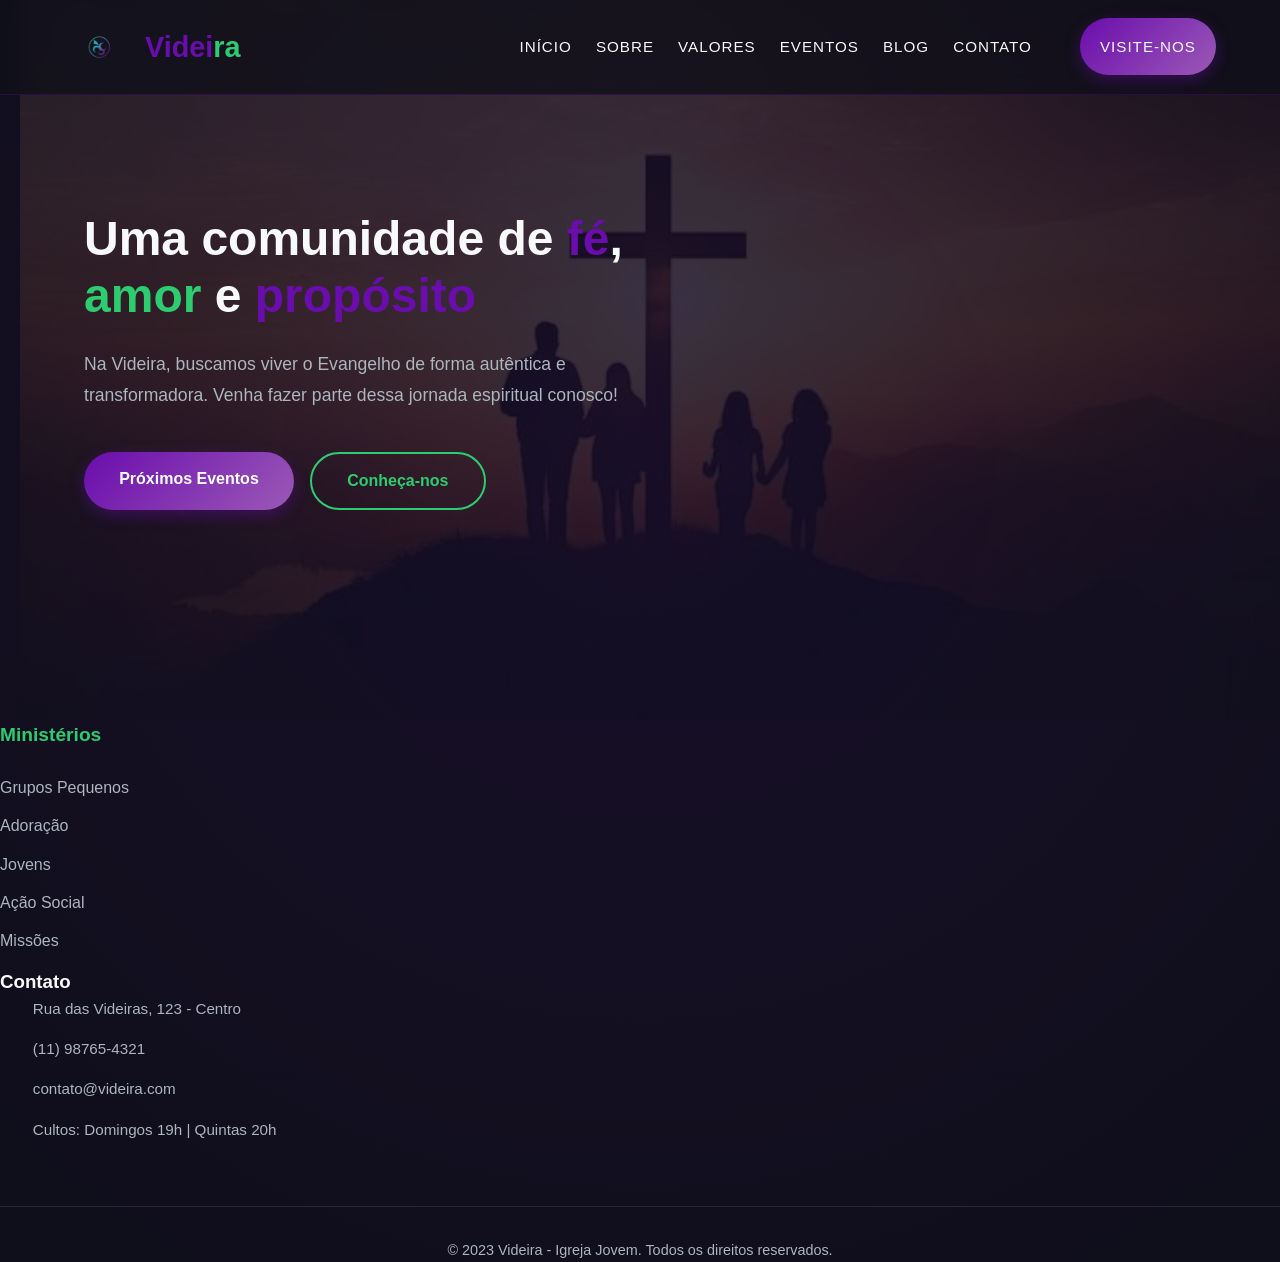
==== agenda.html @ 5c54a15b "Add files via upload" ====
<!DOCTYPE html>
<html lang="pt-BR">
<head>
    <meta charset="UTF-8">
    <meta name="viewport" content="width=device-width, initial-scale=1.0">
    <title>Videira - Uma Igreja com Propósito</title>
    <link rel="stylesheet" href="assets/fontawesome-free-6.7.2-web/css/all.min.css">
    <link rel="stylesheet" href="css/style.css">
</head>
<body>
    <!-- Efeito de luz espiritual -->
    <div class="spiritual-light"></div>
    
    <!-- Header -->
    <header id="header">
        <nav class="navbar">
            <a href="#" class="logo">
                <img src="img/logo-videira.png" alt="Videira">
                <span>Videi<span class="green">ra</span></span>
            </a>
            
            <ul class="nav-links">
                <li><a href="#home">Início</a></li>
                <li><a href="#about">Sobre</a></li>
                <li><a href="#values">Valores</a></li>
                <li><a href="#events">Eventos</a></li>
                <li><a href="#blog">Blog</a></li>
                <li><a href="#contact">Contato</a></li>
                <li><a href="visite.html" class="nav-cta">Visite-nos</a></li>
            </ul>
            
            <div class="mobile-menu">
                <i class="fas fa-bars"></i>
            </div>
        </nav>
    </header>
    
    <!-- Hero Section -->
    <section class="hero" id="home">
        <div class="hero-content">
            <h1>Uma comunidade de <span>fé</span>, <span class="green">amor</span> e <span>propósito</span></h1>
            <p>Na Videira, buscamos viver o Evangelho de forma autêntica e transformadora. Venha fazer parte dessa jornada espiritual conosco!</p>
            
            <div class="cta-buttons">
                <a href="#events" class="cta-button primary-button">Próximos Eventos</a>
                <a href="#about" class="cta-button secondary-button">Conheça-nos</a>
            </div>
            
            
        </div>
    </section>
    

<div data-tockify-component="calendar" data-tockify-calendar="joaopauloalvesdasilva"></div>
<script data-cfasync="false" data-tockify-script="embed" src="https://public.tockify.com/browser/embed.js"></script>


        <div class="footer-links">
                <h3>Ministérios</h3>
                <ul>
                    <li><a href="#">Grupos Pequenos</a></li>
                    <li><a href="#">Adoração</a></li>
                    <li><a href="#">Jovens</a></li>
                    <li><a href="#">Ação Social</a></li>
                    <li><a href="#">Missões</a></li>
                </ul>
            </div>
            
            <div class="footer-contact">
                <h3>Contato</h3>
                <p><i class="fas fa-map-marker-alt"></i> Rua das Videiras, 123 - Centro</p>
                <p><i class="fas fa-phone"></i> (11) 98765-4321</p>
                <p><i class="fas fa-envelope"></i> contato@videira.com</p>
                <p><i class="fas fa-clock"></i> Cultos: Domingos 19h | Quintas 20h</p>
            </div>
        </div>
        
        <div class="copyright">
            &copy; 2023 Videira - Igreja Jovem. Todos os direitos reservados.
        </div>
    </footer>
    
    <!-- Botão de voltar ao topo -->
    <a href="#" class="back-to-top" id="backToTop">
        <i class="fas fa-arrow-up"></i>
    </a>
    
    <!-- Scripts -->
    <script src="https://cdn.jsdelivr.net/npm/swiper@9/swiper-bundle.min.js"></script>
    <script src="js/script.js"></script>
</body>
</html>
---- css/style.css ----
@import url("visit.css");
@import url("welcome.css");

:root {
    --videira-purple: #6A0DAD;
    --videira-green: #2ECC71;
    --dark-purple: #4A0D7A;
    --light-purple: #9B59B6;
    --light-green: #58D68D;
    --dark-bg: #0F0F1A;
    --darker-bg: #080810;
    --text-light: #F8F9FA;
    --text-gray: #ADB5BD;
}

* {
    margin: 0;
    padding: 0;
    box-sizing: border-box;
    font-family: 'Montserrat', sans-serif;
}

body {
    background-color: var(--dark-bg);
    color: var(--text-light);
    overflow-x: hidden;
    line-height: 1.6;
}

/* Efeito de luz espiritual */
.spiritual-light {
    position: fixed;
    width: 200vw;
    height: 200vh;
    background: radial-gradient(circle, rgba(106,13,173,0.1) 0%, rgba(42,13,73,0) 70%);
    top: -50vh;
    left: -50vw;
    pointer-events: none;
    z-index: -1;
    animation: pulseLight 15s infinite alternate;
}

@keyframes pulseLight {
    0% { opacity: 0.3; transform: scale(0.95); }
    100% { opacity: 0.7; transform: scale(1.05); }
}

/* Header minimalista */
header {
    background: rgba(15, 15, 26, 0.8);
    backdrop-filter: blur(10px);
    padding: 1.5rem 5%;
    position: fixed;
    width: 100%;
    z-index: 1000;
    border-bottom: 1px solid rgba(106, 13, 173, 0.3);
    transition: all 0.3s ease;
}

header.scrolled {
    padding: 1rem 5%;
    background: rgba(10, 10, 20, 0.95);
    box-shadow: 0 5px 20px rgba(0,0,0,0.2);
}

.navbar {
    display: flex;
    justify-content: space-between;
    align-items: center;
    max-width: 1200px;
    margin: 0 auto;
}

.logo {
    display: flex;
    align-items: center;
    font-size: 1.8rem;
    font-weight: 700;
    color: white;
    text-decoration: none;
}

.logo img {
    height: 40px;
    margin-right: 10px;
}

.logo span {
    color: var(--videira-purple);
}

.logo .green {
    color: var(--videira-green);
}

.nav-links {
    display: flex;
    align-items: center;
    list-style: none;
}

.nav-links li {
    margin-left: 1.5rem;
}

.nav-links a {
    color: var(--text-light);
    text-decoration: none;
    font-weight: 500;
    font-size: 0.95rem;
    text-transform: uppercase;
    letter-spacing: 1px;
    position: relative;
    padding: 0.5rem 0;
    transition: all 0.3s ease;
}

.nav-links a::after {
    content: '';
    position: absolute;
    bottom: 0;
    left: 0;
    width: 0;
    height: 2px;
    background: linear-gradient(90deg, var(--videira-purple), var(--videira-green));
    transition: width 0.3s ease;
}

.nav-links a:hover::after {
    width: 100%;
}

.nav-links a:hover {
    color: var(--videira-green);
}

.nav-cta {
    margin-left: 1.5rem;
    padding: 20px !important;
    border-radius: 50px;
    background: linear-gradient(135deg, var(--videira-purple), var(--light-purple));
    color: white;
    font-weight: 600;
    transition: all 0.3s ease;
    text-decoration: none;
    box-shadow: 0 5px 15px rgba(106, 13, 173, 0.4);
}

.nav-cta:hover {
    transform: translateY(-3px);
    box-shadow: 0 8px 25px rgba(106, 13, 173, 0.6);
    background: linear-gradient(135deg, var(--dark-purple), var(--videira-purple));
}

.mobile-menu {
    display: none;
    font-size: 1.5rem;
    cursor: pointer;
    color: white;
}


@media (max-width: 1130px) {
    .nav-links {
        position: fixed;
        top: 80px;
        left: -100%;
        width: 100%;
        height: calc(100vh - 80px);
        background: var(--darker-bg);
        flex-direction: column;
        align-items: center;
        justify-content: center;
        transition: all 0.5s ease;
        z-index: 999;
    }
    
    .nav-links.active {
        left: 0;
    }
    
    .nav-links li {
        margin: 1rem 0;
    }
    
    .nav-cta {
        margin: 1.5rem 0 0;
    }
    
    .mobile-menu {
        display: block;
    }}
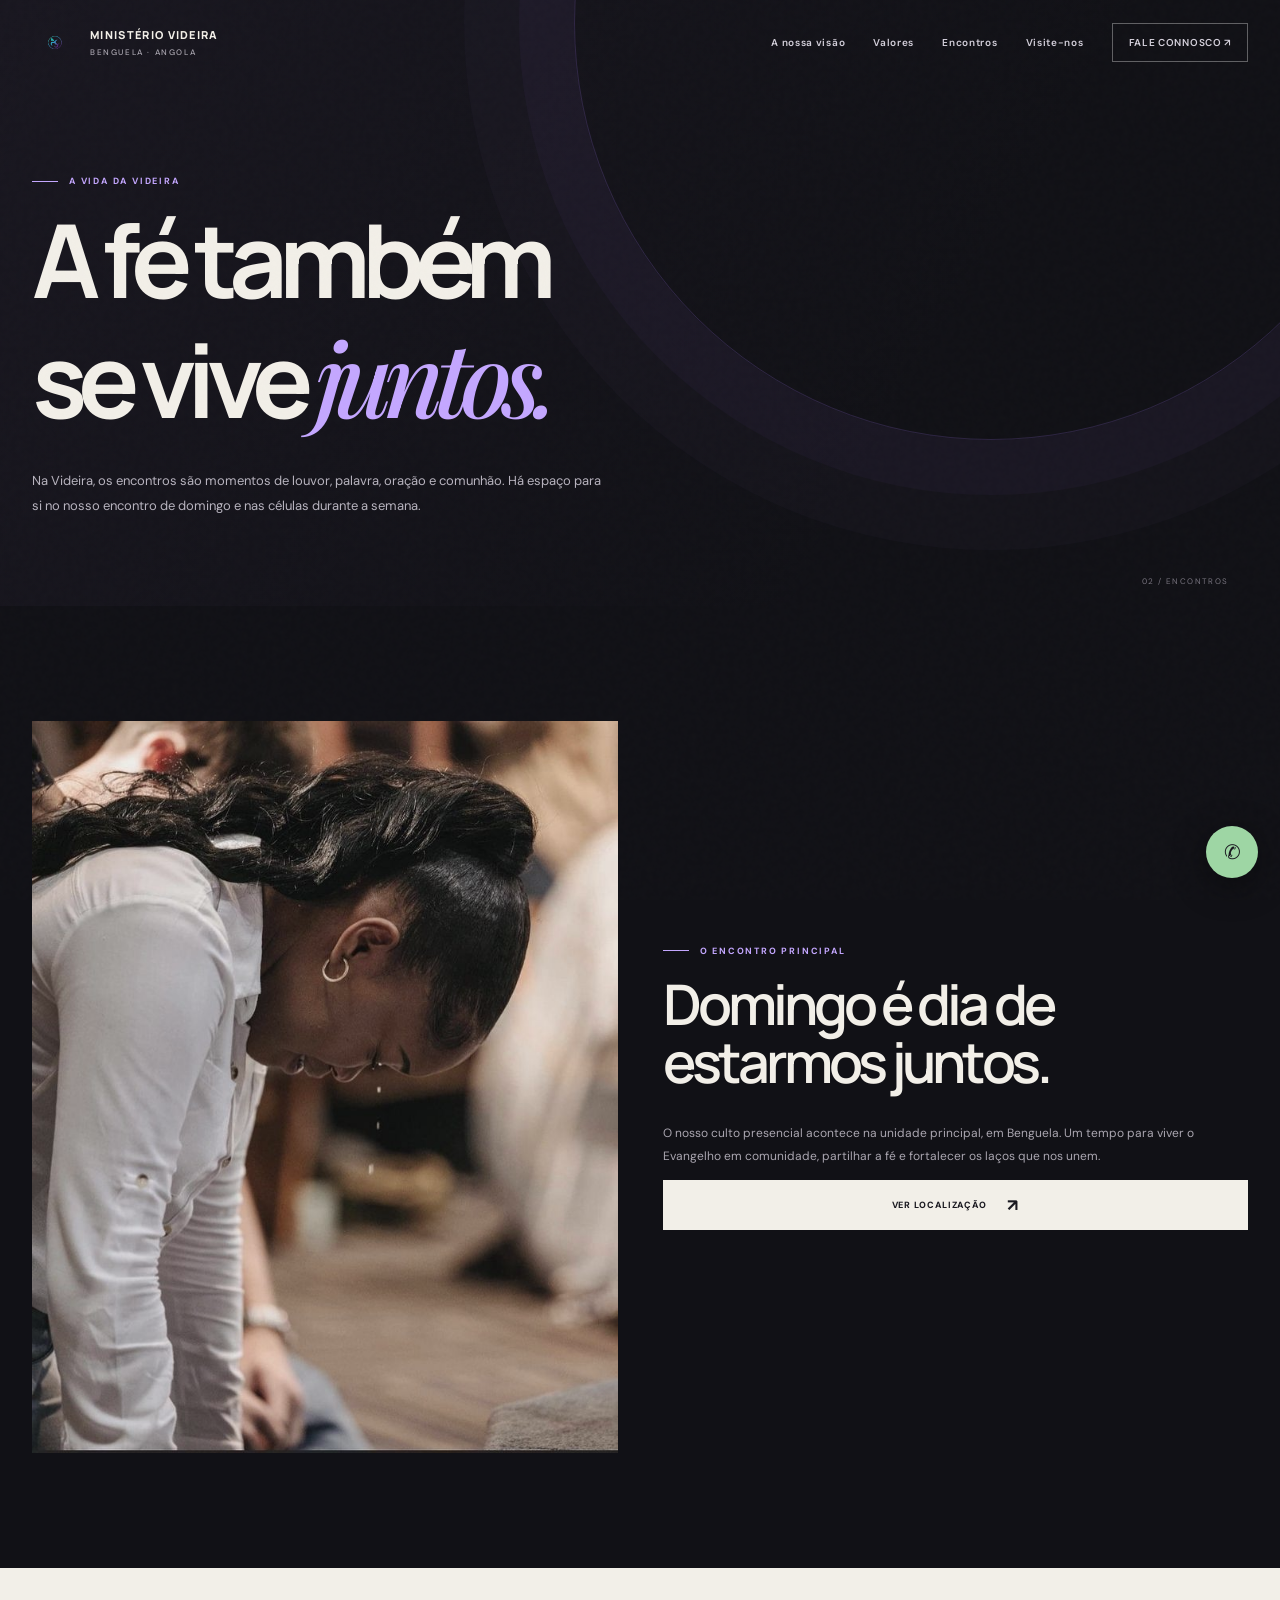
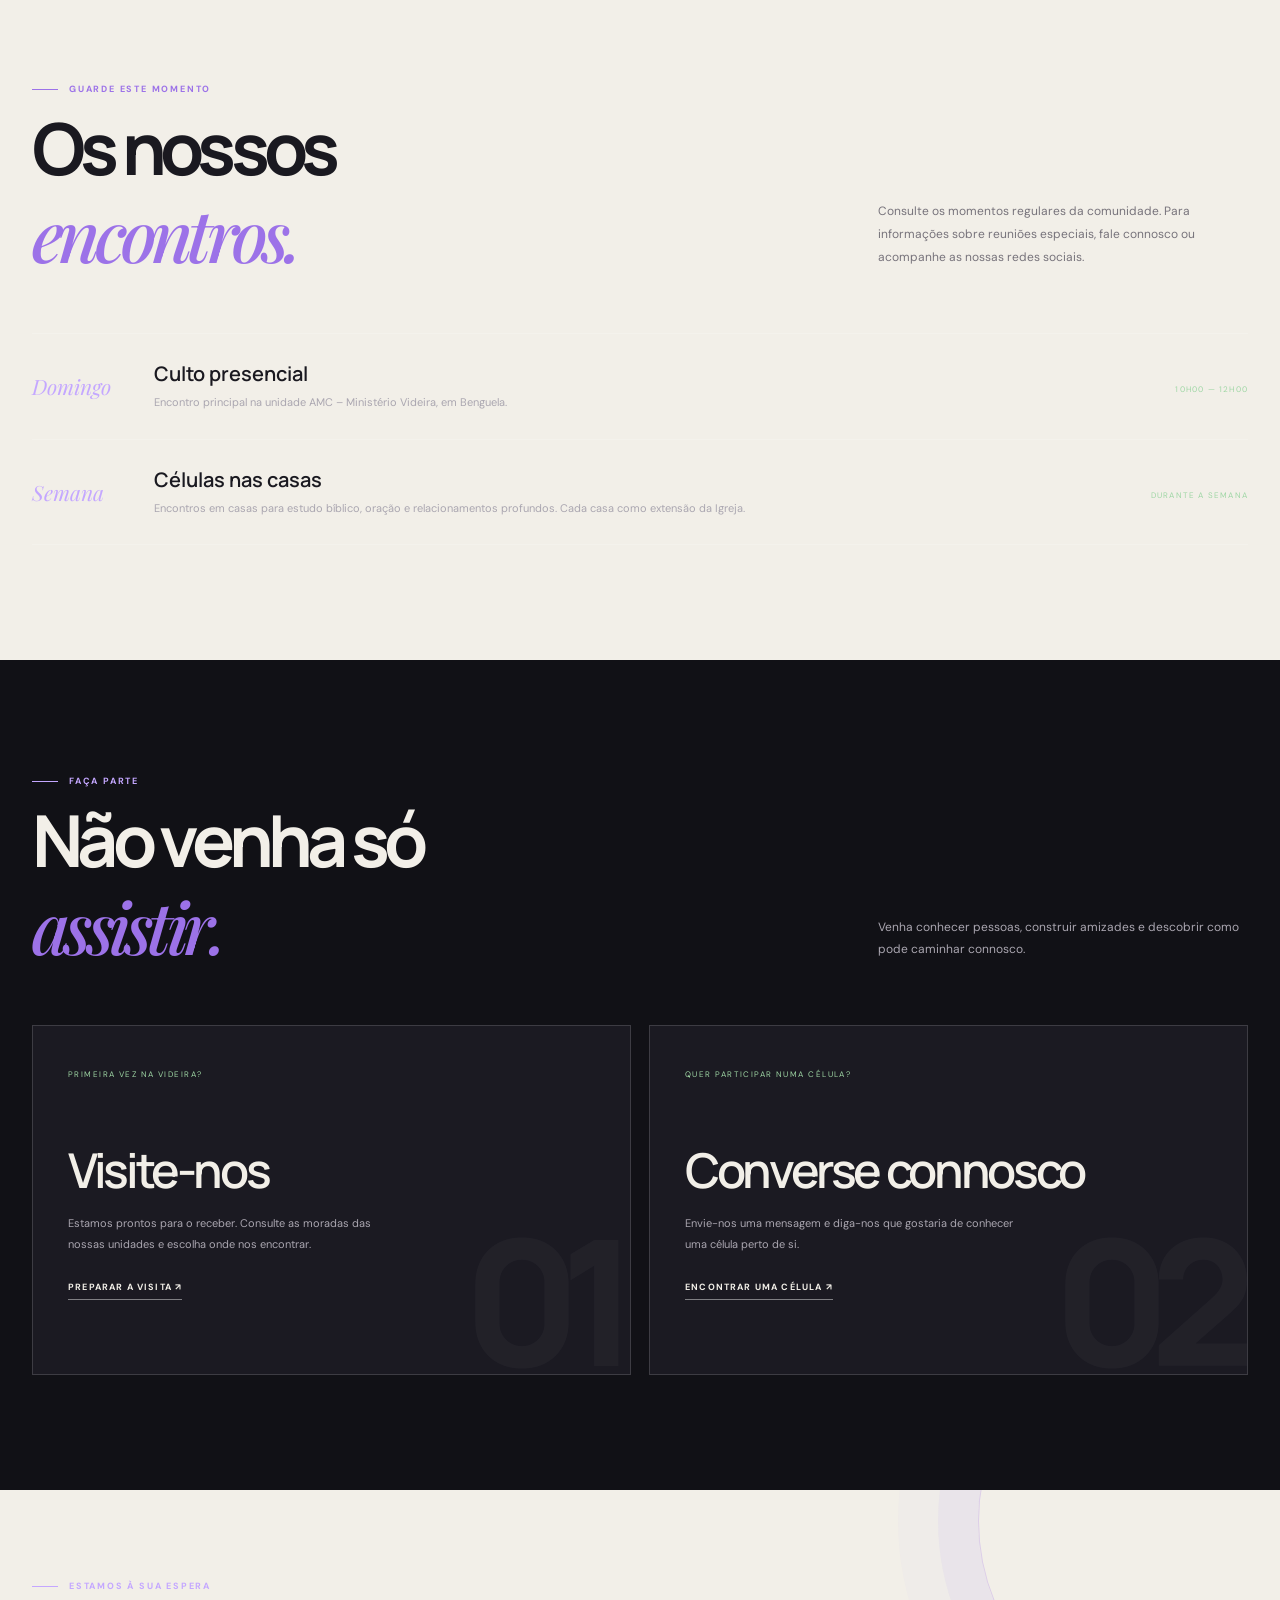
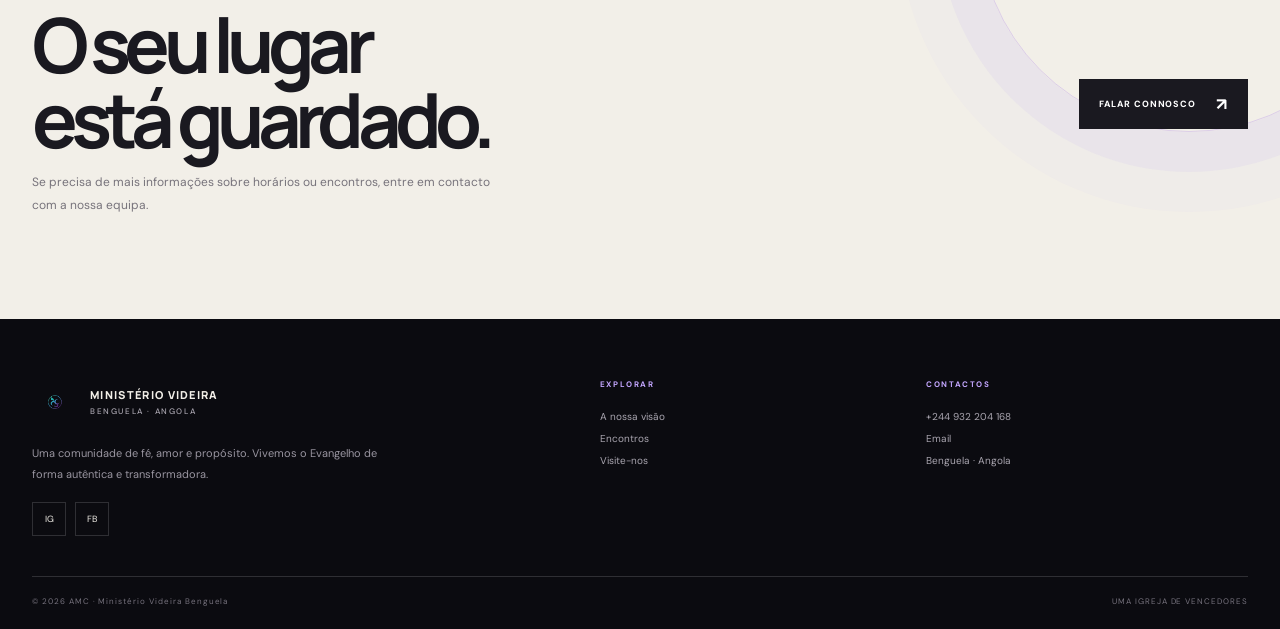
==== commit 0044e8fc: "Redesign homepage and internal pages for AMC Videira Benguela" ====
--- a/agenda.html
+++ b/agenda.html
@@ -1,92 +1,9 @@
-<!DOCTYPE html>
-<html lang="pt-BR">
-<head>
-    <meta charset="UTF-8">
-    <meta name="viewport" content="width=device-width, initial-scale=1.0">
-    <title>Videira - Uma Igreja com Propósito</title>
-    <link rel="stylesheet" href="assets/fontawesome-free-6.7.2-web/css/all.min.css">
-    <link rel="stylesheet" href="css/style.css">
-</head>
-<body>
-    <!-- Efeito de luz espiritual -->
-    <div class="spiritual-light"></div>
-    
-    <!-- Header -->
-    <header id="header">
-        <nav class="navbar">
-            <a href="#" class="logo">
-                <img src="img/logo-videira.png" alt="Videira">
-                <span>Videi<span class="green">ra</span></span>
-            </a>
-            
-            <ul class="nav-links">
-                <li><a href="#home">Início</a></li>
-                <li><a href="#about">Sobre</a></li>
-                <li><a href="#values">Valores</a></li>
-                <li><a href="#events">Eventos</a></li>
-                <li><a href="#blog">Blog</a></li>
-                <li><a href="#contact">Contato</a></li>
-                <li><a href="visite.html" class="nav-cta">Visite-nos</a></li>
-            </ul>
-            
-            <div class="mobile-menu">
-                <i class="fas fa-bars"></i>
-            </div>
-        </nav>
-    </header>
-    
-    <!-- Hero Section -->
-    <section class="hero" id="home">
-        <div class="hero-content">
-            <h1>Uma comunidade de <span>fé</span>, <span class="green">amor</span> e <span>propósito</span></h1>
-            <p>Na Videira, buscamos viver o Evangelho de forma autêntica e transformadora. Venha fazer parte dessa jornada espiritual conosco!</p>
-            
-            <div class="cta-buttons">
-                <a href="#events" class="cta-button primary-button">Próximos Eventos</a>
-                <a href="#about" class="cta-button secondary-button">Conheça-nos</a>
-            </div>
-            
-            
-        </div>
-    </section>
-    
-
-<div data-tockify-component="calendar" data-tockify-calendar="joaopauloalvesdasilva"></div>
-<script data-cfasync="false" data-tockify-script="embed" src="https://public.tockify.com/browser/embed.js"></script>
-
-
-        <div class="footer-links">
-                <h3>Ministérios</h3>
-                <ul>
-                    <li><a href="#">Grupos Pequenos</a></li>
-                    <li><a href="#">Adoração</a></li>
-                    <li><a href="#">Jovens</a></li>
-                    <li><a href="#">Ação Social</a></li>
-                    <li><a href="#">Missões</a></li>
-                </ul>
-            </div>
-            
-            <div class="footer-contact">
-                <h3>Contato</h3>
-                <p><i class="fas fa-map-marker-alt"></i> Rua das Videiras, 123 - Centro</p>
-                <p><i class="fas fa-phone"></i> (11) 98765-4321</p>
-                <p><i class="fas fa-envelope"></i> contato@videira.com</p>
-                <p><i class="fas fa-clock"></i> Cultos: Domingos 19h | Quintas 20h</p>
-            </div>
-        </div>
-        
-        <div class="copyright">
-            &copy; 2023 Videira - Igreja Jovem. Todos os direitos reservados.
-        </div>
-    </footer>
-    
-    <!-- Botão de voltar ao topo -->
-    <a href="#" class="back-to-top" id="backToTop">
-        <i class="fas fa-arrow-up"></i>
-    </a>
-    
-    <!-- Scripts -->
-    <script src="https://cdn.jsdelivr.net/npm/swiper@9/swiper-bundle.min.js"></script>
-    <script src="js/script.js"></script>
-</body>
-</html>+<!doctype html>
+<html lang="pt-AO"><head><meta charset="utf-8"><meta name="viewport" content="width=device-width,initial-scale=1"><meta name="theme-color" content="#111116"><meta name="description" content="Conheça os encontros da AMC – Ministério Videira Benguela. Cultos e células durante a semana."><title>Encontros — AMC Ministério Videira Benguela</title><link rel="stylesheet" href="css/style.css"></head>
+<body><div class="preloader"><div><img src="img/logo-videira.png" alt=""><div class="loader-line"></div></div></div><div class="noise"></div><div class="cursor-glow"></div><header class="site-header"><div class="shell nav-wrap"><a class="brand" href="index.html"><img src="img/logo-videira.png" alt="Videira"><span class="brand-word">MINISTÉRIO VIDEIRA<small>BENGUELA · ANGOLA</small></span></a><nav class="nav-links"><a href="index.html#visao">A nossa visão</a><a href="index.html#valores">Valores</a><a href="agenda.html" aria-current="page">Encontros</a><a href="visite.html">Visite-nos</a><a class="nav-visit" href="visite.html#contacto">FALE CONNOSCO ↗</a></nav><button class="menu-toggle" aria-label="Abrir menu" aria-expanded="false">☰</button></div></header>
+<main><section class="page-hero"><div class="shell"><div class="eyebrow reveal">A vida da Videira</div><h1 class="reveal">A fé também<br>se vive <em>juntos.</em></h1><p class="reveal">Na Videira, os encontros são momentos de louvor, palavra, oração e comunhão. Há espaço para si no nosso encontro de domingo e nas células durante a semana.</p><span class="page-number">02 / ENCONTROS</span></div></section>
+<section class="section"><div class="shell agenda-feature"><div class="agenda-image reveal"><img src="img/content (3).jpg" alt="Comunidade reunida num encontro"></div><div class="agenda-copy reveal delay-1"><div class="eyebrow">O encontro principal</div><h2>Domingo é dia de estarmos juntos.</h2><p>O nosso culto presencial acontece na unidade principal, em Benguela. Um tempo para viver o Evangelho em comunidade, partilhar a fé e fortalecer os laços que nos unem.</p><a class="button" href="visite.html">VER LOCALIZAÇÃO <span>↗</span></a></div></div></section>
+<section class="section light"><div class="shell"><div class="section-head reveal"><div><div class="eyebrow">Guarde este momento</div><h2 class="section-title">Os nossos<br><em>encontros.</em></h2></div><p class="section-intro">Consulte os momentos regulares da comunidade. Para informações sobre reuniões especiais, fale connosco ou acompanhe as nossas redes sociais.</p></div><div class="agenda-list"><article class="agenda-item reveal"><div class="agenda-day">Domingo</div><div><h3>Culto presencial</h3><p>Encontro principal na unidade AMC – Ministério Videira, em Benguela.</p></div><div class="agenda-action"><small>10h00 — 12h00</small></div></article><article class="agenda-item reveal"><div class="agenda-day">Semana</div><div><h3>Células nas casas</h3><p>Encontros em casas para estudo bíblico, oração e relacionamentos profundos. Cada casa como extensão da Igreja.</p></div><div class="agenda-action"><small>Durante a semana</small></div></article></div></div></section>
+<section class="section"><div class="shell"><div class="section-head reveal"><div><div class="eyebrow">Faça parte</div><h2 class="section-title">Não venha só<br><em>assistir.</em></h2></div><p class="section-intro">Venha conhecer pessoas, construir amizades e descobrir como pode caminhar connosco.</p></div><div class="schedule-grid"><article class="schedule-card reveal" data-number="01"><small>Primeira vez na Videira?</small><h3>Visite-nos</h3><p>Estamos prontos para o receber. Consulte as moradas das nossas unidades e escolha onde nos encontrar.</p><a href="visite.html">PREPARAR A VISITA ↗</a></article><article class="schedule-card reveal delay-1" data-number="02"><small>Quer participar numa célula?</small><h3>Converse connosco</h3><p>Envie-nos uma mensagem e diga-nos que gostaria de conhecer uma célula perto de si.</p><a href="https://wa.me/244932204168?text=Ol%C3%A1%21%20Gostaria%20de%20encontrar%20uma%20c%C3%A9lula%20da%20Videira." target="_blank" rel="noopener">ENCONTRAR UMA CÉLULA ↗</a></article></div></div></section>
+<section class="cta-panel"><div class="shell cta-inner reveal"><div><div class="eyebrow">Estamos à sua espera</div><h2>O seu lugar<br>está guardado.</h2><p>Se precisa de mais informações sobre horários ou encontros, entre em contacto com a nossa equipa.</p></div><a class="button" href="https://wa.me/244932204168?text=Ol%C3%A1%21%20Gostaria%20de%20saber%20mais%20sobre%20os%20encontros%20da%20Videira." target="_blank" rel="noopener">FALAR CONNOSCO <span>↗</span></a></div></section></main>
+<footer class="site-footer"><div class="shell"><div class="footer-top"><div class="footer-about"><a class="brand" href="index.html"><img src="img/logo-videira.png" alt="Videira"><span class="brand-word">MINISTÉRIO VIDEIRA<small>BENGUELA · ANGOLA</small></span></a><p>Uma comunidade de fé, amor e propósito. Vivemos o Evangelho de forma autêntica e transformadora.</p><div class="social-row"><a href="https://www.instagram.com/videirabenguela/" target="_blank" rel="noopener">IG</a><a href="https://www.facebook.com/videirabenguelaoficial/" target="_blank" rel="noopener">FB</a></div></div><div class="footer-col"><h4>Explorar</h4><a href="index.html#visao">A nossa visão</a><a href="agenda.html">Encontros</a><a href="visite.html">Visite-nos</a></div><div class="footer-col"><h4>Contactos</h4><a href="tel:+244932204168">+244 932 204 168</a><a href="mailto:prsergiosilvavideira@gmail.com">Email</a><p>Benguela · Angola</p></div></div><div class="footer-bottom"><span>© <span data-year></span> AMC · Ministério Videira Benguela</span><span>UMA IGREJA DE VENCEDORES</span></div></div></footer><a class="whatsapp-float" href="https://wa.me/244932204168" target="_blank" rel="noopener" aria-label="WhatsApp">✆</a><script src="js/script.js"></script></body></html>
--- a/css/style.css
+++ b/css/style.css
@@ -1,192 +1,26 @@
-@import url("visit.css");
-@import url("welcome.css");
-
-:root {
-    --videira-purple: #6A0DAD;
-    --videira-green: #2ECC71;
-    --dark-purple: #4A0D7A;
-    --light-purple: #9B59B6;
-    --light-green: #58D68D;
-    --dark-bg: #0F0F1A;
-    --darker-bg: #080810;
-    --text-light: #F8F9FA;
-    --text-gray: #ADB5BD;
-}
-
-* {
-    margin: 0;
-    padding: 0;
-    box-sizing: border-box;
-    font-family: 'Montserrat', sans-serif;
-}
-
-body {
-    background-color: var(--dark-bg);
-    color: var(--text-light);
-    overflow-x: hidden;
-    line-height: 1.6;
-}
-
-/* Efeito de luz espiritual */
-.spiritual-light {
-    position: fixed;
-    width: 200vw;
-    height: 200vh;
-    background: radial-gradient(circle, rgba(106,13,173,0.1) 0%, rgba(42,13,73,0) 70%);
-    top: -50vh;
-    left: -50vw;
-    pointer-events: none;
-    z-index: -1;
-    animation: pulseLight 15s infinite alternate;
-}
-
-@keyframes pulseLight {
-    0% { opacity: 0.3; transform: scale(0.95); }
-    100% { opacity: 0.7; transform: scale(1.05); }
-}
-
-/* Header minimalista */
-header {
-    background: rgba(15, 15, 26, 0.8);
-    backdrop-filter: blur(10px);
-    padding: 1.5rem 5%;
-    position: fixed;
-    width: 100%;
-    z-index: 1000;
-    border-bottom: 1px solid rgba(106, 13, 173, 0.3);
-    transition: all 0.3s ease;
-}
-
-header.scrolled {
-    padding: 1rem 5%;
-    background: rgba(10, 10, 20, 0.95);
-    box-shadow: 0 5px 20px rgba(0,0,0,0.2);
-}
-
-.navbar {
-    display: flex;
-    justify-content: space-between;
-    align-items: center;
-    max-width: 1200px;
-    margin: 0 auto;
-}
-
-.logo {
-    display: flex;
-    align-items: center;
-    font-size: 1.8rem;
-    font-weight: 700;
-    color: white;
-    text-decoration: none;
-}
-
-.logo img {
-    height: 40px;
-    margin-right: 10px;
-}
-
-.logo span {
-    color: var(--videira-purple);
-}
-
-.logo .green {
-    color: var(--videira-green);
-}
-
-.nav-links {
-    display: flex;
-    align-items: center;
-    list-style: none;
-}
-
-.nav-links li {
-    margin-left: 1.5rem;
-}
-
-.nav-links a {
-    color: var(--text-light);
-    text-decoration: none;
-    font-weight: 500;
-    font-size: 0.95rem;
-    text-transform: uppercase;
-    letter-spacing: 1px;
-    position: relative;
-    padding: 0.5rem 0;
-    transition: all 0.3s ease;
-}
-
-.nav-links a::after {
-    content: '';
-    position: absolute;
-    bottom: 0;
-    left: 0;
-    width: 0;
-    height: 2px;
-    background: linear-gradient(90deg, var(--videira-purple), var(--videira-green));
-    transition: width 0.3s ease;
-}
-
-.nav-links a:hover::after {
-    width: 100%;
-}
-
-.nav-links a:hover {
-    color: var(--videira-green);
-}
-
-.nav-cta {
-    margin-left: 1.5rem;
-    padding: 20px !important;
-    border-radius: 50px;
-    background: linear-gradient(135deg, var(--videira-purple), var(--light-purple));
-    color: white;
-    font-weight: 600;
-    transition: all 0.3s ease;
-    text-decoration: none;
-    box-shadow: 0 5px 15px rgba(106, 13, 173, 0.4);
-}
-
-.nav-cta:hover {
-    transform: translateY(-3px);
-    box-shadow: 0 8px 25px rgba(106, 13, 173, 0.6);
-    background: linear-gradient(135deg, var(--dark-purple), var(--videira-purple));
-}
-
-.mobile-menu {
-    display: none;
-    font-size: 1.5rem;
-    cursor: pointer;
-    color: white;
-}
-
-
-@media (max-width: 1130px) {
-    .nav-links {
-        position: fixed;
-        top: 80px;
-        left: -100%;
-        width: 100%;
-        height: calc(100vh - 80px);
-        background: var(--darker-bg);
-        flex-direction: column;
-        align-items: center;
-        justify-content: center;
-        transition: all 0.5s ease;
-        z-index: 999;
-    }
-    
-    .nav-links.active {
-        left: 0;
-    }
-    
-    .nav-links li {
-        margin: 1rem 0;
-    }
-    
-    .nav-cta {
-        margin: 1.5rem 0 0;
-    }
-    
-    .mobile-menu {
-        display: block;
-    }}+@import url('https://fonts.googleapis.com/css2?family=DM+Sans:wght@400;500;600;700&family=Manrope:wght@400;500;600;700;800&family=Playfair+Display:ital,wght@0,500;0,600;1,500&display=swap');
+:root{--bg:#111116;--panel:#1b1a22;--paper:#f2efe8;--muted:#aaa6b0;--purple:#9c72e8;--lav:#c4a7ff;--green:#9ed6a4;--line:#ffffff26;--ink:#1a1920;--sans:'DM Sans',sans-serif;--display:Manrope,sans-serif;--serif:'Playfair Display',serif}
+*{box-sizing:border-box}html{scroll-behavior:smooth;scroll-padding-top:90px}body{margin:0;background:var(--bg);color:var(--paper);font-family:var(--sans);overflow-x:hidden;-webkit-font-smoothing:antialiased}body.locked{overflow:hidden}a{color:inherit;text-decoration:none}button,input,textarea,select{font:inherit}img{display:block;max-width:100%}::selection{background:var(--purple);color:white}.shell{width:min(1280px,calc(100% - 64px));margin:auto}.eyebrow{display:flex;align-items:center;gap:11px;color:var(--lav);font-size:9px;font-weight:700;letter-spacing:.2em;text-transform:uppercase}.eyebrow:before{content:"";width:26px;height:1px;background:currentColor}
+.preloader{position:fixed;inset:0;z-index:1000;background:var(--bg);display:grid;place-items:center;transition:opacity .65s,visibility .65s}.preloader.done{opacity:0;visibility:hidden}.preloader img{width:76px;height:76px;object-fit:contain;margin:auto auto 20px;animation:breathe 1.2s infinite alternate}.loader-line{width:140px;height:1px;background:#ffffff22;margin:auto;overflow:hidden}.loader-line:after{content:"";display:block;width:40%;height:100%;background:var(--lav);animation:load 1s infinite}@keyframes breathe{to{transform:scale(1.08);filter:drop-shadow(0 0 15px #9c72e866)}}@keyframes load{from{transform:translateX(-100%)}to{transform:translateX(350%)}}
+.noise{position:fixed;inset:0;z-index:2;pointer-events:none;opacity:.035;background-image:url("data:image/svg+xml,%3Csvg viewBox='0 0 180 180' xmlns='http://www.w3.org/2000/svg'%3E%3Cfilter id='n'%3E%3CfeTurbulence type='fractalNoise' baseFrequency='.8' numOctaves='3' stitchTiles='stitch'/%3E%3C/filter%3E%3Crect width='100%25' height='100%25' filter='url(%23n)' opacity='.5'/%3E%3C/svg%3E")}.cursor-glow{position:fixed;width:340px;height:340px;border-radius:50%;background:radial-gradient(circle,#9c72e812,transparent 68%);pointer-events:none;z-index:0;transform:translate(-50%,-50%)}
+.site-header{position:fixed;z-index:50;inset:0 0 auto;height:86px;border-bottom:1px solid transparent;transition:.4s}.site-header.scrolled{height:70px;background:#111116e8;backdrop-filter:blur(18px);border-color:var(--line)}.nav-wrap{height:100%;display:flex;align-items:center;justify-content:space-between}.brand{display:flex;align-items:center;gap:12px}.brand img{width:46px;height:46px;object-fit:contain}.brand-word{font:800 11px/1.2 var(--display);letter-spacing:.12em}.brand-word small{display:block;margin-top:5px;color:#aaa6b0;font:500 8px var(--sans);letter-spacing:.2em}.nav-links{display:flex;align-items:center;gap:28px}.nav-links a{font-size:10px;font-weight:600;letter-spacing:.07em;color:#d4d0db;position:relative;padding:10px 0}.nav-links a:not(.nav-visit):after{content:"";position:absolute;bottom:2px;left:0;width:0;height:1px;background:var(--lav);transition:.3s}.nav-links a:hover:after{width:100%}.nav-links a:hover{color:white}.nav-links .nav-visit{border:1px solid #ffffff55;padding:12px 16px}.nav-links .nav-visit:hover{background:var(--paper);color:var(--ink)}.menu-toggle{display:none;width:42px;height:42px;background:none;border:1px solid var(--line);color:white;font-size:20px}
+.hero{position:relative;min-height:760px;padding:150px 0 85px;display:flex;align-items:center;overflow:hidden}.hero:before{content:"";position:absolute;width:70vw;height:70vw;right:-25vw;top:-10%;border-radius:50%;background:radial-gradient(circle,#7851ba20,transparent 68%)}.hero-grid{position:relative;z-index:3;display:grid;grid-template-columns:1fr .95fr;gap:45px;align-items:center}.hero-kicker{display:flex;align-items:center;gap:12px;color:var(--green);font-size:9px;font-weight:700;letter-spacing:.2em;text-transform:uppercase;opacity:0;animation:rise .7s .2s forwards}.hero-kicker:before{content:"";width:28px;height:1px;background:var(--green)}.hero h1{font:800 clamp(58px,7.8vw,108px)/.94 var(--display);letter-spacing:-.09em;margin:26px 0}.hero h1 .line{display:block;overflow:hidden;padding-bottom:.07em}.hero h1 .line span{display:block;transform:translateY(115%);animation:titleup .9s cubic-bezier(.2,.8,.2,1) forwards}.hero h1 .line:nth-child(2) span{animation-delay:.12s}.hero h1 .line:nth-child(3) span{animation-delay:.24s}.hero h1 em{font:italic 500 1em var(--serif);color:var(--lav);letter-spacing:-.06em}.hero-description{max-width:480px;color:#b9b5c0;font-size:13px;line-height:1.95;opacity:0;animation:rise .8s .7s forwards}.hero-actions{display:flex;gap:17px;align-items:center;flex-wrap:wrap;margin-top:30px;opacity:0;animation:rise .8s .85s forwards}.button{display:inline-flex;align-items:center;justify-content:center;gap:20px;min-height:50px;padding:0 20px;background:var(--paper);color:var(--ink);font-size:9px;font-weight:800;letter-spacing:.1em;transition:.3s}.button span{font-size:17px;transition:.3s}.button:hover{transform:translateY(-4px);background:var(--lav)}.button:hover span{transform:translate(3px,-3px)}.button.outline{background:transparent;border:1px solid #ffffff55;color:white}.button.outline:hover{background:white;color:var(--ink)}.hero-note{display:flex;align-items:center;gap:12px;margin-top:42px;color:#88848f;font-size:8px;letter-spacing:.16em;text-transform:uppercase;opacity:0;animation:rise .8s 1s forwards}.hero-note i{width:5px;height:5px;border-radius:50%;background:var(--green);box-shadow:0 0 12px var(--green)}.hero-art{height:555px;position:relative}.hero-photo{position:absolute;inset:0 5% 5% 7%;overflow:hidden;background:#24212d;animation:photo .9s .2s both}.hero-photo img{width:100%;height:100%;object-fit:cover;filter:saturate(.7) contrast(1.08);transform:scale(1.12);animation:zoom 2s .2s forwards}.hero-photo:after{content:"";position:absolute;inset:0;background:linear-gradient(140deg,#15131a22,transparent 45%,#15131a88)}.orbit{position:absolute;z-index:-1;right:-2%;top:-5%;width:200px;height:200px;border:1px solid #b99ae555;border-radius:50%;animation:spin 24s linear infinite}.orbit:before{content:"";position:absolute;left:24px;top:25px;width:8px;height:8px;background:var(--green);border-radius:50%;box-shadow:0 0 18px var(--green)}.stamp{position:absolute;left:-4%;bottom:0;width:145px;height:145px;border-radius:50%;background:var(--purple);display:grid;place-content:center;text-align:center;font:italic 17px/1.2 var(--serif);transform:rotate(-12deg);box-shadow:0 20px 60px #0005}.stamp small{font:700 7px var(--sans);letter-spacing:.2em;text-transform:uppercase;margin-top:8px}.hero-index{position:absolute;right:0;bottom:0;color:#aaa5b1;font-size:8px;letter-spacing:.15em}.hero-index strong{font-size:20px;color:white;font-weight:500}@keyframes rise{to{opacity:1;transform:translateY(0)}from{opacity:0;transform:translateY(18px)}}@keyframes titleup{to{transform:translateY(0)}}@keyframes photo{from{clip-path:inset(0 0 100%)}to{clip-path:inset(0)}}@keyframes zoom{to{transform:scale(1)}}@keyframes spin{to{transform:rotate(360deg)}}
+.marquee{position:relative;z-index:3;background:var(--purple);color:white;padding:15px 0;overflow:hidden;transform:rotate(-1deg) scale(1.02)}.marquee-track{display:flex;width:max-content;animation:marquee 28s linear infinite}.marquee-item{display:flex;gap:24px;align-items:center;padding:0 24px;font:italic 17px var(--serif);white-space:nowrap}.marquee-item b{color:var(--green);font:normal 12px var(--sans)}@keyframes marquee{to{transform:translateX(-50%)}}
+.section{position:relative;z-index:3;padding:115px 0}.light{background:var(--paper);color:var(--ink)}.section-head{display:flex;justify-content:space-between;align-items:end;gap:35px;margin-bottom:52px}.eyebrow{display:flex;align-items:center;gap:11px;color:var(--lav);font-size:9px;font-weight:700;letter-spacing:.2em;text-transform:uppercase}.light .eyebrow{color:var(--purple)}.section-title{font:700 clamp(42px,5.6vw,74px)/1 var(--display);letter-spacing:-.08em;margin:18px 0 0}.section-title em{font:italic 500 1em var(--serif);color:var(--purple)}.section-intro{max-width:370px;color:#aaa6b0;font-size:12px;line-height:1.9}.light .section-intro{color:#77737b}.reveal{opacity:0;transform:translateY(32px);transition:opacity .85s,transform .85s}.reveal.in-view{opacity:1;transform:none}.delay-1{transition-delay:.12s}.delay-2{transition-delay:.24s}
+.vision-grid{display:grid;grid-template-columns:1.03fr .97fr;gap:75px;align-items:center}.vision-photo{height:520px;position:relative}.vision-photo img{width:87%;height:100%;object-fit:cover;filter:saturate(.7)}.vision-photo:after{content:"";position:absolute;right:0;top:12%;width:42%;height:72%;border:1px solid #9c72e899;z-index:-1}.vision-caption{position:absolute;right:0;bottom:25px;background:var(--green);color:var(--ink);padding:16px 20px;font:italic 16px var(--serif)}.vision-copy h3{font:500 clamp(34px,4.2vw,56px)/1.12 var(--serif);margin:20px 0}.vision-copy p{color:#aaa6b0;font-size:12px;line-height:2}.vision-copy .quote{border-left:2px solid var(--purple);padding:5px 0 5px 18px;margin:25px 0;color:#ded9e5;font:italic 18px/1.5 var(--serif)}
+.pillars{display:grid;grid-template-columns:repeat(3,1fr);border-block:1px solid #1a192026}.pillar{padding:28px 25px 30px 0;border-right:1px solid #1a192026;min-height:220px}.pillar+.pillar{padding-left:25px}.pillar:last-child{border:0}.pillar-number{font:italic 15px var(--serif);color:var(--purple)}.pillar h3{font:600 21px var(--display);letter-spacing:-.05em;margin:32px 0 9px}.pillar p{font-size:11px;line-height:1.9;color:#77737b;max-width:280px}
+.scripture{background:var(--purple);padding:70px 0;text-align:center;position:relative;overflow:hidden}.scripture:after{content:"VIDEIRA";position:absolute;right:-2%;bottom:-40%;font:800 220px var(--display);color:#ffffff0b}.scripture blockquote{position:relative;z-index:1;max-width:900px;margin:20px auto;font:italic clamp(24px,4vw,44px)/1.35 var(--serif)}.scripture small{position:relative;z-index:1;font-size:8px;letter-spacing:.2em}
+.schedule-grid{display:grid;grid-template-columns:1fr 1fr;gap:18px}.schedule-card{position:relative;min-height:350px;padding:35px;background:var(--panel);border:1px solid var(--line);overflow:hidden;transition:.4s}.schedule-card:hover{transform:translateY(-7px);border-color:var(--lav)}.schedule-card:after{content:attr(data-number);position:absolute;right:12px;bottom:-45px;font:800 175px var(--display);letter-spacing:-.12em;color:#ffffff08}.schedule-card small{color:var(--green);font-size:8px;letter-spacing:.18em;text-transform:uppercase}.schedule-card h3{font:600 clamp(33px,4vw,48px) var(--display);letter-spacing:-.07em;margin:55px 0 5px}.schedule-card .time{font:italic 22px var(--serif);color:var(--lav)}.schedule-card p{max-width:340px;color:#aaa6b0;font-size:11px;line-height:1.9}.schedule-card a{display:inline-block;margin-top:15px;border-bottom:1px solid #ffffff70;padding-bottom:6px;font-size:9px;font-weight:700;letter-spacing:.13em}
+.story{display:grid;grid-template-columns:.7fr 1.3fr;gap:60px;align-items:center}.story-copy h2{font:600 clamp(40px,5vw,62px)/1.02 var(--display);letter-spacing:-.08em;margin:18px 0}.story-copy p{font-size:12px;line-height:1.9;color:#aaa6b0}.story-photo{height:470px;position:relative}.story-photo img{width:100%;height:100%;object-fit:cover;filter:saturate(.7)}.story-photo span{position:absolute;left:20px;bottom:20px;background:var(--paper);color:var(--ink);padding:12px 15px;font:italic 15px var(--serif)}
+.cta-panel{background:var(--paper);color:var(--ink);padding:90px 0;position:relative;overflow:hidden}.cta-panel:after{content:"";position:absolute;width:420px;height:420px;border:1px solid #9c72e844;border-radius:50%;right:-120px;top:-180px;box-shadow:0 0 0 40px #9c72e811,0 0 0 80px #9c72e808}.cta-inner{position:relative;z-index:1;display:flex;justify-content:space-between;align-items:center;gap:35px}.cta-inner h2{font:700 clamp(42px,6vw,76px)/.98 var(--display);letter-spacing:-.09em;margin:15px 0;max-width:720px}.cta-inner p{max-width:460px;color:#77737b;font-size:12px;line-height:1.9}.cta-inner .button{background:var(--ink);color:white;white-space:nowrap}.cta-inner .button:hover{background:var(--purple)}
+.site-footer{position:relative;z-index:3;background:#0b0b10;padding:60px 0 23px}.footer-top{display:grid;grid-template-columns:1.3fr .7fr .8fr;gap:45px;padding-bottom:40px;border-bottom:1px solid var(--line)}.footer-about p{max-width:350px;color:#9995a0;font-size:11px;line-height:1.9;margin-top:18px}.footer-col h4{font-size:8px;letter-spacing:.2em;text-transform:uppercase;color:var(--lav);margin:0 0 17px}.footer-col a,.footer-col p{display:block;color:#aaa6b0;font-size:10px;line-height:2.2;margin:0}.footer-col a:hover{color:white}.footer-bottom{display:flex;justify-content:space-between;gap:18px;padding-top:19px;color:#77737e;font-size:8px;letter-spacing:.12em}.social-row{display:flex;gap:9px;margin-top:18px}.social-row a{width:34px;height:34px;border:1px solid var(--line);display:grid;place-items:center;font-size:9px;transition:.3s}.social-row a:hover{background:var(--purple);transform:translateY(-3px)}
+.page-hero{padding:175px 0 75px;position:relative;overflow:hidden;background:linear-gradient(120deg,#191720,#111116 70%)}.page-hero:after{content:"";position:absolute;right:-10%;top:-65%;width:65vw;height:65vw;border:1px solid #9c72e833;border-radius:50%;box-shadow:0 0 0 55px #9c72e80a,0 0 0 110px #9c72e806}.page-hero h1{position:relative;z-index:1;font:700 clamp(54px,8vw,102px)/.94 var(--display);letter-spacing:-.09em;margin:25px 0;max-width:900px}.page-hero h1 em{font:italic 500 1em var(--serif);color:var(--lav)}.page-hero p{position:relative;z-index:1;color:#b8b4bf;font-size:13px;line-height:1.9;max-width:570px}.page-number{position:absolute;right:4%;bottom:20px;color:#77737e;font-size:8px;letter-spacing:.18em}
+.visit-intro{display:grid;grid-template-columns:1fr 1fr;gap:65px;align-items:center}.visit-intro h2{font:500 clamp(35px,4vw,54px)/1.1 var(--serif);margin:20px 0}.visit-intro p{font-size:12px;line-height:2;color:#77737b}.visit-note{border-left:2px solid var(--purple);padding-left:20px;margin-top:25px;font:italic 17px/1.5 var(--serif);color:#514c57}
+.location-list{border-top:1px solid #1a192026}.location-row{display:grid;grid-template-columns:60px 1.2fr 1fr 42px;gap:20px;align-items:center;padding:26px 0;border-bottom:1px solid #1a192026}.location-index{font:italic 21px var(--serif);color:var(--purple)}.location-row h3{font:600 20px var(--display);margin:0 0 8px;letter-spacing:-.04em}.location-row p,.location-contact{font-size:11px;line-height:1.9;color:#77737b;margin:0}.map-link{width:40px;height:40px;border:1px solid #1a192044;border-radius:50%;display:grid;place-items:center;transition:.3s}.map-link:hover{background:var(--ink);color:white}
+.visit-steps{display:grid;grid-template-columns:repeat(3,1fr);gap:15px}.visit-step{padding:27px;background:var(--paper);color:var(--ink);min-height:205px}.visit-step span{font:italic 15px var(--serif);color:var(--purple)}.visit-step h3{font:600 19px var(--display);margin:28px 0 9px}.visit-step p{font-size:10px;line-height:1.9;color:#77737b}
+.contact-layout{display:grid;grid-template-columns:.85fr 1.15fr;gap:55px}.contact-copy h2{font:600 clamp(38px,4vw,54px)/1.05 var(--display);letter-spacing:-.07em;margin:18px 0}.contact-copy p{font-size:12px;color:#aaa6b0;line-height:1.9}.contact-form{background:var(--panel);padding:32px;border:1px solid var(--line)}.field{margin-bottom:18px}.field label{display:block;font-size:8px;letter-spacing:.16em;text-transform:uppercase;color:#c6c1cc;margin-bottom:8px}.field input,.field textarea,.field select{width:100%;border:1px solid #ffffff27;background:#111116;color:white;padding:13px 14px;outline:none;font-size:11px;transition:.3s}.field input:focus,.field textarea:focus,.field select:focus{border-color:var(--lav)}.field textarea{min-height:110px;resize:vertical}.contact-form .button{width:100%;border:0;cursor:pointer}.form-hint{font-size:9px;color:#9995a0;line-height:1.7;margin-top:12px}
+.agenda-feature{display:grid;grid-template-columns:1fr 1fr;gap:45px;align-items:stretch}.agenda-image{min-height:420px;position:relative}.agenda-image img{width:100%;height:100%;object-fit:cover;filter:saturate(.7)}.agenda-copy{padding:35px 0;display:flex;flex-direction:column;justify-content:center}.agenda-copy h2{font:600 clamp(37px,4.5vw,56px)/1.05 var(--display);letter-spacing:-.07em;margin:18px 0}.agenda-copy p{font-size:12px;line-height:1.9;color:#aaa6b0}.agenda-list{border-top:1px solid var(--line)}.agenda-item{display:grid;grid-template-columns:100px 1fr auto;gap:22px;align-items:center;padding:26px 0;border-bottom:1px solid var(--line)}.agenda-day{font:italic 21px var(--serif);color:var(--lav)}.agenda-item h3{font:600 20px var(--display);margin:0 0 6px}.agenda-item p{margin:0;color:#aaa6b0;font-size:11px;line-height:1.8}.agenda-item small{font-size:8px;letter-spacing:.15em;text-transform:uppercase;color:var(--green)}
+.whatsapp-float{position:fixed;z-index:40;right:22px;bottom:22px;width:52px;height:52px;border-radius:50%;display:grid;place-items:center;background:var(--green);color:var(--ink);font-size:20px;box-shadow:0 8px 35px #0006;transition:.3s}.whatsapp-float:hover{transform:scale(1.1) rotate(-8deg)}
+@media(max-width:900px){.shell{width:calc(100% - 44px)}.nav-links{gap:16px}.hero{min-height:auto;padding:135px 0 75px}.hero-grid{gap:25px}.hero h1{font-size:clamp(52px,8vw,78px)}.hero-art{height:455px}.vision-grid{gap:40px}.footer-top{gap:25px}}
+@media(max-width:700px){.shell{width:calc(100% - 36px)}.site-header{height:70px}.brand img{width:40px;height:40px}.menu-toggle{display:block}.nav-links{position:absolute;top:70px;left:0;right:0;display:flex;flex-direction:column;align-items:stretch;gap:0;padding:12px 20px 24px;background:#111116f7;backdrop-filter:blur(20px);border-bottom:1px solid var(--line);opacity:0;visibility:hidden;transform:translateY(-12px);transition:.3s}.nav-links.open{opacity:1;visibility:visible;transform:none}.nav-links a{display:block;padding:14px 3px;font-size:11px}.nav-links .nav-visit{margin-top:8px;text-align:center}.hero{padding:120px 0 65px}.hero-grid,.vision-grid,.story,.visit-intro,.agenda-feature,.contact-layout{grid-template-columns:1fr;gap:28px}.hero h1{font-size:clamp(54px,14vw,82px);margin:22px 0}.hero-art{height:400px;margin:0 5px 15px 10px}.hero-photo{inset:0 4% 4% 6%}.stamp{width:112px;height:112px;font-size:13px}.orbit{width:135px;height:135px}.hero-note{margin-top:28px}.section{padding:78px 0}.section-head{display:block;margin-bottom:34px}.section-intro{margin-top:18px}.vision-photo{height:365px}.vision-copy h3{font-size:36px}.pillars{grid-template-columns:1fr}.pillar,.pillar+.pillar{padding:23px 0;border-right:0;border-bottom:1px solid #1a192026;min-height:0}.pillar h3{margin:16px 0 7px}.pillar:last-child{border-bottom:0}.scripture{padding:58px 0}.schedule-grid{grid-template-columns:1fr}.schedule-card{min-height:290px;padding:27px}.schedule-card h3{margin-top:42px}.story-photo{height:330px;grid-row:1}.story-copy h2{font-size:43px}.cta-panel{padding:70px 0}.cta-inner{display:block}.cta-inner h2{font-size:48px}.cta-inner .button{margin-top:20px}.footer-top{grid-template-columns:1fr 1fr;gap:24px}.footer-about{grid-column:1/-1}.footer-bottom{flex-direction:column}.page-hero{padding:135px 0 62px}.page-hero h1{font-size:clamp(52px,13vw,78px)}.location-row{grid-template-columns:30px 1fr 38px;gap:12px}.location-contact{grid-column:2;grid-row:2}.map-link{grid-column:3;grid-row:1/3}.visit-steps{grid-template-columns:1fr}.visit-step{min-height:0}.agenda-image{min-height:290px}.agenda-copy{padding:0}.agenda-item{grid-template-columns:65px 1fr;gap:12px}.agenda-action{grid-column:2}.contact-form{padding:22px}.whatsapp-float{width:48px;height:48px;right:14px;bottom:14px}}
+@media(prefers-reduced-motion:reduce){html{scroll-behavior:auto}*,*:before,*:after{animation-duration:.01ms!important;animation-iteration-count:1!important;transition-duration:.01ms!important}.reveal{opacity:1;transform:none}}
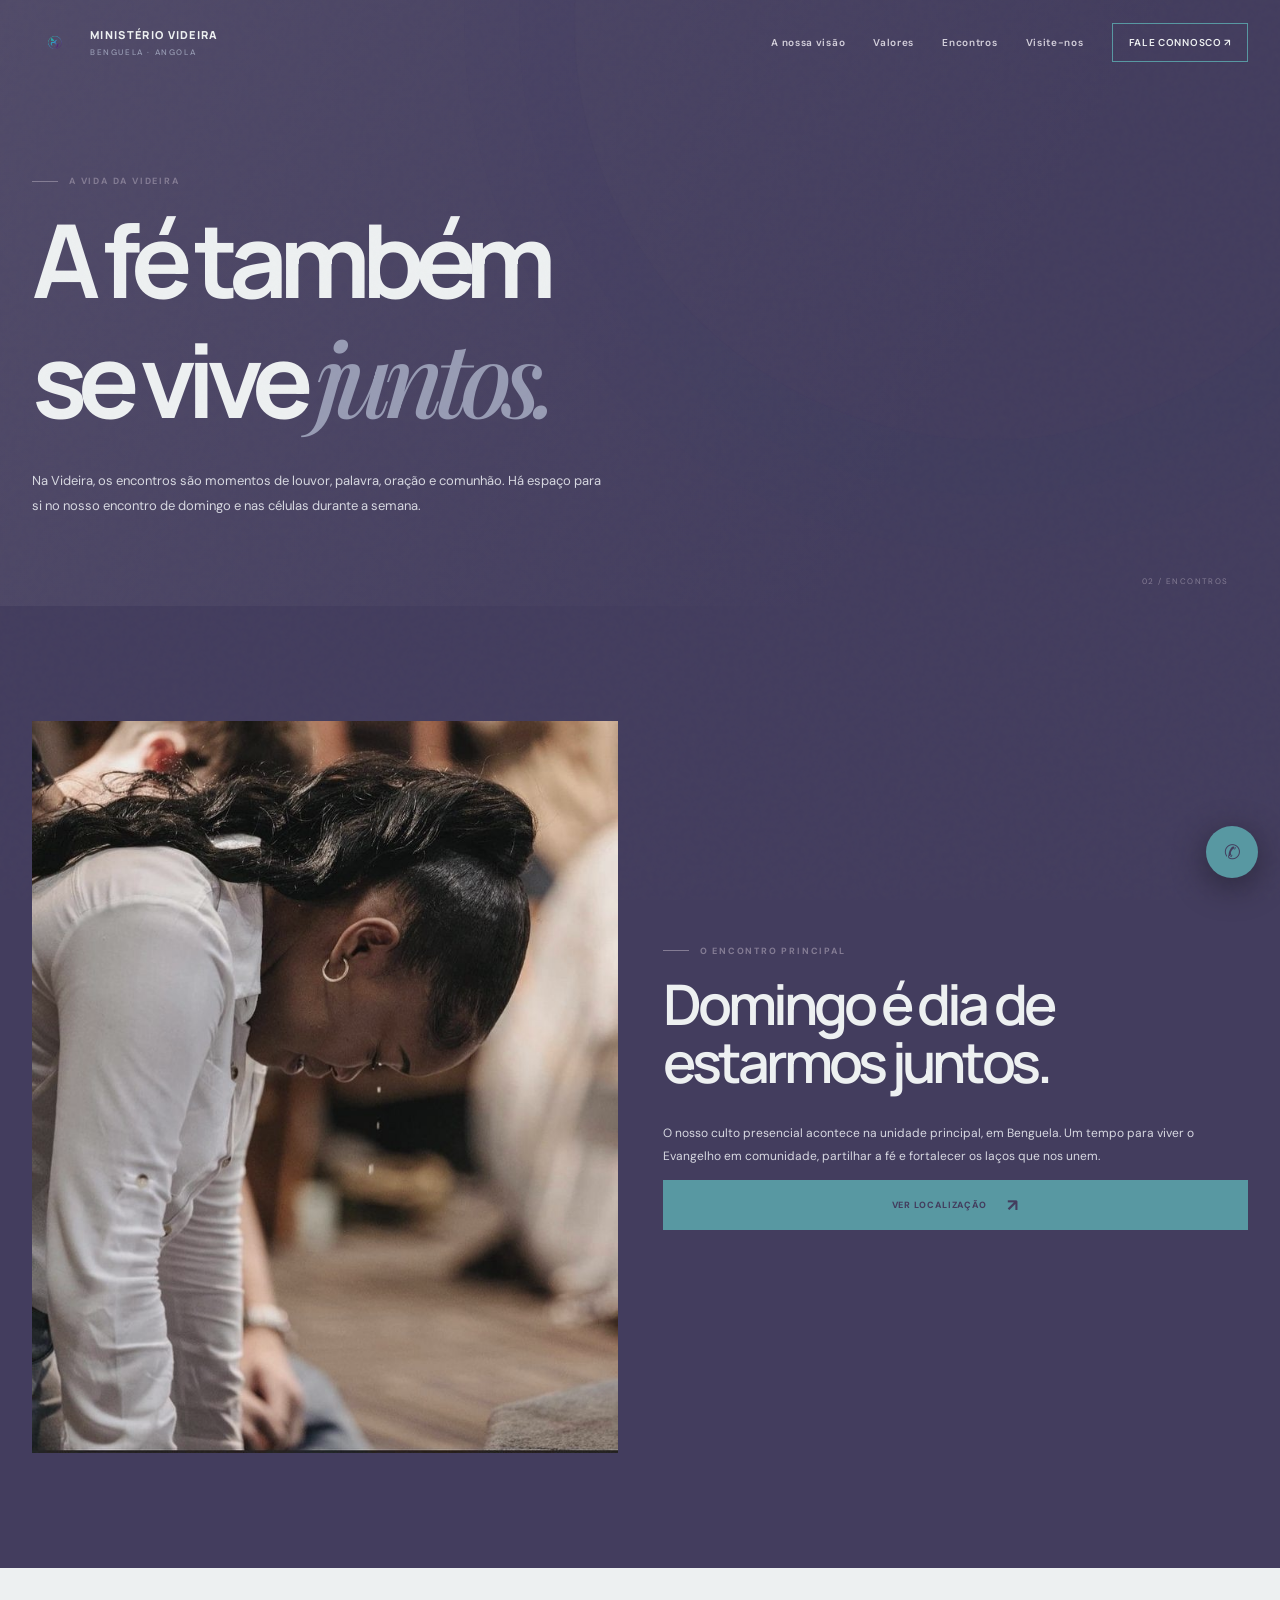
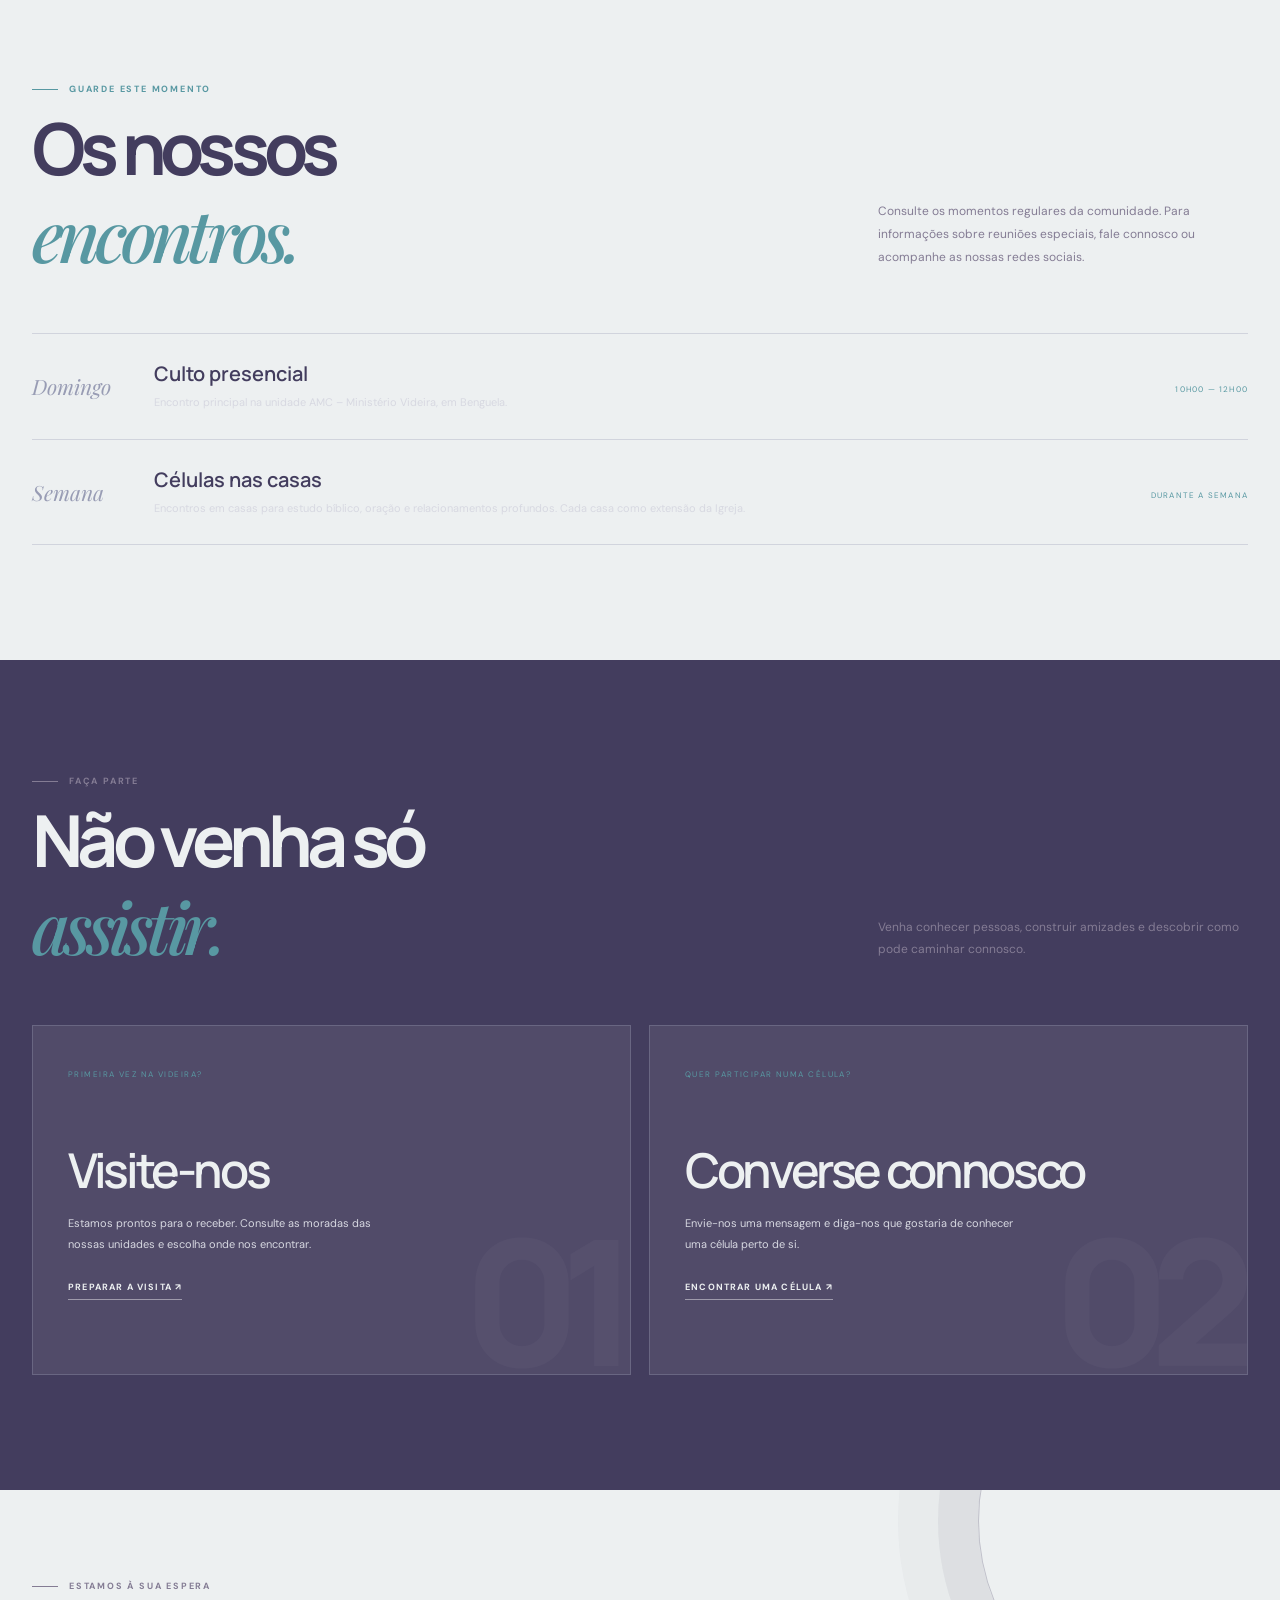
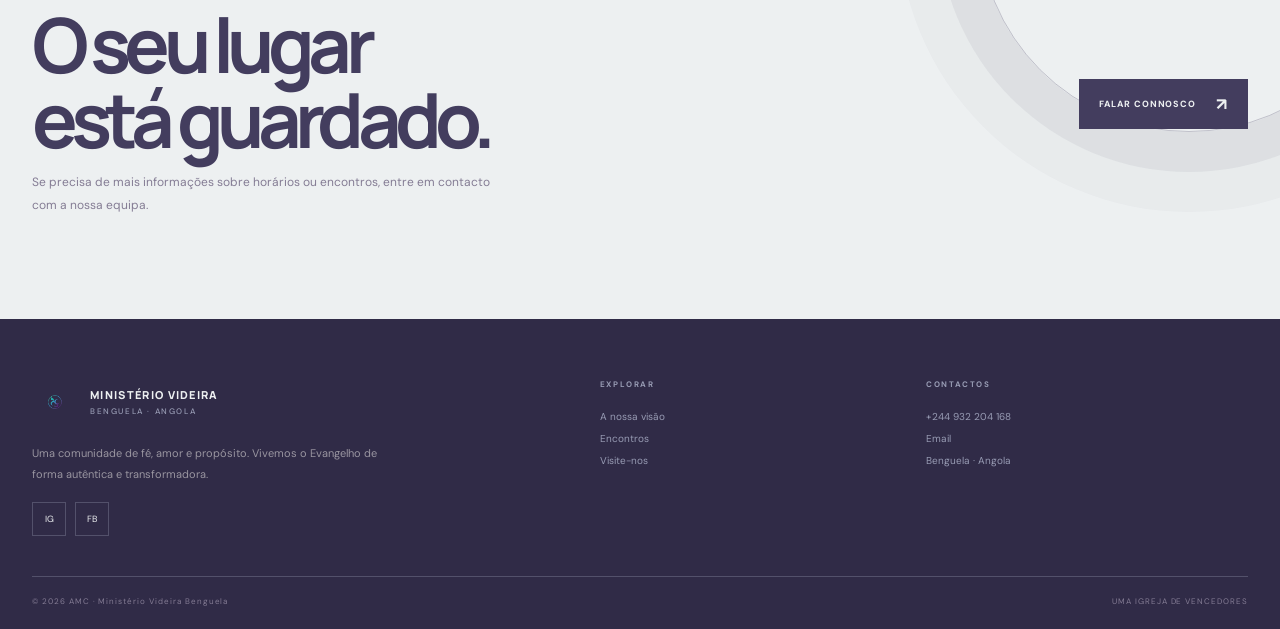
==== commit b595bd71: "Align browser theme color with AMC identity" ====
--- a/agenda.html
+++ b/agenda.html
@@ -1,5 +1,5 @@
 <!doctype html>
-<html lang="pt-AO"><head><meta charset="utf-8"><meta name="viewport" content="width=device-width,initial-scale=1"><meta name="theme-color" content="#111116"><meta name="description" content="Conheça os encontros da AMC – Ministério Videira Benguela. Cultos e células durante a semana."><title>Encontros — AMC Ministério Videira Benguela</title><link rel="stylesheet" href="css/style.css"></head>
+<html lang="pt-AO"><head><meta charset="utf-8"><meta name="viewport" content="width=device-width,initial-scale=1"><meta name="theme-color" content="#433d5e"><meta name="description" content="Conheça os encontros da AMC – Ministério Videira Benguela. Cultos e células durante a semana."><title>Encontros — AMC Ministério Videira Benguela</title><link rel="stylesheet" href="css/style.css"></head>
 <body><div class="preloader"><div><img src="img/logo-videira.png" alt=""><div class="loader-line"></div></div></div><div class="noise"></div><div class="cursor-glow"></div><header class="site-header"><div class="shell nav-wrap"><a class="brand" href="index.html"><img src="img/logo-videira.png" alt="Videira"><span class="brand-word">MINISTÉRIO VIDEIRA<small>BENGUELA · ANGOLA</small></span></a><nav class="nav-links"><a href="index.html#visao">A nossa visão</a><a href="index.html#valores">Valores</a><a href="agenda.html" aria-current="page">Encontros</a><a href="visite.html">Visite-nos</a><a class="nav-visit" href="visite.html#contacto">FALE CONNOSCO ↗</a></nav><button class="menu-toggle" aria-label="Abrir menu" aria-expanded="false">☰</button></div></header>
 <main><section class="page-hero"><div class="shell"><div class="eyebrow reveal">A vida da Videira</div><h1 class="reveal">A fé também<br>se vive <em>juntos.</em></h1><p class="reveal">Na Videira, os encontros são momentos de louvor, palavra, oração e comunhão. Há espaço para si no nosso encontro de domingo e nas células durante a semana.</p><span class="page-number">02 / ENCONTROS</span></div></section>
 <section class="section"><div class="shell agenda-feature"><div class="agenda-image reveal"><img src="img/content (3).jpg" alt="Comunidade reunida num encontro"></div><div class="agenda-copy reveal delay-1"><div class="eyebrow">O encontro principal</div><h2>Domingo é dia de estarmos juntos.</h2><p>O nosso culto presencial acontece na unidade principal, em Benguela. Um tempo para viver o Evangelho em comunidade, partilhar a fé e fortalecer os laços que nos unem.</p><a class="button" href="visite.html">VER LOCALIZAÇÃO <span>↗</span></a></div></div></section>
--- a/css/style.css
+++ b/css/style.css
@@ -1,26 +1,78 @@
 @import url('https://fonts.googleapis.com/css2?family=DM+Sans:wght@400;500;600;700&family=Manrope:wght@400;500;600;700;800&family=Playfair+Display:ital,wght@0,500;0,600;1,500&display=swap');
-:root{--bg:#111116;--panel:#1b1a22;--paper:#f2efe8;--muted:#aaa6b0;--purple:#9c72e8;--lav:#c4a7ff;--green:#9ed6a4;--line:#ffffff26;--ink:#1a1920;--sans:'DM Sans',sans-serif;--display:Manrope,sans-serif;--serif:'Playfair Display',serif}
+:root{--bg:#433d5e;--panel:#514b69;--paper:#edf0f1;--muted:#989cb4;--purple:#433d5e;--lav:#847c94;--green:#5898a2;--line:#989cb455;--ink:#433d5e;--sans:'DM Sans',sans-serif;--display:Manrope,sans-serif;--serif:'Playfair Display',serif}
 *{box-sizing:border-box}html{scroll-behavior:smooth;scroll-padding-top:90px}body{margin:0;background:var(--bg);color:var(--paper);font-family:var(--sans);overflow-x:hidden;-webkit-font-smoothing:antialiased}body.locked{overflow:hidden}a{color:inherit;text-decoration:none}button,input,textarea,select{font:inherit}img{display:block;max-width:100%}::selection{background:var(--purple);color:white}.shell{width:min(1280px,calc(100% - 64px));margin:auto}.eyebrow{display:flex;align-items:center;gap:11px;color:var(--lav);font-size:9px;font-weight:700;letter-spacing:.2em;text-transform:uppercase}.eyebrow:before{content:"";width:26px;height:1px;background:currentColor}
-.preloader{position:fixed;inset:0;z-index:1000;background:var(--bg);display:grid;place-items:center;transition:opacity .65s,visibility .65s}.preloader.done{opacity:0;visibility:hidden}.preloader img{width:76px;height:76px;object-fit:contain;margin:auto auto 20px;animation:breathe 1.2s infinite alternate}.loader-line{width:140px;height:1px;background:#ffffff22;margin:auto;overflow:hidden}.loader-line:after{content:"";display:block;width:40%;height:100%;background:var(--lav);animation:load 1s infinite}@keyframes breathe{to{transform:scale(1.08);filter:drop-shadow(0 0 15px #9c72e866)}}@keyframes load{from{transform:translateX(-100%)}to{transform:translateX(350%)}}
-.noise{position:fixed;inset:0;z-index:2;pointer-events:none;opacity:.035;background-image:url("data:image/svg+xml,%3Csvg viewBox='0 0 180 180' xmlns='http://www.w3.org/2000/svg'%3E%3Cfilter id='n'%3E%3CfeTurbulence type='fractalNoise' baseFrequency='.8' numOctaves='3' stitchTiles='stitch'/%3E%3C/filter%3E%3Crect width='100%25' height='100%25' filter='url(%23n)' opacity='.5'/%3E%3C/svg%3E")}.cursor-glow{position:fixed;width:340px;height:340px;border-radius:50%;background:radial-gradient(circle,#9c72e812,transparent 68%);pointer-events:none;z-index:0;transform:translate(-50%,-50%)}
-.site-header{position:fixed;z-index:50;inset:0 0 auto;height:86px;border-bottom:1px solid transparent;transition:.4s}.site-header.scrolled{height:70px;background:#111116e8;backdrop-filter:blur(18px);border-color:var(--line)}.nav-wrap{height:100%;display:flex;align-items:center;justify-content:space-between}.brand{display:flex;align-items:center;gap:12px}.brand img{width:46px;height:46px;object-fit:contain}.brand-word{font:800 11px/1.2 var(--display);letter-spacing:.12em}.brand-word small{display:block;margin-top:5px;color:#aaa6b0;font:500 8px var(--sans);letter-spacing:.2em}.nav-links{display:flex;align-items:center;gap:28px}.nav-links a{font-size:10px;font-weight:600;letter-spacing:.07em;color:#d4d0db;position:relative;padding:10px 0}.nav-links a:not(.nav-visit):after{content:"";position:absolute;bottom:2px;left:0;width:0;height:1px;background:var(--lav);transition:.3s}.nav-links a:hover:after{width:100%}.nav-links a:hover{color:white}.nav-links .nav-visit{border:1px solid #ffffff55;padding:12px 16px}.nav-links .nav-visit:hover{background:var(--paper);color:var(--ink)}.menu-toggle{display:none;width:42px;height:42px;background:none;border:1px solid var(--line);color:white;font-size:20px}
-.hero{position:relative;min-height:760px;padding:150px 0 85px;display:flex;align-items:center;overflow:hidden}.hero:before{content:"";position:absolute;width:70vw;height:70vw;right:-25vw;top:-10%;border-radius:50%;background:radial-gradient(circle,#7851ba20,transparent 68%)}.hero-grid{position:relative;z-index:3;display:grid;grid-template-columns:1fr .95fr;gap:45px;align-items:center}.hero-kicker{display:flex;align-items:center;gap:12px;color:var(--green);font-size:9px;font-weight:700;letter-spacing:.2em;text-transform:uppercase;opacity:0;animation:rise .7s .2s forwards}.hero-kicker:before{content:"";width:28px;height:1px;background:var(--green)}.hero h1{font:800 clamp(58px,7.8vw,108px)/.94 var(--display);letter-spacing:-.09em;margin:26px 0}.hero h1 .line{display:block;overflow:hidden;padding-bottom:.07em}.hero h1 .line span{display:block;transform:translateY(115%);animation:titleup .9s cubic-bezier(.2,.8,.2,1) forwards}.hero h1 .line:nth-child(2) span{animation-delay:.12s}.hero h1 .line:nth-child(3) span{animation-delay:.24s}.hero h1 em{font:italic 500 1em var(--serif);color:var(--lav);letter-spacing:-.06em}.hero-description{max-width:480px;color:#b9b5c0;font-size:13px;line-height:1.95;opacity:0;animation:rise .8s .7s forwards}.hero-actions{display:flex;gap:17px;align-items:center;flex-wrap:wrap;margin-top:30px;opacity:0;animation:rise .8s .85s forwards}.button{display:inline-flex;align-items:center;justify-content:center;gap:20px;min-height:50px;padding:0 20px;background:var(--paper);color:var(--ink);font-size:9px;font-weight:800;letter-spacing:.1em;transition:.3s}.button span{font-size:17px;transition:.3s}.button:hover{transform:translateY(-4px);background:var(--lav)}.button:hover span{transform:translate(3px,-3px)}.button.outline{background:transparent;border:1px solid #ffffff55;color:white}.button.outline:hover{background:white;color:var(--ink)}.hero-note{display:flex;align-items:center;gap:12px;margin-top:42px;color:#88848f;font-size:8px;letter-spacing:.16em;text-transform:uppercase;opacity:0;animation:rise .8s 1s forwards}.hero-note i{width:5px;height:5px;border-radius:50%;background:var(--green);box-shadow:0 0 12px var(--green)}.hero-art{height:555px;position:relative}.hero-photo{position:absolute;inset:0 5% 5% 7%;overflow:hidden;background:#24212d;animation:photo .9s .2s both}.hero-photo img{width:100%;height:100%;object-fit:cover;filter:saturate(.7) contrast(1.08);transform:scale(1.12);animation:zoom 2s .2s forwards}.hero-photo:after{content:"";position:absolute;inset:0;background:linear-gradient(140deg,#15131a22,transparent 45%,#15131a88)}.orbit{position:absolute;z-index:-1;right:-2%;top:-5%;width:200px;height:200px;border:1px solid #b99ae555;border-radius:50%;animation:spin 24s linear infinite}.orbit:before{content:"";position:absolute;left:24px;top:25px;width:8px;height:8px;background:var(--green);border-radius:50%;box-shadow:0 0 18px var(--green)}.stamp{position:absolute;left:-4%;bottom:0;width:145px;height:145px;border-radius:50%;background:var(--purple);display:grid;place-content:center;text-align:center;font:italic 17px/1.2 var(--serif);transform:rotate(-12deg);box-shadow:0 20px 60px #0005}.stamp small{font:700 7px var(--sans);letter-spacing:.2em;text-transform:uppercase;margin-top:8px}.hero-index{position:absolute;right:0;bottom:0;color:#aaa5b1;font-size:8px;letter-spacing:.15em}.hero-index strong{font-size:20px;color:white;font-weight:500}@keyframes rise{to{opacity:1;transform:translateY(0)}from{opacity:0;transform:translateY(18px)}}@keyframes titleup{to{transform:translateY(0)}}@keyframes photo{from{clip-path:inset(0 0 100%)}to{clip-path:inset(0)}}@keyframes zoom{to{transform:scale(1)}}@keyframes spin{to{transform:rotate(360deg)}}
+.preloader{position:fixed;inset:0;z-index:1000;background:var(--bg);display:grid;place-items:center;transition:opacity .65s,visibility .65s}.preloader.done{opacity:0;visibility:hidden}.preloader img{width:76px;height:76px;object-fit:contain;margin:auto auto 20px;animation:breathe 1.2s infinite alternate}.loader-line{width:140px;height:1px;background:#ffffff22;margin:auto;overflow:hidden}.loader-line:after{content:"";display:block;width:40%;height:100%;background:var(--lav);animation:load 1s infinite}@keyframes breathe{to{transform:scale(1.08);filter:drop-shadow(0 0 15px #433d5e66)}}@keyframes load{from{transform:translateX(-100%)}to{transform:translateX(350%)}}
+.noise{position:fixed;inset:0;z-index:2;pointer-events:none;opacity:.035;background-image:url("data:image/svg+xml,%3Csvg viewBox='0 0 180 180' xmlns='http://www.w3.org/2000/svg'%3E%3Cfilter id='n'%3E%3CfeTurbulence type='fractalNoise' baseFrequency='.8' numOctaves='3' stitchTiles='stitch'/%3E%3C/filter%3E%3Crect width='100%25' height='100%25' filter='url(%23n)' opacity='.5'/%3E%3C/svg%3E")}.cursor-glow{position:fixed;width:340px;height:340px;border-radius:50%;background:radial-gradient(circle,#433d5e12,transparent 68%);pointer-events:none;z-index:0;transform:translate(-50%,-50%)}
+.site-header{position:fixed;z-index:50;inset:0 0 auto;height:86px;border-bottom:1px solid transparent;transition:.4s}.site-header.scrolled{height:70px;background:#433d5ee8;backdrop-filter:blur(18px);border-color:var(--line)}.nav-wrap{height:100%;display:flex;align-items:center;justify-content:space-between}.brand{display:flex;align-items:center;gap:12px}.brand img{width:46px;height:46px;object-fit:contain}.brand-word{font:800 11px/1.2 var(--display);letter-spacing:.12em}.brand-word small{display:block;margin-top:5px;color:#989cb4;font:500 8px var(--sans);letter-spacing:.2em}.nav-links{display:flex;align-items:center;gap:28px}.nav-links a{font-size:10px;font-weight:600;letter-spacing:.07em;color:#d4d0db;position:relative;padding:10px 0}.nav-links a:not(.nav-visit):after{content:"";position:absolute;bottom:2px;left:0;width:0;height:1px;background:var(--lav);transition:.3s}.nav-links a:hover:after{width:100%}.nav-links a:hover{color:white}.nav-links .nav-visit{border:1px solid #ffffff55;padding:12px 16px}.nav-links .nav-visit:hover{background:var(--paper);color:var(--ink)}.menu-toggle{display:none;width:42px;height:42px;background:none;border:1px solid var(--line);color:white;font-size:20px}
+.hero{position:relative;min-height:760px;padding:150px 0 85px;display:flex;align-items:center;overflow:hidden}.hero:before{content:"";position:absolute;width:70vw;height:70vw;right:-25vw;top:-10%;border-radius:50%;background:radial-gradient(circle,#847c9420,transparent 68%)}.hero-grid{position:relative;z-index:3;display:grid;grid-template-columns:1fr .95fr;gap:45px;align-items:center}.hero-kicker{display:flex;align-items:center;gap:12px;color:var(--green);font-size:9px;font-weight:700;letter-spacing:.2em;text-transform:uppercase;opacity:0;animation:rise .7s .2s forwards}.hero-kicker:before{content:"";width:28px;height:1px;background:var(--green)}.hero h1{font:800 clamp(58px,7.8vw,108px)/.94 var(--display);letter-spacing:-.09em;margin:26px 0}.hero h1 .line{display:block;overflow:hidden;padding-bottom:.07em}.hero h1 .line span{display:block;transform:translateY(115%);animation:titleup .9s cubic-bezier(.2,.8,.2,1) forwards}.hero h1 .line:nth-child(2) span{animation-delay:.12s}.hero h1 .line:nth-child(3) span{animation-delay:.24s}.hero h1 em{font:italic 500 1em var(--serif);color:var(--lav);letter-spacing:-.06em}.hero-description{max-width:480px;color:#b9b5c0;font-size:13px;line-height:1.95;opacity:0;animation:rise .8s .7s forwards}.hero-actions{display:flex;gap:17px;align-items:center;flex-wrap:wrap;margin-top:30px;opacity:0;animation:rise .8s .85s forwards}.button{display:inline-flex;align-items:center;justify-content:center;gap:20px;min-height:50px;padding:0 20px;background:var(--paper);color:var(--ink);font-size:9px;font-weight:800;letter-spacing:.1em;transition:.3s}.button span{font-size:17px;transition:.3s}.button:hover{transform:translateY(-4px);background:var(--lav)}.button:hover span{transform:translate(3px,-3px)}.button.outline{background:transparent;border:1px solid #ffffff55;color:white}.button.outline:hover{background:white;color:var(--ink)}.hero-note{display:flex;align-items:center;gap:12px;margin-top:42px;color:#989cb4;font-size:8px;letter-spacing:.16em;text-transform:uppercase;opacity:0;animation:rise .8s 1s forwards}.hero-note i{width:5px;height:5px;border-radius:50%;background:var(--green);box-shadow:0 0 12px var(--green)}.hero-art{height:555px;position:relative}.hero-photo{position:absolute;inset:0 5% 5% 7%;overflow:hidden;background:#514b69;animation:photo .9s .2s both}.hero-photo img{width:100%;height:100%;object-fit:cover;filter:saturate(.7) contrast(1.08);transform:scale(1.12);animation:zoom 2s .2s forwards}.hero-photo:after{content:"";position:absolute;inset:0;background:linear-gradient(140deg,#433d5e22,transparent 45%,#433d5e88)}.orbit{position:absolute;z-index:-1;right:-2%;top:-5%;width:200px;height:200px;border:1px solid #847c9455;border-radius:50%;animation:spin 24s linear infinite}.orbit:before{content:"";position:absolute;left:24px;top:25px;width:8px;height:8px;background:var(--green);border-radius:50%;box-shadow:0 0 18px var(--green)}.stamp{position:absolute;left:-4%;bottom:0;width:145px;height:145px;border-radius:50%;background:var(--purple);display:grid;place-content:center;text-align:center;font:italic 17px/1.2 var(--serif);transform:rotate(-12deg);box-shadow:0 20px 60px #0005}.stamp small{font:700 7px var(--sans);letter-spacing:.2em;text-transform:uppercase;margin-top:8px}.hero-index{position:absolute;right:0;bottom:0;color:#989cb4;font-size:8px;letter-spacing:.15em}.hero-index strong{font-size:20px;color:white;font-weight:500}@keyframes rise{to{opacity:1;transform:translateY(0)}from{opacity:0;transform:translateY(18px)}}@keyframes titleup{to{transform:translateY(0)}}@keyframes photo{from{clip-path:inset(0 0 100%)}to{clip-path:inset(0)}}@keyframes zoom{to{transform:scale(1)}}@keyframes spin{to{transform:rotate(360deg)}}
 .marquee{position:relative;z-index:3;background:var(--purple);color:white;padding:15px 0;overflow:hidden;transform:rotate(-1deg) scale(1.02)}.marquee-track{display:flex;width:max-content;animation:marquee 28s linear infinite}.marquee-item{display:flex;gap:24px;align-items:center;padding:0 24px;font:italic 17px var(--serif);white-space:nowrap}.marquee-item b{color:var(--green);font:normal 12px var(--sans)}@keyframes marquee{to{transform:translateX(-50%)}}
-.section{position:relative;z-index:3;padding:115px 0}.light{background:var(--paper);color:var(--ink)}.section-head{display:flex;justify-content:space-between;align-items:end;gap:35px;margin-bottom:52px}.eyebrow{display:flex;align-items:center;gap:11px;color:var(--lav);font-size:9px;font-weight:700;letter-spacing:.2em;text-transform:uppercase}.light .eyebrow{color:var(--purple)}.section-title{font:700 clamp(42px,5.6vw,74px)/1 var(--display);letter-spacing:-.08em;margin:18px 0 0}.section-title em{font:italic 500 1em var(--serif);color:var(--purple)}.section-intro{max-width:370px;color:#aaa6b0;font-size:12px;line-height:1.9}.light .section-intro{color:#77737b}.reveal{opacity:0;transform:translateY(32px);transition:opacity .85s,transform .85s}.reveal.in-view{opacity:1;transform:none}.delay-1{transition-delay:.12s}.delay-2{transition-delay:.24s}
-.vision-grid{display:grid;grid-template-columns:1.03fr .97fr;gap:75px;align-items:center}.vision-photo{height:520px;position:relative}.vision-photo img{width:87%;height:100%;object-fit:cover;filter:saturate(.7)}.vision-photo:after{content:"";position:absolute;right:0;top:12%;width:42%;height:72%;border:1px solid #9c72e899;z-index:-1}.vision-caption{position:absolute;right:0;bottom:25px;background:var(--green);color:var(--ink);padding:16px 20px;font:italic 16px var(--serif)}.vision-copy h3{font:500 clamp(34px,4.2vw,56px)/1.12 var(--serif);margin:20px 0}.vision-copy p{color:#aaa6b0;font-size:12px;line-height:2}.vision-copy .quote{border-left:2px solid var(--purple);padding:5px 0 5px 18px;margin:25px 0;color:#ded9e5;font:italic 18px/1.5 var(--serif)}
-.pillars{display:grid;grid-template-columns:repeat(3,1fr);border-block:1px solid #1a192026}.pillar{padding:28px 25px 30px 0;border-right:1px solid #1a192026;min-height:220px}.pillar+.pillar{padding-left:25px}.pillar:last-child{border:0}.pillar-number{font:italic 15px var(--serif);color:var(--purple)}.pillar h3{font:600 21px var(--display);letter-spacing:-.05em;margin:32px 0 9px}.pillar p{font-size:11px;line-height:1.9;color:#77737b;max-width:280px}
+.section{position:relative;z-index:3;padding:115px 0}.light{background:var(--paper);color:var(--ink)}.section-head{display:flex;justify-content:space-between;align-items:end;gap:35px;margin-bottom:52px}.eyebrow{display:flex;align-items:center;gap:11px;color:var(--lav);font-size:9px;font-weight:700;letter-spacing:.2em;text-transform:uppercase}.light .eyebrow{color:var(--purple)}.section-title{font:700 clamp(42px,5.6vw,74px)/1 var(--display);letter-spacing:-.08em;margin:18px 0 0}.section-title em{font:italic 500 1em var(--serif);color:var(--purple)}.section-intro{max-width:370px;color:#989cb4;font-size:12px;line-height:1.9}.light .section-intro{color:#847c94}.reveal{opacity:0;transform:translateY(32px);transition:opacity .85s,transform .85s}.reveal.in-view{opacity:1;transform:none}.delay-1{transition-delay:.12s}.delay-2{transition-delay:.24s}
+.vision-grid{display:grid;grid-template-columns:1.03fr .97fr;gap:75px;align-items:center}.vision-photo{height:520px;position:relative}.vision-photo img{width:87%;height:100%;object-fit:cover;filter:saturate(.7)}.vision-photo:after{content:"";position:absolute;right:0;top:12%;width:42%;height:72%;border:1px solid #433d5e99;z-index:-1}.vision-caption{position:absolute;right:0;bottom:25px;background:var(--green);color:var(--ink);padding:16px 20px;font:italic 16px var(--serif)}.vision-copy h3{font:500 clamp(34px,4.2vw,56px)/1.12 var(--serif);margin:20px 0}.vision-copy p{color:#989cb4;font-size:12px;line-height:2}.vision-copy .quote{border-left:2px solid var(--purple);padding:5px 0 5px 18px;margin:25px 0;color:#edf0f1;font:italic 18px/1.5 var(--serif)}
+.pillars{display:grid;grid-template-columns:repeat(3,1fr);border-block:1px solid #1a192026}.pillar{padding:28px 25px 30px 0;border-right:1px solid #1a192026;min-height:220px}.pillar+.pillar{padding-left:25px}.pillar:last-child{border:0}.pillar-number{font:italic 15px var(--serif);color:var(--purple)}.pillar h3{font:600 21px var(--display);letter-spacing:-.05em;margin:32px 0 9px}.pillar p{font-size:11px;line-height:1.9;color:#847c94;max-width:280px}
 .scripture{background:var(--purple);padding:70px 0;text-align:center;position:relative;overflow:hidden}.scripture:after{content:"VIDEIRA";position:absolute;right:-2%;bottom:-40%;font:800 220px var(--display);color:#ffffff0b}.scripture blockquote{position:relative;z-index:1;max-width:900px;margin:20px auto;font:italic clamp(24px,4vw,44px)/1.35 var(--serif)}.scripture small{position:relative;z-index:1;font-size:8px;letter-spacing:.2em}
-.schedule-grid{display:grid;grid-template-columns:1fr 1fr;gap:18px}.schedule-card{position:relative;min-height:350px;padding:35px;background:var(--panel);border:1px solid var(--line);overflow:hidden;transition:.4s}.schedule-card:hover{transform:translateY(-7px);border-color:var(--lav)}.schedule-card:after{content:attr(data-number);position:absolute;right:12px;bottom:-45px;font:800 175px var(--display);letter-spacing:-.12em;color:#ffffff08}.schedule-card small{color:var(--green);font-size:8px;letter-spacing:.18em;text-transform:uppercase}.schedule-card h3{font:600 clamp(33px,4vw,48px) var(--display);letter-spacing:-.07em;margin:55px 0 5px}.schedule-card .time{font:italic 22px var(--serif);color:var(--lav)}.schedule-card p{max-width:340px;color:#aaa6b0;font-size:11px;line-height:1.9}.schedule-card a{display:inline-block;margin-top:15px;border-bottom:1px solid #ffffff70;padding-bottom:6px;font-size:9px;font-weight:700;letter-spacing:.13em}
-.story{display:grid;grid-template-columns:.7fr 1.3fr;gap:60px;align-items:center}.story-copy h2{font:600 clamp(40px,5vw,62px)/1.02 var(--display);letter-spacing:-.08em;margin:18px 0}.story-copy p{font-size:12px;line-height:1.9;color:#aaa6b0}.story-photo{height:470px;position:relative}.story-photo img{width:100%;height:100%;object-fit:cover;filter:saturate(.7)}.story-photo span{position:absolute;left:20px;bottom:20px;background:var(--paper);color:var(--ink);padding:12px 15px;font:italic 15px var(--serif)}
-.cta-panel{background:var(--paper);color:var(--ink);padding:90px 0;position:relative;overflow:hidden}.cta-panel:after{content:"";position:absolute;width:420px;height:420px;border:1px solid #9c72e844;border-radius:50%;right:-120px;top:-180px;box-shadow:0 0 0 40px #9c72e811,0 0 0 80px #9c72e808}.cta-inner{position:relative;z-index:1;display:flex;justify-content:space-between;align-items:center;gap:35px}.cta-inner h2{font:700 clamp(42px,6vw,76px)/.98 var(--display);letter-spacing:-.09em;margin:15px 0;max-width:720px}.cta-inner p{max-width:460px;color:#77737b;font-size:12px;line-height:1.9}.cta-inner .button{background:var(--ink);color:white;white-space:nowrap}.cta-inner .button:hover{background:var(--purple)}
-.site-footer{position:relative;z-index:3;background:#0b0b10;padding:60px 0 23px}.footer-top{display:grid;grid-template-columns:1.3fr .7fr .8fr;gap:45px;padding-bottom:40px;border-bottom:1px solid var(--line)}.footer-about p{max-width:350px;color:#9995a0;font-size:11px;line-height:1.9;margin-top:18px}.footer-col h4{font-size:8px;letter-spacing:.2em;text-transform:uppercase;color:var(--lav);margin:0 0 17px}.footer-col a,.footer-col p{display:block;color:#aaa6b0;font-size:10px;line-height:2.2;margin:0}.footer-col a:hover{color:white}.footer-bottom{display:flex;justify-content:space-between;gap:18px;padding-top:19px;color:#77737e;font-size:8px;letter-spacing:.12em}.social-row{display:flex;gap:9px;margin-top:18px}.social-row a{width:34px;height:34px;border:1px solid var(--line);display:grid;place-items:center;font-size:9px;transition:.3s}.social-row a:hover{background:var(--purple);transform:translateY(-3px)}
-.page-hero{padding:175px 0 75px;position:relative;overflow:hidden;background:linear-gradient(120deg,#191720,#111116 70%)}.page-hero:after{content:"";position:absolute;right:-10%;top:-65%;width:65vw;height:65vw;border:1px solid #9c72e833;border-radius:50%;box-shadow:0 0 0 55px #9c72e80a,0 0 0 110px #9c72e806}.page-hero h1{position:relative;z-index:1;font:700 clamp(54px,8vw,102px)/.94 var(--display);letter-spacing:-.09em;margin:25px 0;max-width:900px}.page-hero h1 em{font:italic 500 1em var(--serif);color:var(--lav)}.page-hero p{position:relative;z-index:1;color:#b8b4bf;font-size:13px;line-height:1.9;max-width:570px}.page-number{position:absolute;right:4%;bottom:20px;color:#77737e;font-size:8px;letter-spacing:.18em}
-.visit-intro{display:grid;grid-template-columns:1fr 1fr;gap:65px;align-items:center}.visit-intro h2{font:500 clamp(35px,4vw,54px)/1.1 var(--serif);margin:20px 0}.visit-intro p{font-size:12px;line-height:2;color:#77737b}.visit-note{border-left:2px solid var(--purple);padding-left:20px;margin-top:25px;font:italic 17px/1.5 var(--serif);color:#514c57}
-.location-list{border-top:1px solid #1a192026}.location-row{display:grid;grid-template-columns:60px 1.2fr 1fr 42px;gap:20px;align-items:center;padding:26px 0;border-bottom:1px solid #1a192026}.location-index{font:italic 21px var(--serif);color:var(--purple)}.location-row h3{font:600 20px var(--display);margin:0 0 8px;letter-spacing:-.04em}.location-row p,.location-contact{font-size:11px;line-height:1.9;color:#77737b;margin:0}.map-link{width:40px;height:40px;border:1px solid #1a192044;border-radius:50%;display:grid;place-items:center;transition:.3s}.map-link:hover{background:var(--ink);color:white}
-.visit-steps{display:grid;grid-template-columns:repeat(3,1fr);gap:15px}.visit-step{padding:27px;background:var(--paper);color:var(--ink);min-height:205px}.visit-step span{font:italic 15px var(--serif);color:var(--purple)}.visit-step h3{font:600 19px var(--display);margin:28px 0 9px}.visit-step p{font-size:10px;line-height:1.9;color:#77737b}
-.contact-layout{display:grid;grid-template-columns:.85fr 1.15fr;gap:55px}.contact-copy h2{font:600 clamp(38px,4vw,54px)/1.05 var(--display);letter-spacing:-.07em;margin:18px 0}.contact-copy p{font-size:12px;color:#aaa6b0;line-height:1.9}.contact-form{background:var(--panel);padding:32px;border:1px solid var(--line)}.field{margin-bottom:18px}.field label{display:block;font-size:8px;letter-spacing:.16em;text-transform:uppercase;color:#c6c1cc;margin-bottom:8px}.field input,.field textarea,.field select{width:100%;border:1px solid #ffffff27;background:#111116;color:white;padding:13px 14px;outline:none;font-size:11px;transition:.3s}.field input:focus,.field textarea:focus,.field select:focus{border-color:var(--lav)}.field textarea{min-height:110px;resize:vertical}.contact-form .button{width:100%;border:0;cursor:pointer}.form-hint{font-size:9px;color:#9995a0;line-height:1.7;margin-top:12px}
-.agenda-feature{display:grid;grid-template-columns:1fr 1fr;gap:45px;align-items:stretch}.agenda-image{min-height:420px;position:relative}.agenda-image img{width:100%;height:100%;object-fit:cover;filter:saturate(.7)}.agenda-copy{padding:35px 0;display:flex;flex-direction:column;justify-content:center}.agenda-copy h2{font:600 clamp(37px,4.5vw,56px)/1.05 var(--display);letter-spacing:-.07em;margin:18px 0}.agenda-copy p{font-size:12px;line-height:1.9;color:#aaa6b0}.agenda-list{border-top:1px solid var(--line)}.agenda-item{display:grid;grid-template-columns:100px 1fr auto;gap:22px;align-items:center;padding:26px 0;border-bottom:1px solid var(--line)}.agenda-day{font:italic 21px var(--serif);color:var(--lav)}.agenda-item h3{font:600 20px var(--display);margin:0 0 6px}.agenda-item p{margin:0;color:#aaa6b0;font-size:11px;line-height:1.8}.agenda-item small{font-size:8px;letter-spacing:.15em;text-transform:uppercase;color:var(--green)}
+.schedule-grid{display:grid;grid-template-columns:1fr 1fr;gap:18px}.schedule-card{position:relative;min-height:350px;padding:35px;background:var(--panel);border:1px solid var(--line);overflow:hidden;transition:.4s}.schedule-card:hover{transform:translateY(-7px);border-color:var(--lav)}.schedule-card:after{content:attr(data-number);position:absolute;right:12px;bottom:-45px;font:800 175px var(--display);letter-spacing:-.12em;color:#ffffff08}.schedule-card small{color:var(--green);font-size:8px;letter-spacing:.18em;text-transform:uppercase}.schedule-card h3{font:600 clamp(33px,4vw,48px) var(--display);letter-spacing:-.07em;margin:55px 0 5px}.schedule-card .time{font:italic 22px var(--serif);color:var(--lav)}.schedule-card p{max-width:340px;color:#989cb4;font-size:11px;line-height:1.9}.schedule-card a{display:inline-block;margin-top:15px;border-bottom:1px solid #ffffff70;padding-bottom:6px;font-size:9px;font-weight:700;letter-spacing:.13em}
+.story{display:grid;grid-template-columns:.7fr 1.3fr;gap:60px;align-items:center}.story-copy h2{font:600 clamp(40px,5vw,62px)/1.02 var(--display);letter-spacing:-.08em;margin:18px 0}.story-copy p{font-size:12px;line-height:1.9;color:#989cb4}.story-photo{height:470px;position:relative}.story-photo img{width:100%;height:100%;object-fit:cover;filter:saturate(.7)}.story-photo span{position:absolute;left:20px;bottom:20px;background:var(--paper);color:var(--ink);padding:12px 15px;font:italic 15px var(--serif)}
+.cta-panel{background:var(--paper);color:var(--ink);padding:90px 0;position:relative;overflow:hidden}.cta-panel:after{content:"";position:absolute;width:420px;height:420px;border:1px solid #433d5e44;border-radius:50%;right:-120px;top:-180px;box-shadow:0 0 0 40px #433d5e11,0 0 0 80px #433d5e08}.cta-inner{position:relative;z-index:1;display:flex;justify-content:space-between;align-items:center;gap:35px}.cta-inner h2{font:700 clamp(42px,6vw,76px)/.98 var(--display);letter-spacing:-.09em;margin:15px 0;max-width:720px}.cta-inner p{max-width:460px;color:#847c94;font-size:12px;line-height:1.9}.cta-inner .button{background:var(--ink);color:white;white-space:nowrap}.cta-inner .button:hover{background:var(--purple)}
+.site-footer{position:relative;z-index:3;background:#302b47;padding:60px 0 23px}.footer-top{display:grid;grid-template-columns:1.3fr .7fr .8fr;gap:45px;padding-bottom:40px;border-bottom:1px solid var(--line)}.footer-about p{max-width:350px;color:#9995a0;font-size:11px;line-height:1.9;margin-top:18px}.footer-col h4{font-size:8px;letter-spacing:.2em;text-transform:uppercase;color:var(--lav);margin:0 0 17px}.footer-col a,.footer-col p{display:block;color:#989cb4;font-size:10px;line-height:2.2;margin:0}.footer-col a:hover{color:white}.footer-bottom{display:flex;justify-content:space-between;gap:18px;padding-top:19px;color:#847c94;font-size:8px;letter-spacing:.12em}.social-row{display:flex;gap:9px;margin-top:18px}.social-row a{width:34px;height:34px;border:1px solid var(--line);display:grid;place-items:center;font-size:9px;transition:.3s}.social-row a:hover{background:var(--purple);transform:translateY(-3px)}
+.page-hero{padding:175px 0 75px;position:relative;overflow:hidden;background:linear-gradient(120deg,#191720,#433d5e 70%)}.page-hero:after{content:"";position:absolute;right:-10%;top:-65%;width:65vw;height:65vw;border:1px solid #433d5e33;border-radius:50%;box-shadow:0 0 0 55px #433d5e0a,0 0 0 110px #433d5e06}.page-hero h1{position:relative;z-index:1;font:700 clamp(54px,8vw,102px)/.94 var(--display);letter-spacing:-.09em;margin:25px 0;max-width:900px}.page-hero h1 em{font:italic 500 1em var(--serif);color:var(--lav)}.page-hero p{position:relative;z-index:1;color:#b8b4bf;font-size:13px;line-height:1.9;max-width:570px}.page-number{position:absolute;right:4%;bottom:20px;color:#847c94;font-size:8px;letter-spacing:.18em}
+.visit-intro{display:grid;grid-template-columns:1fr 1fr;gap:65px;align-items:center}.visit-intro h2{font:500 clamp(35px,4vw,54px)/1.1 var(--serif);margin:20px 0}.visit-intro p{font-size:12px;line-height:2;color:#847c94}.visit-note{border-left:2px solid var(--purple);padding-left:20px;margin-top:25px;font:italic 17px/1.5 var(--serif);color:#514c57}
+.location-list{border-top:1px solid #1a192026}.location-row{display:grid;grid-template-columns:60px 1.2fr 1fr 42px;gap:20px;align-items:center;padding:26px 0;border-bottom:1px solid #1a192026}.location-index{font:italic 21px var(--serif);color:var(--purple)}.location-row h3{font:600 20px var(--display);margin:0 0 8px;letter-spacing:-.04em}.location-row p,.location-contact{font-size:11px;line-height:1.9;color:#847c94;margin:0}.map-link{width:40px;height:40px;border:1px solid #1a192044;border-radius:50%;display:grid;place-items:center;transition:.3s}.map-link:hover{background:var(--ink);color:white}
+.visit-steps{display:grid;grid-template-columns:repeat(3,1fr);gap:15px}.visit-step{padding:27px;background:var(--paper);color:var(--ink);min-height:205px}.visit-step span{font:italic 15px var(--serif);color:var(--purple)}.visit-step h3{font:600 19px var(--display);margin:28px 0 9px}.visit-step p{font-size:10px;line-height:1.9;color:#847c94}
+.contact-layout{display:grid;grid-template-columns:.85fr 1.15fr;gap:55px}.contact-copy h2{font:600 clamp(38px,4vw,54px)/1.05 var(--display);letter-spacing:-.07em;margin:18px 0}.contact-copy p{font-size:12px;color:#989cb4;line-height:1.9}.contact-form{background:var(--panel);padding:32px;border:1px solid var(--line)}.field{margin-bottom:18px}.field label{display:block;font-size:8px;letter-spacing:.16em;text-transform:uppercase;color:#c6c1cc;margin-bottom:8px}.field input,.field textarea,.field select{width:100%;border:1px solid #ffffff27;background:#433d5e;color:white;padding:13px 14px;outline:none;font-size:11px;transition:.3s}.field input:focus,.field textarea:focus,.field select:focus{border-color:var(--lav)}.field textarea{min-height:110px;resize:vertical}.contact-form .button{width:100%;border:0;cursor:pointer}.form-hint{font-size:9px;color:#9995a0;line-height:1.7;margin-top:12px}
+.agenda-feature{display:grid;grid-template-columns:1fr 1fr;gap:45px;align-items:stretch}.agenda-image{min-height:420px;position:relative}.agenda-image img{width:100%;height:100%;object-fit:cover;filter:saturate(.7)}.agenda-copy{padding:35px 0;display:flex;flex-direction:column;justify-content:center}.agenda-copy h2{font:600 clamp(37px,4.5vw,56px)/1.05 var(--display);letter-spacing:-.07em;margin:18px 0}.agenda-copy p{font-size:12px;line-height:1.9;color:#989cb4}.agenda-list{border-top:1px solid var(--line)}.agenda-item{display:grid;grid-template-columns:100px 1fr auto;gap:22px;align-items:center;padding:26px 0;border-bottom:1px solid var(--line)}.agenda-day{font:italic 21px var(--serif);color:var(--lav)}.agenda-item h3{font:600 20px var(--display);margin:0 0 6px}.agenda-item p{margin:0;color:#989cb4;font-size:11px;line-height:1.8}.agenda-item small{font-size:8px;letter-spacing:.15em;text-transform:uppercase;color:var(--green)}
 .whatsapp-float{position:fixed;z-index:40;right:22px;bottom:22px;width:52px;height:52px;border-radius:50%;display:grid;place-items:center;background:var(--green);color:var(--ink);font-size:20px;box-shadow:0 8px 35px #0006;transition:.3s}.whatsapp-float:hover{transform:scale(1.1) rotate(-8deg)}
 @media(max-width:900px){.shell{width:calc(100% - 44px)}.nav-links{gap:16px}.hero{min-height:auto;padding:135px 0 75px}.hero-grid{gap:25px}.hero h1{font-size:clamp(52px,8vw,78px)}.hero-art{height:455px}.vision-grid{gap:40px}.footer-top{gap:25px}}
-@media(max-width:700px){.shell{width:calc(100% - 36px)}.site-header{height:70px}.brand img{width:40px;height:40px}.menu-toggle{display:block}.nav-links{position:absolute;top:70px;left:0;right:0;display:flex;flex-direction:column;align-items:stretch;gap:0;padding:12px 20px 24px;background:#111116f7;backdrop-filter:blur(20px);border-bottom:1px solid var(--line);opacity:0;visibility:hidden;transform:translateY(-12px);transition:.3s}.nav-links.open{opacity:1;visibility:visible;transform:none}.nav-links a{display:block;padding:14px 3px;font-size:11px}.nav-links .nav-visit{margin-top:8px;text-align:center}.hero{padding:120px 0 65px}.hero-grid,.vision-grid,.story,.visit-intro,.agenda-feature,.contact-layout{grid-template-columns:1fr;gap:28px}.hero h1{font-size:clamp(54px,14vw,82px);margin:22px 0}.hero-art{height:400px;margin:0 5px 15px 10px}.hero-photo{inset:0 4% 4% 6%}.stamp{width:112px;height:112px;font-size:13px}.orbit{width:135px;height:135px}.hero-note{margin-top:28px}.section{padding:78px 0}.section-head{display:block;margin-bottom:34px}.section-intro{margin-top:18px}.vision-photo{height:365px}.vision-copy h3{font-size:36px}.pillars{grid-template-columns:1fr}.pillar,.pillar+.pillar{padding:23px 0;border-right:0;border-bottom:1px solid #1a192026;min-height:0}.pillar h3{margin:16px 0 7px}.pillar:last-child{border-bottom:0}.scripture{padding:58px 0}.schedule-grid{grid-template-columns:1fr}.schedule-card{min-height:290px;padding:27px}.schedule-card h3{margin-top:42px}.story-photo{height:330px;grid-row:1}.story-copy h2{font-size:43px}.cta-panel{padding:70px 0}.cta-inner{display:block}.cta-inner h2{font-size:48px}.cta-inner .button{margin-top:20px}.footer-top{grid-template-columns:1fr 1fr;gap:24px}.footer-about{grid-column:1/-1}.footer-bottom{flex-direction:column}.page-hero{padding:135px 0 62px}.page-hero h1{font-size:clamp(52px,13vw,78px)}.location-row{grid-template-columns:30px 1fr 38px;gap:12px}.location-contact{grid-column:2;grid-row:2}.map-link{grid-column:3;grid-row:1/3}.visit-steps{grid-template-columns:1fr}.visit-step{min-height:0}.agenda-image{min-height:290px}.agenda-copy{padding:0}.agenda-item{grid-template-columns:65px 1fr;gap:12px}.agenda-action{grid-column:2}.contact-form{padding:22px}.whatsapp-float{width:48px;height:48px;right:14px;bottom:14px}}
+@media(max-width:700px){.shell{width:calc(100% - 36px)}.site-header{height:70px}.brand img{width:40px;height:40px}.menu-toggle{display:block}.nav-links{position:absolute;top:70px;left:0;right:0;display:flex;flex-direction:column;align-items:stretch;gap:0;padding:12px 20px 24px;background:#433d5ef7;backdrop-filter:blur(20px);border-bottom:1px solid var(--line);opacity:0;visibility:hidden;transform:translateY(-12px);transition:.3s}.nav-links.open{opacity:1;visibility:visible;transform:none}.nav-links a{display:block;padding:14px 3px;font-size:11px}.nav-links .nav-visit{margin-top:8px;text-align:center}.hero{padding:120px 0 65px}.hero-grid,.vision-grid,.story,.visit-intro,.agenda-feature,.contact-layout{grid-template-columns:1fr;gap:28px}.hero h1{font-size:clamp(54px,14vw,82px);margin:22px 0}.hero-art{height:400px;margin:0 5px 15px 10px}.hero-photo{inset:0 4% 4% 6%}.stamp{width:112px;height:112px;font-size:13px}.orbit{width:135px;height:135px}.hero-note{margin-top:28px}.section{padding:78px 0}.section-head{display:block;margin-bottom:34px}.section-intro{margin-top:18px}.vision-photo{height:365px}.vision-copy h3{font-size:36px}.pillars{grid-template-columns:1fr}.pillar,.pillar+.pillar{padding:23px 0;border-right:0;border-bottom:1px solid #1a192026;min-height:0}.pillar h3{margin:16px 0 7px}.pillar:last-child{border-bottom:0}.scripture{padding:58px 0}.schedule-grid{grid-template-columns:1fr}.schedule-card{min-height:290px;padding:27px}.schedule-card h3{margin-top:42px}.story-photo{height:330px;grid-row:1}.story-copy h2{font-size:43px}.cta-panel{padding:70px 0}.cta-inner{display:block}.cta-inner h2{font-size:48px}.cta-inner .button{margin-top:20px}.footer-top{grid-template-columns:1fr 1fr;gap:24px}.footer-about{grid-column:1/-1}.footer-bottom{flex-direction:column}.page-hero{padding:135px 0 62px}.page-hero h1{font-size:clamp(52px,13vw,78px)}.location-row{grid-template-columns:30px 1fr 38px;gap:12px}.location-contact{grid-column:2;grid-row:2}.map-link{grid-column:3;grid-row:1/3}.visit-steps{grid-template-columns:1fr}.visit-step{min-height:0}.agenda-image{min-height:290px}.agenda-copy{padding:0}.agenda-item{grid-template-columns:65px 1fr;gap:12px}.agenda-action{grid-column:2}.contact-form{padding:22px}.whatsapp-float{width:48px;height:48px;right:14px;bottom:14px}}
 @media(prefers-reduced-motion:reduce){html{scroll-behavior:auto}*,*:before,*:after{animation-duration:.01ms!important;animation-iteration-count:1!important;transition-duration:.01ms!important}.reveal{opacity:1;transform:none}}
+
+
+/* AMC · Identidade cromática oficial */
+:root{
+  color-scheme:dark;
+  --color-primary:#433d5e;
+  --color-background:#edf0f1;
+  --color-accent:#5898a2;
+  --color-secondary:#989cb4;
+  --color-tertiary:#847c94;
+}
+.site-header.scrolled{background:#433d5eef;border-color:#989cb455}
+.nav-links .nav-visit{border-color:#5898a2;color:#edf0f1}
+.nav-links .nav-visit:hover{background:#5898a2;color:#433d5e}
+.hero:before{background:radial-gradient(circle,#847c9430,transparent 68%)}
+.hero-kicker,.hero-kicker:before{color:#5898a2}
+.hero h1 em,.page-hero h1 em{color:#989cb4}
+.hero-description,.page-hero p,.vision-copy p,.schedule-card p,.agenda-copy p{color:#d7d8e1}
+.button{background:#5898a2;color:#433d5e}
+.button:hover{background:#989cb4;color:#433d5e}
+.button.outline{border-color:#989cb4;color:#edf0f1}
+.button.outline:hover{background:#edf0f1;color:#433d5e}
+.marquee,.scripture{background:#433d5e}
+.marquee-item b{color:#5898a2}
+.light{background:#edf0f1;color:#433d5e}
+.light .eyebrow,.section-title em,.pillar-number,.location-index,.visit-step span{color:#5898a2}
+.section-intro,.vision-copy p,.pillar p,.visit-intro p,.location-row p,.location-contact,.visit-step p{color:#847c94}
+.vision-caption,.story-photo span{background:#5898a2;color:#433d5e}
+.vision-photo:after{border-color:#847c94}
+.scripture{color:#edf0f1}
+.schedule-card{background:#514b69;border-color:#989cb455}
+.schedule-card small,.agenda-item small{color:#5898a2}
+.schedule-card .time,.agenda-day{color:#989cb4}
+.site-footer{background:#302b47}
+.footer-col h4{color:#989cb4}
+.social-row a:hover,.whatsapp-float{background:#5898a2;color:#433d5e}
+.page-hero{background:linear-gradient(120deg,#514b69,#433d5e 72%)}
+.visit-note{border-color:#5898a2;color:#433d5e}
+.map-link:hover{background:#433d5e;color:#edf0f1}
+.visit-step{background:#edf0f1;color:#433d5e;border:1px solid #989cb455}
+.contact-form{background:#514b69;border-color:#989cb455}
+.field label{color:#edf0f1}
+.field input,.field textarea,.field select{background:#433d5e;border-color:#989cb455;color:#edf0f1}
+.field input:focus,.field textarea:focus,.field select:focus{border-color:#5898a2}
+.contact-form .button{background:#5898a2;color:#433d5e}
+.agenda-list{border-color:#989cb455}
+.agenda-item{border-color:#989cb455}
+.agenda-item p{color:#d7d8e1}
+.cta-panel{background:#edf0f1;color:#433d5e}
+.cta-inner .button{background:#433d5e;color:#edf0f1}
+.cta-inner .button:hover{background:#5898a2;color:#433d5e}
+@media(prefers-reduced-motion:reduce){*,*::before,*::after{scroll-behavior:auto!important;animation-duration:.01ms!important;animation-iteration-count:1!important;transition-duration:.01ms!important}}
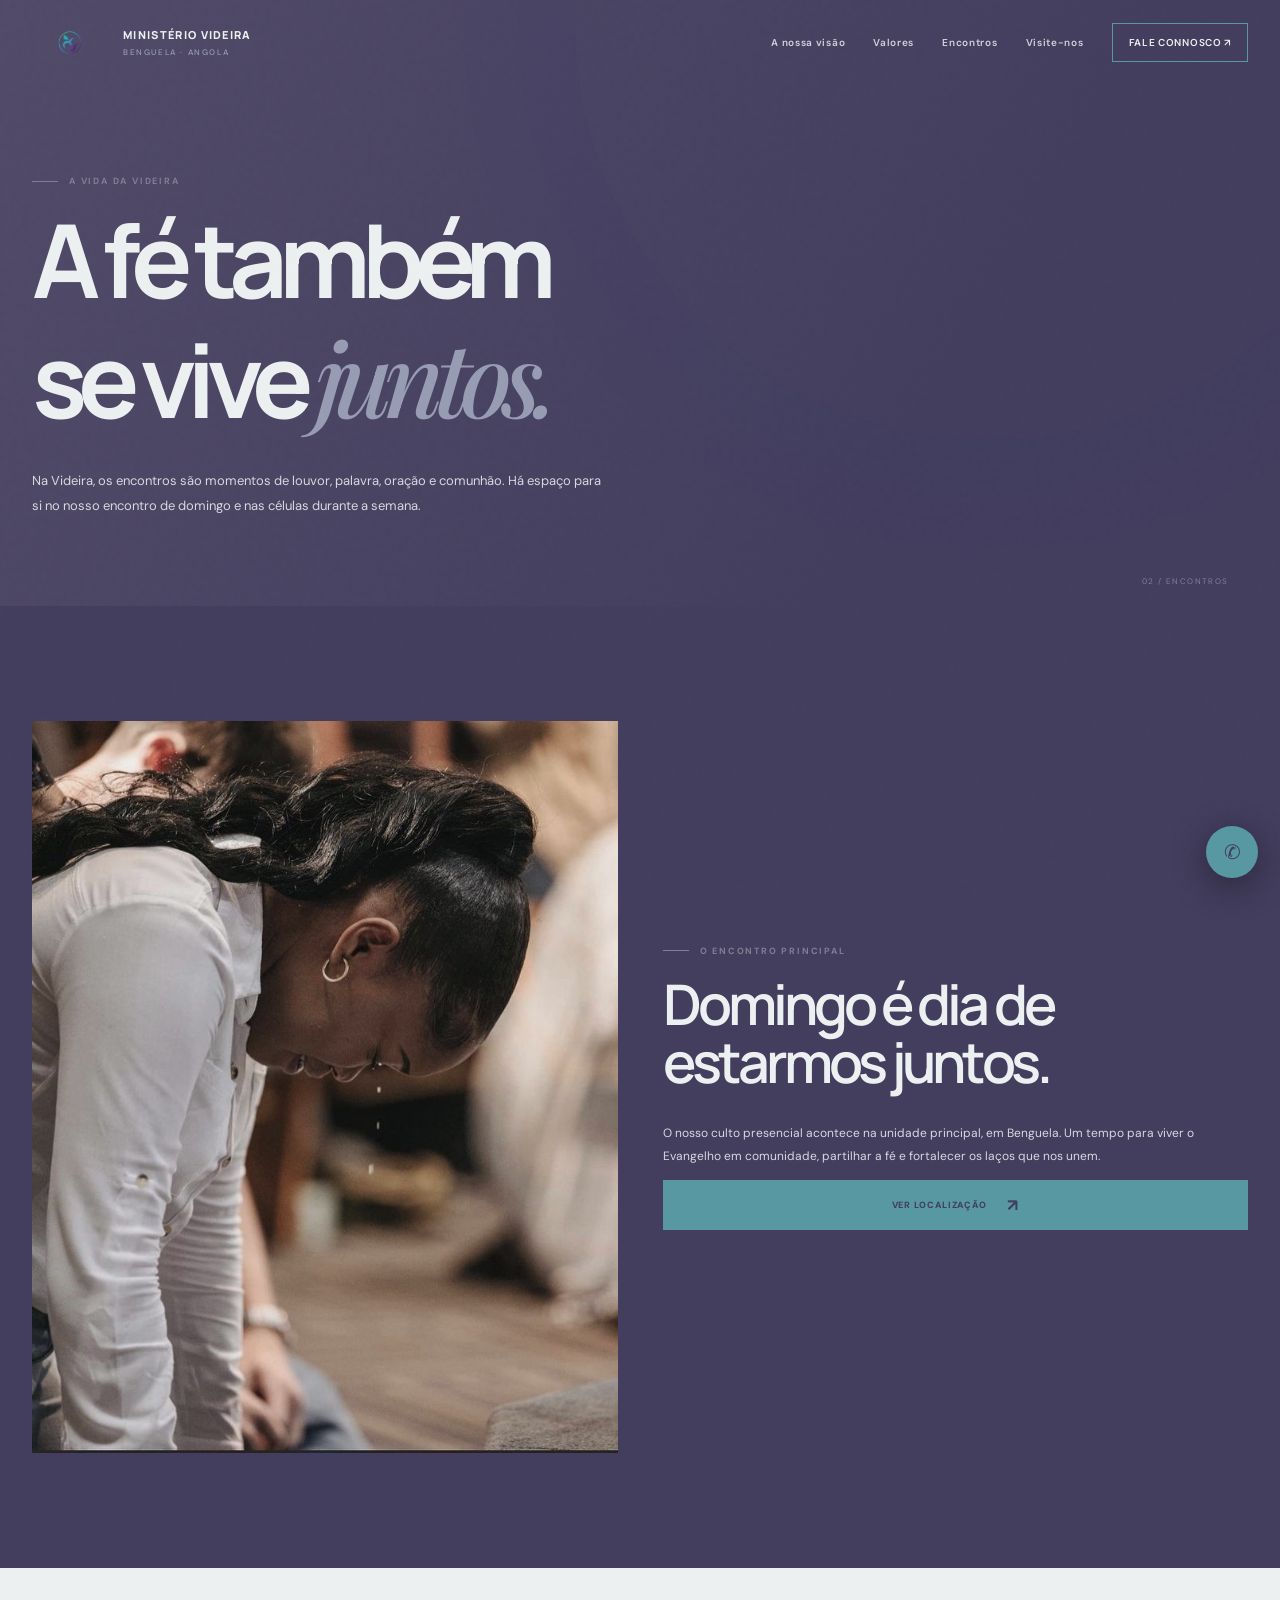
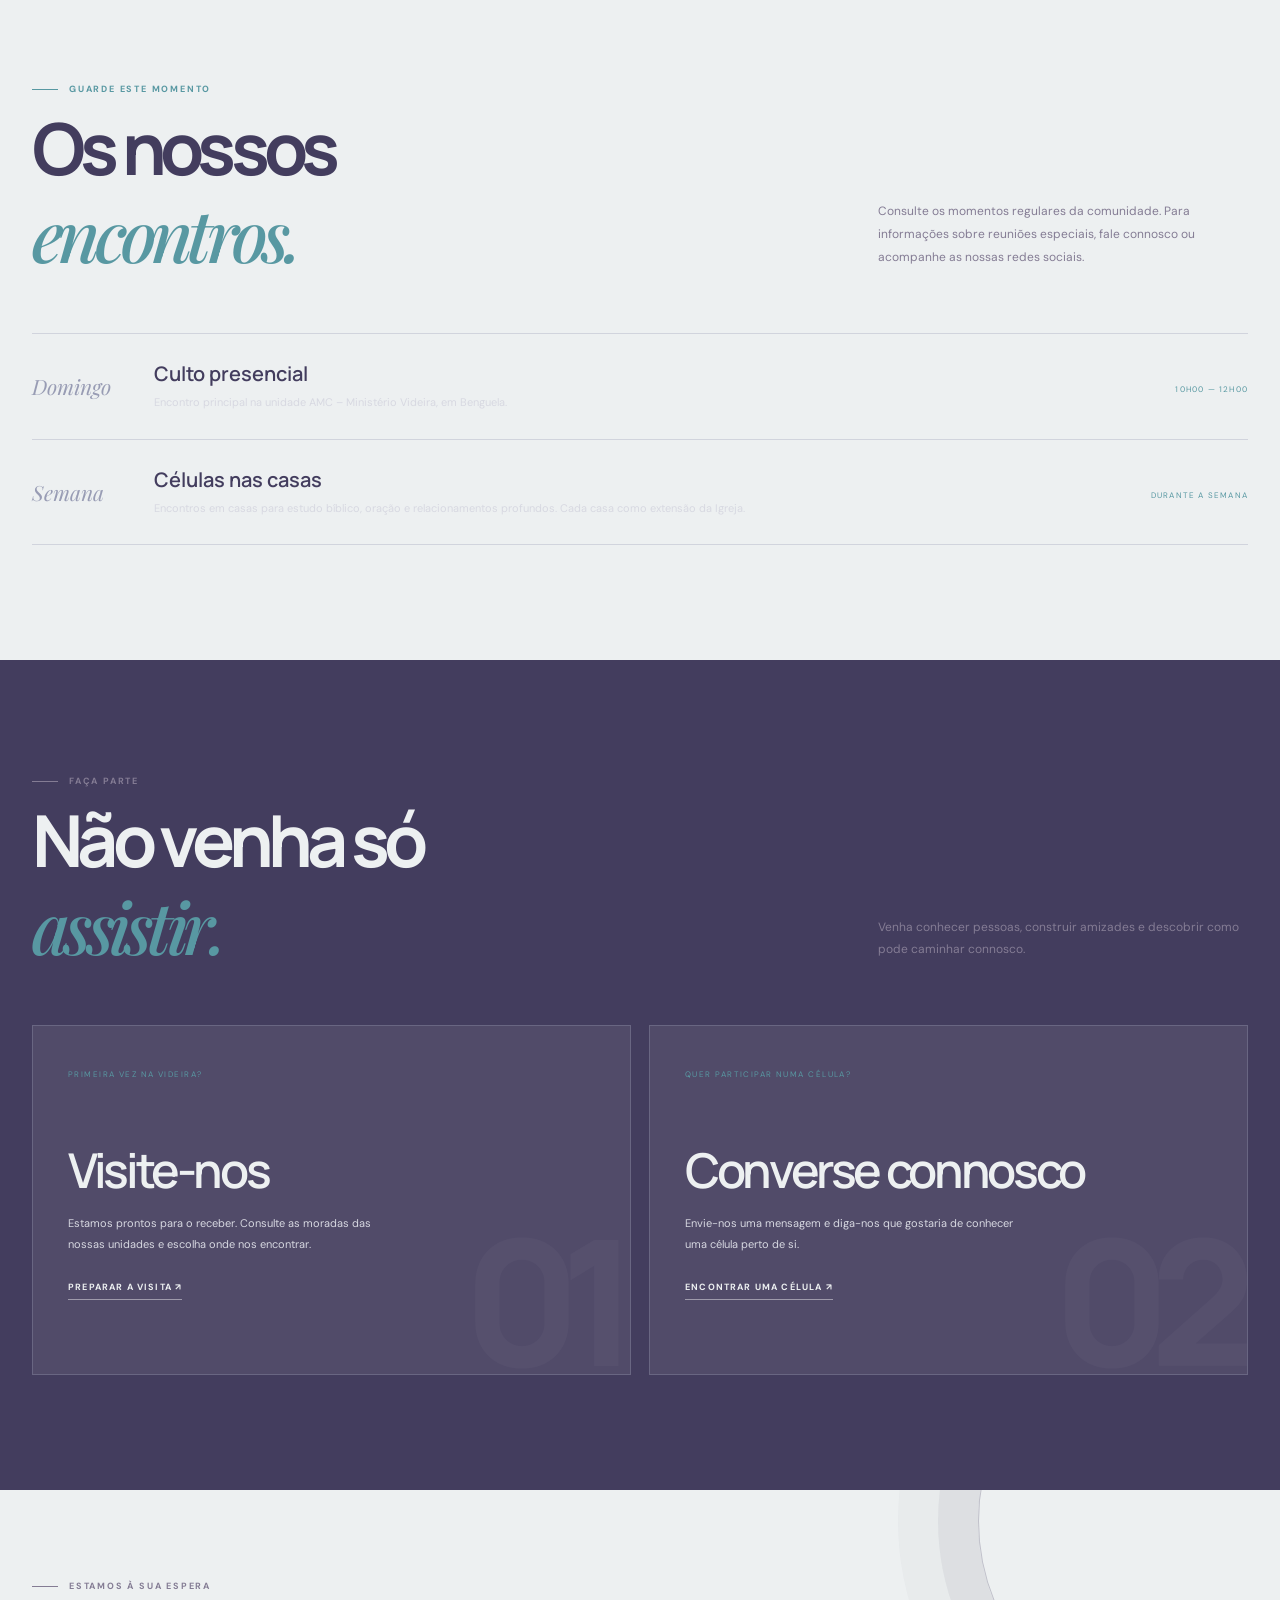
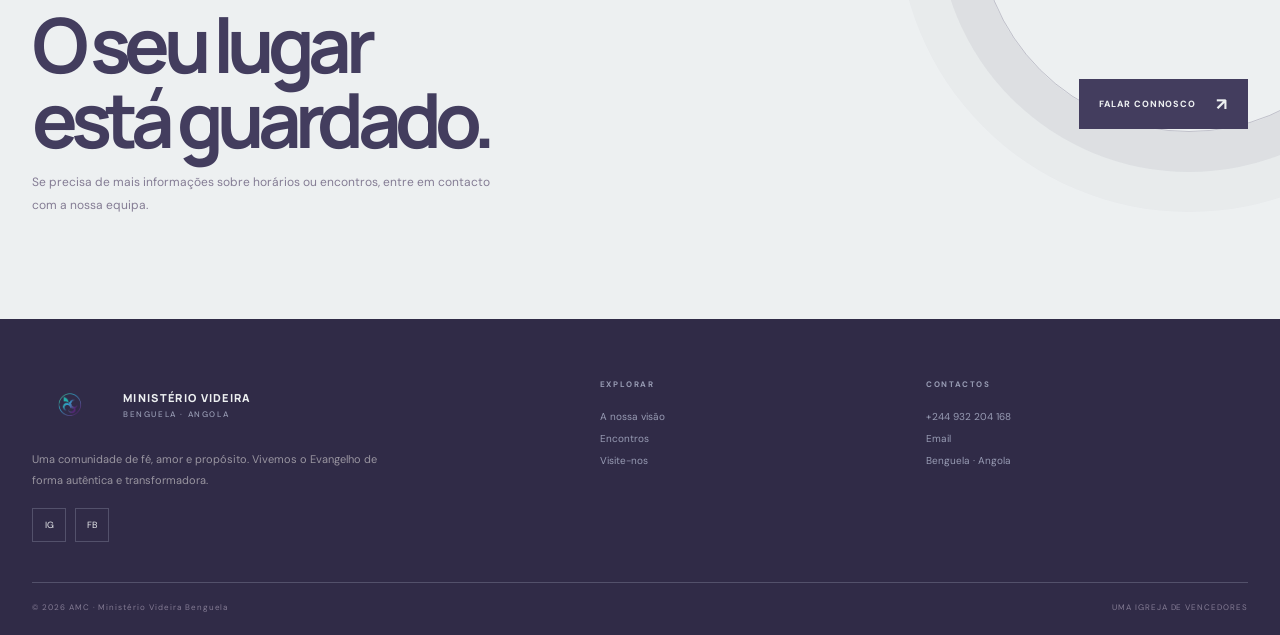
==== commit 792adf47: "Set church logo as favicon and PWA identity" ====
--- a/agenda.html
+++ b/agenda.html
@@ -1,5 +1,5 @@
 <!doctype html>
-<html lang="pt-AO"><head><meta charset="utf-8"><meta name="viewport" content="width=device-width,initial-scale=1"><meta name="theme-color" content="#433d5e"><meta name="description" content="Conheça os encontros da AMC – Ministério Videira Benguela. Cultos e células durante a semana."><title>Encontros — AMC Ministério Videira Benguela</title><link rel="stylesheet" href="css/style.css"></head>
+<html lang="pt-AO"><head><meta charset="utf-8"><meta name="viewport" content="width=device-width,initial-scale=1"><meta name="theme-color" content="#433d5e"><meta name="description" content="Conheça os encontros da AMC – Ministério Videira Benguela. Cultos e células durante a semana."><title>Encontros — AMC Ministério Videira Benguela</title><link rel="icon" type="image/svg+xml" href="img/favicon.svg"><link rel="alternate icon" type="image/png" href="img/logo-videira.png"><link rel="apple-touch-icon" href="img/logo-videira.png"><link rel="manifest" href="manifest.webmanifest"><link rel="stylesheet" href="css/style.css"></head>
 <body><div class="preloader"><div><img src="img/logo-videira.png" alt=""><div class="loader-line"></div></div></div><div class="noise"></div><div class="cursor-glow"></div><header class="site-header"><div class="shell nav-wrap"><a class="brand" href="index.html"><img src="img/logo-videira.png" alt="Videira"><span class="brand-word">MINISTÉRIO VIDEIRA<small>BENGUELA · ANGOLA</small></span></a><nav class="nav-links"><a href="index.html#visao">A nossa visão</a><a href="index.html#valores">Valores</a><a href="agenda.html" aria-current="page">Encontros</a><a href="visite.html">Visite-nos</a><a class="nav-visit" href="visite.html#contacto">FALE CONNOSCO ↗</a></nav><button class="menu-toggle" aria-label="Abrir menu" aria-expanded="false">☰</button></div></header>
 <main><section class="page-hero"><div class="shell"><div class="eyebrow reveal">A vida da Videira</div><h1 class="reveal">A fé também<br>se vive <em>juntos.</em></h1><p class="reveal">Na Videira, os encontros são momentos de louvor, palavra, oração e comunhão. Há espaço para si no nosso encontro de domingo e nas células durante a semana.</p><span class="page-number">02 / ENCONTROS</span></div></section>
 <section class="section"><div class="shell agenda-feature"><div class="agenda-image reveal"><img src="img/content (3).jpg" alt="Comunidade reunida num encontro"></div><div class="agenda-copy reveal delay-1"><div class="eyebrow">O encontro principal</div><h2>Domingo é dia de estarmos juntos.</h2><p>O nosso culto presencial acontece na unidade principal, em Benguela. Um tempo para viver o Evangelho em comunidade, partilhar a fé e fortalecer os laços que nos unem.</p><a class="button" href="visite.html">VER LOCALIZAÇÃO <span>↗</span></a></div></div></section>
--- a/css/style.css
+++ b/css/style.css
@@ -1,9 +1,9 @@
 @import url('https://fonts.googleapis.com/css2?family=DM+Sans:wght@400;500;600;700&family=Manrope:wght@400;500;600;700;800&family=Playfair+Display:ital,wght@0,500;0,600;1,500&display=swap');
 :root{--bg:#433d5e;--panel:#514b69;--paper:#edf0f1;--muted:#989cb4;--purple:#433d5e;--lav:#847c94;--green:#5898a2;--line:#989cb455;--ink:#433d5e;--sans:'DM Sans',sans-serif;--display:Manrope,sans-serif;--serif:'Playfair Display',serif}
 *{box-sizing:border-box}html{scroll-behavior:smooth;scroll-padding-top:90px}body{margin:0;background:var(--bg);color:var(--paper);font-family:var(--sans);overflow-x:hidden;-webkit-font-smoothing:antialiased}body.locked{overflow:hidden}a{color:inherit;text-decoration:none}button,input,textarea,select{font:inherit}img{display:block;max-width:100%}::selection{background:var(--purple);color:white}.shell{width:min(1280px,calc(100% - 64px));margin:auto}.eyebrow{display:flex;align-items:center;gap:11px;color:var(--lav);font-size:9px;font-weight:700;letter-spacing:.2em;text-transform:uppercase}.eyebrow:before{content:"";width:26px;height:1px;background:currentColor}
-.preloader{position:fixed;inset:0;z-index:1000;background:var(--bg);display:grid;place-items:center;transition:opacity .65s,visibility .65s}.preloader.done{opacity:0;visibility:hidden}.preloader img{width:76px;height:76px;object-fit:contain;margin:auto auto 20px;animation:breathe 1.2s infinite alternate}.loader-line{width:140px;height:1px;background:#ffffff22;margin:auto;overflow:hidden}.loader-line:after{content:"";display:block;width:40%;height:100%;background:var(--lav);animation:load 1s infinite}@keyframes breathe{to{transform:scale(1.08);filter:drop-shadow(0 0 15px #433d5e66)}}@keyframes load{from{transform:translateX(-100%)}to{transform:translateX(350%)}}
+.preloader{position:fixed;inset:0;z-index:1000;background:var(--bg);display:grid;place-items:center;transition:opacity .65s,visibility .65s}.preloader.done{opacity:0;visibility:hidden}.preloader img{width:144px;height:80px;object-fit:contain;margin:auto auto 20px;animation:breathe 1.2s infinite alternate}.loader-line{width:140px;height:1px;background:#ffffff22;margin:auto;overflow:hidden}.loader-line:after{content:"";display:block;width:40%;height:100%;background:var(--lav);animation:load 1s infinite}@keyframes breathe{to{transform:scale(1.08);filter:drop-shadow(0 0 15px #433d5e66)}}@keyframes load{from{transform:translateX(-100%)}to{transform:translateX(350%)}}
 .noise{position:fixed;inset:0;z-index:2;pointer-events:none;opacity:.035;background-image:url("data:image/svg+xml,%3Csvg viewBox='0 0 180 180' xmlns='http://www.w3.org/2000/svg'%3E%3Cfilter id='n'%3E%3CfeTurbulence type='fractalNoise' baseFrequency='.8' numOctaves='3' stitchTiles='stitch'/%3E%3C/filter%3E%3Crect width='100%25' height='100%25' filter='url(%23n)' opacity='.5'/%3E%3C/svg%3E")}.cursor-glow{position:fixed;width:340px;height:340px;border-radius:50%;background:radial-gradient(circle,#433d5e12,transparent 68%);pointer-events:none;z-index:0;transform:translate(-50%,-50%)}
-.site-header{position:fixed;z-index:50;inset:0 0 auto;height:86px;border-bottom:1px solid transparent;transition:.4s}.site-header.scrolled{height:70px;background:#433d5ee8;backdrop-filter:blur(18px);border-color:var(--line)}.nav-wrap{height:100%;display:flex;align-items:center;justify-content:space-between}.brand{display:flex;align-items:center;gap:12px}.brand img{width:46px;height:46px;object-fit:contain}.brand-word{font:800 11px/1.2 var(--display);letter-spacing:.12em}.brand-word small{display:block;margin-top:5px;color:#989cb4;font:500 8px var(--sans);letter-spacing:.2em}.nav-links{display:flex;align-items:center;gap:28px}.nav-links a{font-size:10px;font-weight:600;letter-spacing:.07em;color:#d4d0db;position:relative;padding:10px 0}.nav-links a:not(.nav-visit):after{content:"";position:absolute;bottom:2px;left:0;width:0;height:1px;background:var(--lav);transition:.3s}.nav-links a:hover:after{width:100%}.nav-links a:hover{color:white}.nav-links .nav-visit{border:1px solid #ffffff55;padding:12px 16px}.nav-links .nav-visit:hover{background:var(--paper);color:var(--ink)}.menu-toggle{display:none;width:42px;height:42px;background:none;border:1px solid var(--line);color:white;font-size:20px}
+.site-header{position:fixed;z-index:50;inset:0 0 auto;height:86px;border-bottom:1px solid transparent;transition:.4s}.site-header.scrolled{height:70px;background:#433d5ee8;backdrop-filter:blur(18px);border-color:var(--line)}.nav-wrap{height:100%;display:flex;align-items:center;justify-content:space-between}.brand{display:flex;align-items:center;gap:15px}.brand img{width:76px;height:52px;object-fit:contain;flex:0 0 auto}.brand-word{font:800 11px/1.2 var(--display);letter-spacing:.12em}.brand-word small{display:block;margin-top:5px;color:#989cb4;font:500 8px var(--sans);letter-spacing:.2em}.nav-links{display:flex;align-items:center;gap:28px}.nav-links a{font-size:10px;font-weight:600;letter-spacing:.07em;color:#d4d0db;position:relative;padding:10px 0}.nav-links a:not(.nav-visit):after{content:"";position:absolute;bottom:2px;left:0;width:0;height:1px;background:var(--lav);transition:.3s}.nav-links a:hover:after{width:100%}.nav-links a:hover{color:white}.nav-links .nav-visit{border:1px solid #ffffff55;padding:12px 16px}.nav-links .nav-visit:hover{background:var(--paper);color:var(--ink)}.menu-toggle{display:none;width:42px;height:42px;background:none;border:1px solid var(--line);color:white;font-size:20px}
 .hero{position:relative;min-height:760px;padding:150px 0 85px;display:flex;align-items:center;overflow:hidden}.hero:before{content:"";position:absolute;width:70vw;height:70vw;right:-25vw;top:-10%;border-radius:50%;background:radial-gradient(circle,#847c9420,transparent 68%)}.hero-grid{position:relative;z-index:3;display:grid;grid-template-columns:1fr .95fr;gap:45px;align-items:center}.hero-kicker{display:flex;align-items:center;gap:12px;color:var(--green);font-size:9px;font-weight:700;letter-spacing:.2em;text-transform:uppercase;opacity:0;animation:rise .7s .2s forwards}.hero-kicker:before{content:"";width:28px;height:1px;background:var(--green)}.hero h1{font:800 clamp(58px,7.8vw,108px)/.94 var(--display);letter-spacing:-.09em;margin:26px 0}.hero h1 .line{display:block;overflow:hidden;padding-bottom:.07em}.hero h1 .line span{display:block;transform:translateY(115%);animation:titleup .9s cubic-bezier(.2,.8,.2,1) forwards}.hero h1 .line:nth-child(2) span{animation-delay:.12s}.hero h1 .line:nth-child(3) span{animation-delay:.24s}.hero h1 em{font:italic 500 1em var(--serif);color:var(--lav);letter-spacing:-.06em}.hero-description{max-width:480px;color:#b9b5c0;font-size:13px;line-height:1.95;opacity:0;animation:rise .8s .7s forwards}.hero-actions{display:flex;gap:17px;align-items:center;flex-wrap:wrap;margin-top:30px;opacity:0;animation:rise .8s .85s forwards}.button{display:inline-flex;align-items:center;justify-content:center;gap:20px;min-height:50px;padding:0 20px;background:var(--paper);color:var(--ink);font-size:9px;font-weight:800;letter-spacing:.1em;transition:.3s}.button span{font-size:17px;transition:.3s}.button:hover{transform:translateY(-4px);background:var(--lav)}.button:hover span{transform:translate(3px,-3px)}.button.outline{background:transparent;border:1px solid #ffffff55;color:white}.button.outline:hover{background:white;color:var(--ink)}.hero-note{display:flex;align-items:center;gap:12px;margin-top:42px;color:#989cb4;font-size:8px;letter-spacing:.16em;text-transform:uppercase;opacity:0;animation:rise .8s 1s forwards}.hero-note i{width:5px;height:5px;border-radius:50%;background:var(--green);box-shadow:0 0 12px var(--green)}.hero-art{height:555px;position:relative}.hero-photo{position:absolute;inset:0 5% 5% 7%;overflow:hidden;background:#514b69;animation:photo .9s .2s both}.hero-photo img{width:100%;height:100%;object-fit:cover;filter:saturate(.7) contrast(1.08);transform:scale(1.12);animation:zoom 2s .2s forwards}.hero-photo:after{content:"";position:absolute;inset:0;background:linear-gradient(140deg,#433d5e22,transparent 45%,#433d5e88)}.orbit{position:absolute;z-index:-1;right:-2%;top:-5%;width:200px;height:200px;border:1px solid #847c9455;border-radius:50%;animation:spin 24s linear infinite}.orbit:before{content:"";position:absolute;left:24px;top:25px;width:8px;height:8px;background:var(--green);border-radius:50%;box-shadow:0 0 18px var(--green)}.stamp{position:absolute;left:-4%;bottom:0;width:145px;height:145px;border-radius:50%;background:var(--purple);display:grid;place-content:center;text-align:center;font:italic 17px/1.2 var(--serif);transform:rotate(-12deg);box-shadow:0 20px 60px #0005}.stamp small{font:700 7px var(--sans);letter-spacing:.2em;text-transform:uppercase;margin-top:8px}.hero-index{position:absolute;right:0;bottom:0;color:#989cb4;font-size:8px;letter-spacing:.15em}.hero-index strong{font-size:20px;color:white;font-weight:500}@keyframes rise{to{opacity:1;transform:translateY(0)}from{opacity:0;transform:translateY(18px)}}@keyframes titleup{to{transform:translateY(0)}}@keyframes photo{from{clip-path:inset(0 0 100%)}to{clip-path:inset(0)}}@keyframes zoom{to{transform:scale(1)}}@keyframes spin{to{transform:rotate(360deg)}}
 .marquee{position:relative;z-index:3;background:var(--purple);color:white;padding:15px 0;overflow:hidden;transform:rotate(-1deg) scale(1.02)}.marquee-track{display:flex;width:max-content;animation:marquee 28s linear infinite}.marquee-item{display:flex;gap:24px;align-items:center;padding:0 24px;font:italic 17px var(--serif);white-space:nowrap}.marquee-item b{color:var(--green);font:normal 12px var(--sans)}@keyframes marquee{to{transform:translateX(-50%)}}
 .section{position:relative;z-index:3;padding:115px 0}.light{background:var(--paper);color:var(--ink)}.section-head{display:flex;justify-content:space-between;align-items:end;gap:35px;margin-bottom:52px}.eyebrow{display:flex;align-items:center;gap:11px;color:var(--lav);font-size:9px;font-weight:700;letter-spacing:.2em;text-transform:uppercase}.light .eyebrow{color:var(--purple)}.section-title{font:700 clamp(42px,5.6vw,74px)/1 var(--display);letter-spacing:-.08em;margin:18px 0 0}.section-title em{font:italic 500 1em var(--serif);color:var(--purple)}.section-intro{max-width:370px;color:#989cb4;font-size:12px;line-height:1.9}.light .section-intro{color:#847c94}.reveal{opacity:0;transform:translateY(32px);transition:opacity .85s,transform .85s}.reveal.in-view{opacity:1;transform:none}.delay-1{transition-delay:.12s}.delay-2{transition-delay:.24s}
@@ -22,7 +22,7 @@
 .agenda-feature{display:grid;grid-template-columns:1fr 1fr;gap:45px;align-items:stretch}.agenda-image{min-height:420px;position:relative}.agenda-image img{width:100%;height:100%;object-fit:cover;filter:saturate(.7)}.agenda-copy{padding:35px 0;display:flex;flex-direction:column;justify-content:center}.agenda-copy h2{font:600 clamp(37px,4.5vw,56px)/1.05 var(--display);letter-spacing:-.07em;margin:18px 0}.agenda-copy p{font-size:12px;line-height:1.9;color:#989cb4}.agenda-list{border-top:1px solid var(--line)}.agenda-item{display:grid;grid-template-columns:100px 1fr auto;gap:22px;align-items:center;padding:26px 0;border-bottom:1px solid var(--line)}.agenda-day{font:italic 21px var(--serif);color:var(--lav)}.agenda-item h3{font:600 20px var(--display);margin:0 0 6px}.agenda-item p{margin:0;color:#989cb4;font-size:11px;line-height:1.8}.agenda-item small{font-size:8px;letter-spacing:.15em;text-transform:uppercase;color:var(--green)}
 .whatsapp-float{position:fixed;z-index:40;right:22px;bottom:22px;width:52px;height:52px;border-radius:50%;display:grid;place-items:center;background:var(--green);color:var(--ink);font-size:20px;box-shadow:0 8px 35px #0006;transition:.3s}.whatsapp-float:hover{transform:scale(1.1) rotate(-8deg)}
 @media(max-width:900px){.shell{width:calc(100% - 44px)}.nav-links{gap:16px}.hero{min-height:auto;padding:135px 0 75px}.hero-grid{gap:25px}.hero h1{font-size:clamp(52px,8vw,78px)}.hero-art{height:455px}.vision-grid{gap:40px}.footer-top{gap:25px}}
-@media(max-width:700px){.shell{width:calc(100% - 36px)}.site-header{height:70px}.brand img{width:40px;height:40px}.menu-toggle{display:block}.nav-links{position:absolute;top:70px;left:0;right:0;display:flex;flex-direction:column;align-items:stretch;gap:0;padding:12px 20px 24px;background:#433d5ef7;backdrop-filter:blur(20px);border-bottom:1px solid var(--line);opacity:0;visibility:hidden;transform:translateY(-12px);transition:.3s}.nav-links.open{opacity:1;visibility:visible;transform:none}.nav-links a{display:block;padding:14px 3px;font-size:11px}.nav-links .nav-visit{margin-top:8px;text-align:center}.hero{padding:120px 0 65px}.hero-grid,.vision-grid,.story,.visit-intro,.agenda-feature,.contact-layout{grid-template-columns:1fr;gap:28px}.hero h1{font-size:clamp(54px,14vw,82px);margin:22px 0}.hero-art{height:400px;margin:0 5px 15px 10px}.hero-photo{inset:0 4% 4% 6%}.stamp{width:112px;height:112px;font-size:13px}.orbit{width:135px;height:135px}.hero-note{margin-top:28px}.section{padding:78px 0}.section-head{display:block;margin-bottom:34px}.section-intro{margin-top:18px}.vision-photo{height:365px}.vision-copy h3{font-size:36px}.pillars{grid-template-columns:1fr}.pillar,.pillar+.pillar{padding:23px 0;border-right:0;border-bottom:1px solid #1a192026;min-height:0}.pillar h3{margin:16px 0 7px}.pillar:last-child{border-bottom:0}.scripture{padding:58px 0}.schedule-grid{grid-template-columns:1fr}.schedule-card{min-height:290px;padding:27px}.schedule-card h3{margin-top:42px}.story-photo{height:330px;grid-row:1}.story-copy h2{font-size:43px}.cta-panel{padding:70px 0}.cta-inner{display:block}.cta-inner h2{font-size:48px}.cta-inner .button{margin-top:20px}.footer-top{grid-template-columns:1fr 1fr;gap:24px}.footer-about{grid-column:1/-1}.footer-bottom{flex-direction:column}.page-hero{padding:135px 0 62px}.page-hero h1{font-size:clamp(52px,13vw,78px)}.location-row{grid-template-columns:30px 1fr 38px;gap:12px}.location-contact{grid-column:2;grid-row:2}.map-link{grid-column:3;grid-row:1/3}.visit-steps{grid-template-columns:1fr}.visit-step{min-height:0}.agenda-image{min-height:290px}.agenda-copy{padding:0}.agenda-item{grid-template-columns:65px 1fr;gap:12px}.agenda-action{grid-column:2}.contact-form{padding:22px}.whatsapp-float{width:48px;height:48px;right:14px;bottom:14px}}
+@media(max-width:700px){.shell{width:calc(100% - 36px)}.site-header{height:70px}.brand img{width:66px;height:46px}.menu-toggle{display:block}.nav-links{position:absolute;top:70px;left:0;right:0;display:flex;flex-direction:column;align-items:stretch;gap:0;padding:12px 20px 24px;background:#433d5ef7;backdrop-filter:blur(20px);border-bottom:1px solid var(--line);opacity:0;visibility:hidden;transform:translateY(-12px);transition:.3s}.nav-links.open{opacity:1;visibility:visible;transform:none}.nav-links a{display:block;padding:14px 3px;font-size:11px}.nav-links .nav-visit{margin-top:8px;text-align:center}.hero{padding:120px 0 65px}.hero-grid,.vision-grid,.story,.visit-intro,.agenda-feature,.contact-layout{grid-template-columns:1fr;gap:28px}.hero h1{font-size:clamp(54px,14vw,82px);margin:22px 0}.hero-art{height:400px;margin:0 5px 15px 10px}.hero-photo{inset:0 4% 4% 6%}.stamp{width:112px;height:112px;font-size:13px}.orbit{width:135px;height:135px}.hero-note{margin-top:28px}.section{padding:78px 0}.section-head{display:block;margin-bottom:34px}.section-intro{margin-top:18px}.vision-photo{height:365px}.vision-copy h3{font-size:36px}.pillars{grid-template-columns:1fr}.pillar,.pillar+.pillar{padding:23px 0;border-right:0;border-bottom:1px solid #1a192026;min-height:0}.pillar h3{margin:16px 0 7px}.pillar:last-child{border-bottom:0}.scripture{padding:58px 0}.schedule-grid{grid-template-columns:1fr}.schedule-card{min-height:290px;padding:27px}.schedule-card h3{margin-top:42px}.story-photo{height:330px;grid-row:1}.story-copy h2{font-size:43px}.cta-panel{padding:70px 0}.cta-inner{display:block}.cta-inner h2{font-size:48px}.cta-inner .button{margin-top:20px}.footer-top{grid-template-columns:1fr 1fr;gap:24px}.footer-about{grid-column:1/-1}.footer-bottom{flex-direction:column}.page-hero{padding:135px 0 62px}.page-hero h1{font-size:clamp(52px,13vw,78px)}.location-row{grid-template-columns:30px 1fr 38px;gap:12px}.location-contact{grid-column:2;grid-row:2}.map-link{grid-column:3;grid-row:1/3}.visit-steps{grid-template-columns:1fr}.visit-step{min-height:0}.agenda-image{min-height:290px}.agenda-copy{padding:0}.agenda-item{grid-template-columns:65px 1fr;gap:12px}.agenda-action{grid-column:2}.contact-form{padding:22px}.whatsapp-float{width:48px;height:48px;right:14px;bottom:14px}}
 @media(prefers-reduced-motion:reduce){html{scroll-behavior:auto}*,*:before,*:after{animation-duration:.01ms!important;animation-iteration-count:1!important;transition-duration:.01ms!important}.reveal{opacity:1;transform:none}}
 
 
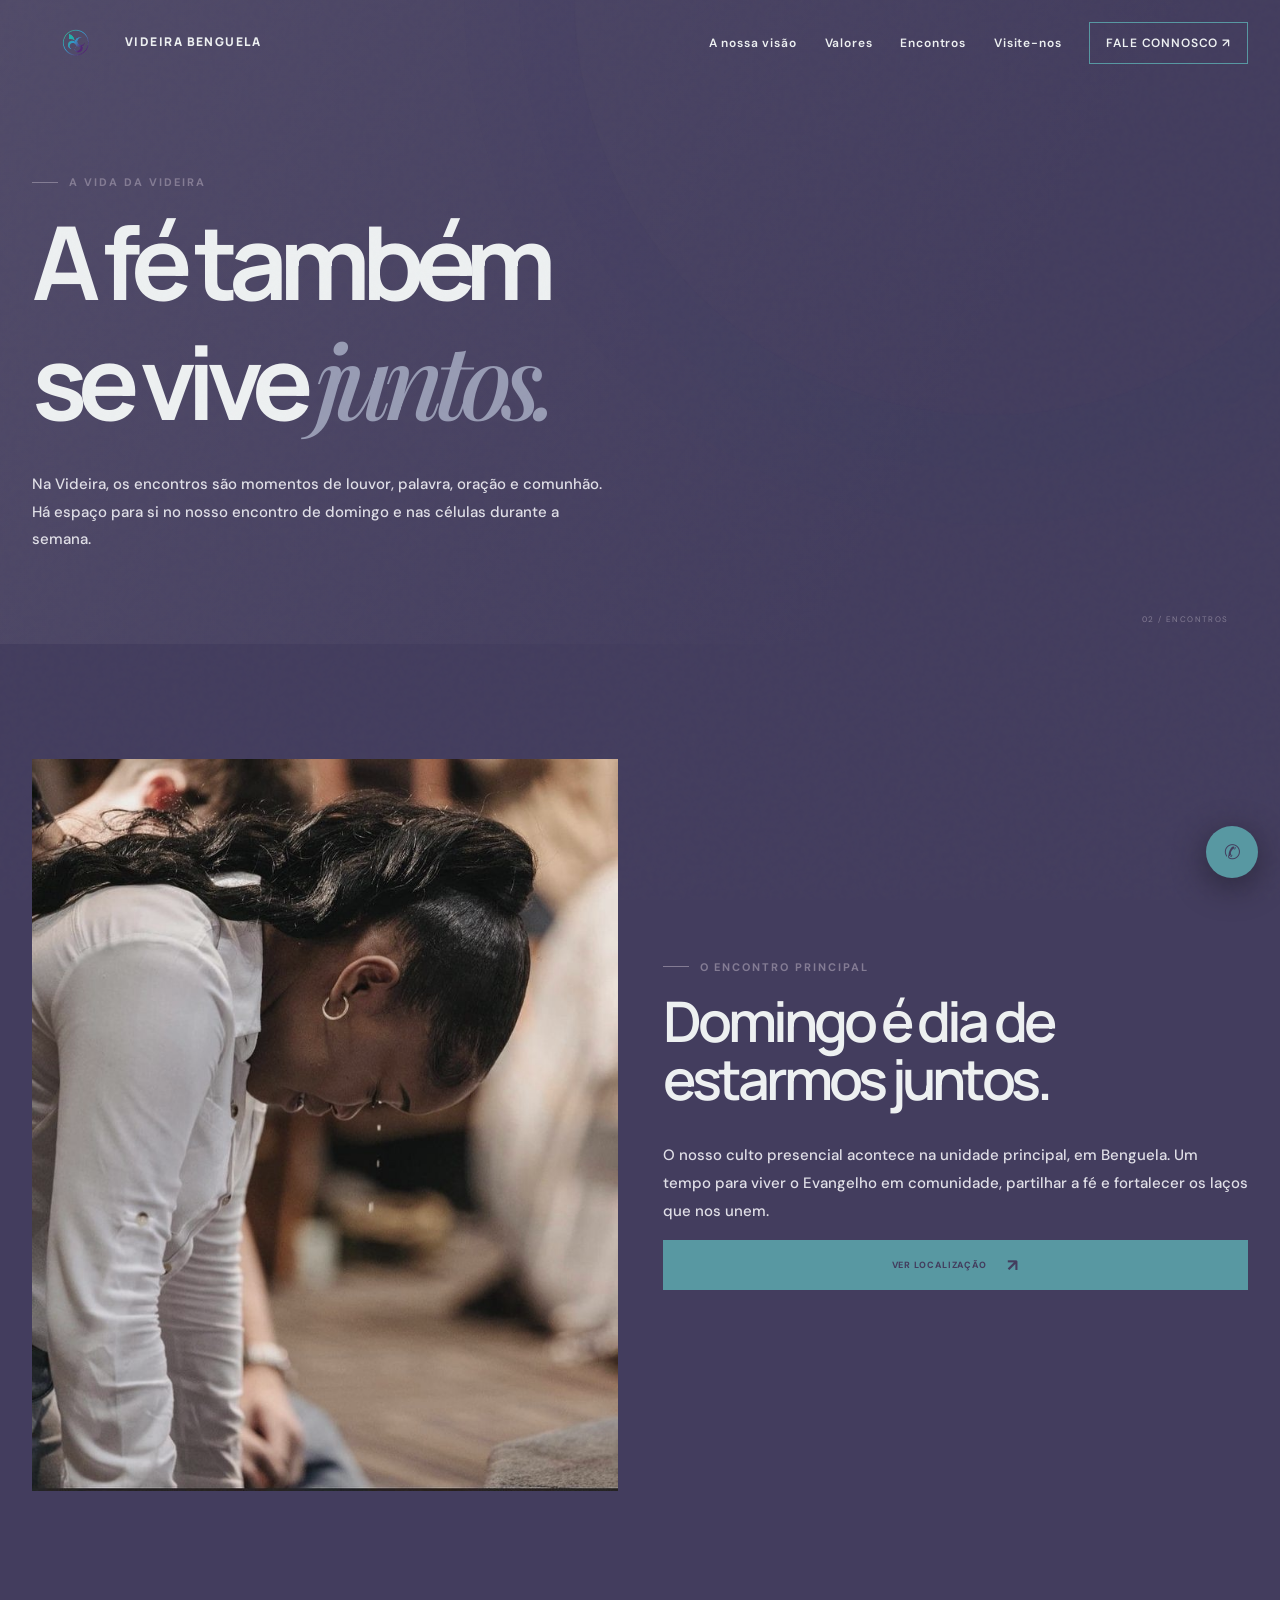
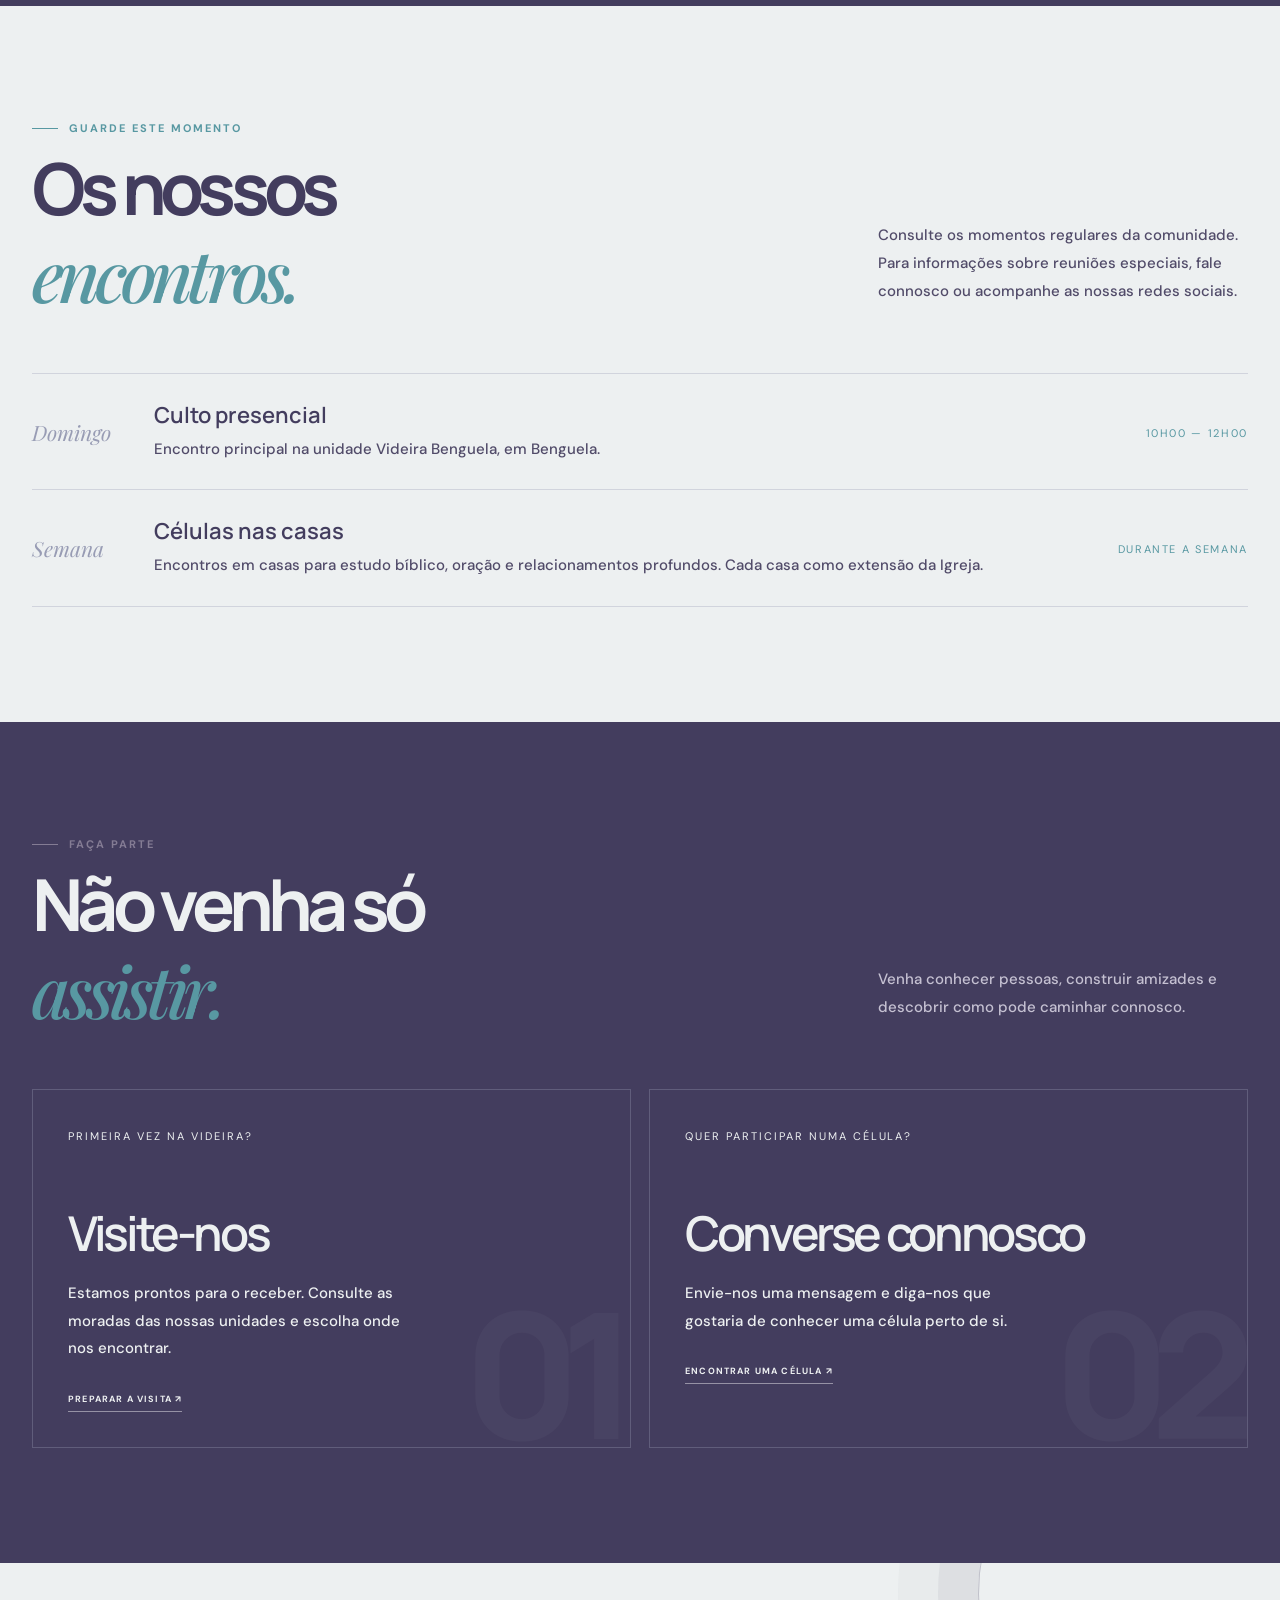
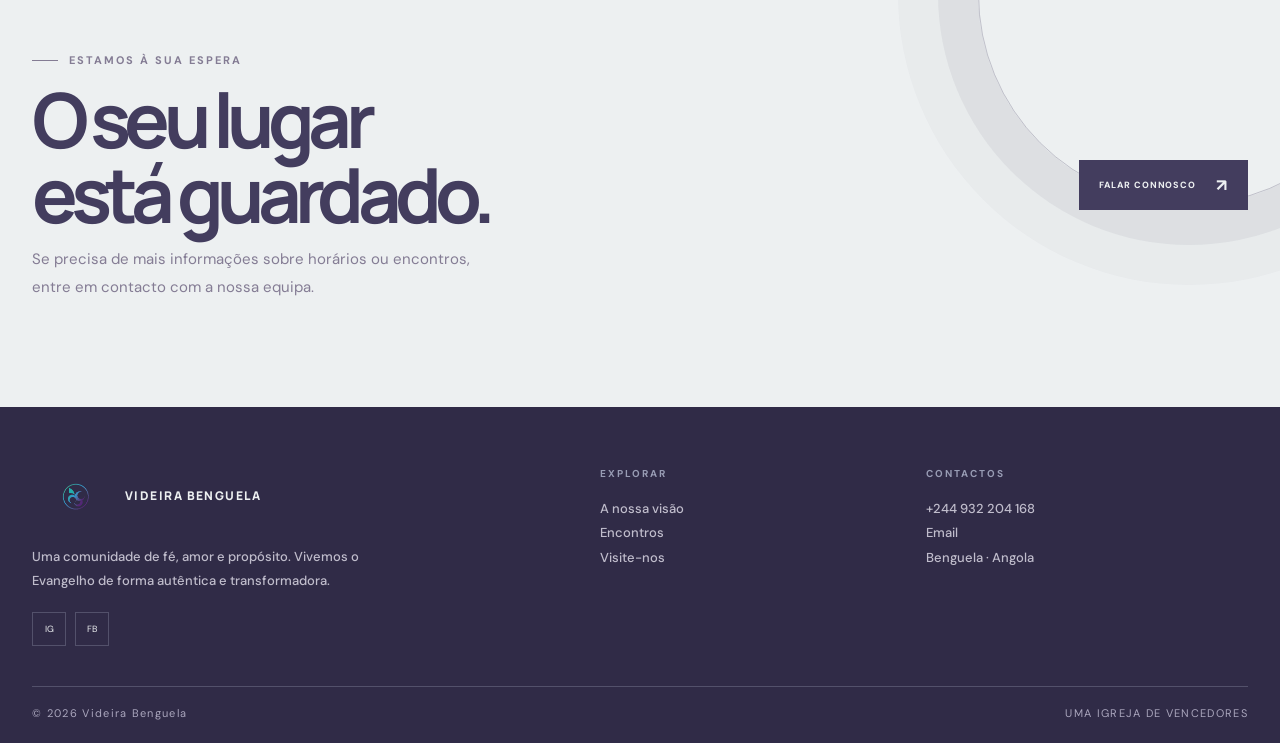
==== commit 37ee0296: "Simplifica a identificação para Videira Benguela" ====
--- a/agenda.html
+++ b/agenda.html
@@ -1,9 +1,9 @@
 <!doctype html>
-<html lang="pt-AO"><head><meta charset="utf-8"><meta name="viewport" content="width=device-width,initial-scale=1"><meta name="theme-color" content="#433d5e"><meta name="description" content="Conheça os encontros da AMC – Ministério Videira Benguela. Cultos e células durante a semana."><title>Encontros — AMC Ministério Videira Benguela</title><link rel="icon" type="image/svg+xml" href="img/favicon.svg"><link rel="alternate icon" type="image/png" href="img/logo-videira.png"><link rel="apple-touch-icon" href="img/logo-videira.png"><link rel="manifest" href="manifest.webmanifest"><link rel="stylesheet" href="css/style.css"></head>
-<body><div class="preloader"><div><img src="img/logo-videira.png" alt=""><div class="loader-line"></div></div></div><div class="noise"></div><div class="cursor-glow"></div><header class="site-header"><div class="shell nav-wrap"><a class="brand" href="index.html"><img src="img/logo-videira.png" alt="Videira"><span class="brand-word">MINISTÉRIO VIDEIRA<small>BENGUELA · ANGOLA</small></span></a><nav class="nav-links"><a href="index.html#visao">A nossa visão</a><a href="index.html#valores">Valores</a><a href="agenda.html" aria-current="page">Encontros</a><a href="visite.html">Visite-nos</a><a class="nav-visit" href="visite.html#contacto">FALE CONNOSCO ↗</a></nav><button class="menu-toggle" aria-label="Abrir menu" aria-expanded="false">☰</button></div></header>
+<html lang="pt-AO"><head><meta charset="utf-8"><meta name="viewport" content="width=device-width,initial-scale=1"><meta name="theme-color" content="#433d5e"><meta name="description" content="Conheça os encontros da Videira Benguela. Cultos e células durante a semana."><title>Encontros — Videira Benguela</title><link rel="icon" type="image/svg+xml" href="img/favicon.svg"><link rel="alternate icon" type="image/png" href="img/logo-videira.png"><link rel="apple-touch-icon" href="img/logo-videira.png"><link rel="manifest" href="manifest.webmanifest"><link rel="stylesheet" href="css/style.css"></head>
+<body><div class="preloader"><div><img src="img/logo-videira.png" alt=""><div class="loader-line"></div></div></div><div class="noise"></div><div class="cursor-glow"></div><header class="site-header"><div class="shell nav-wrap"><a class="brand" href="index.html"><img src="img/logo-videira.png" alt="Videira"><span class="brand-word">VIDEIRA BENGUELA</span></a><nav class="nav-links"><a href="index.html#visao">A nossa visão</a><a href="index.html#valores">Valores</a><a href="agenda.html" aria-current="page">Encontros</a><a href="visite.html">Visite-nos</a><a class="nav-visit" href="visite.html#contacto">FALE CONNOSCO ↗</a></nav><button class="menu-toggle" aria-label="Abrir menu" aria-expanded="false">☰</button></div></header>
 <main><section class="page-hero"><div class="shell"><div class="eyebrow reveal">A vida da Videira</div><h1 class="reveal">A fé também<br>se vive <em>juntos.</em></h1><p class="reveal">Na Videira, os encontros são momentos de louvor, palavra, oração e comunhão. Há espaço para si no nosso encontro de domingo e nas células durante a semana.</p><span class="page-number">02 / ENCONTROS</span></div></section>
 <section class="section"><div class="shell agenda-feature"><div class="agenda-image reveal"><img src="img/content (3).jpg" alt="Comunidade reunida num encontro"></div><div class="agenda-copy reveal delay-1"><div class="eyebrow">O encontro principal</div><h2>Domingo é dia de estarmos juntos.</h2><p>O nosso culto presencial acontece na unidade principal, em Benguela. Um tempo para viver o Evangelho em comunidade, partilhar a fé e fortalecer os laços que nos unem.</p><a class="button" href="visite.html">VER LOCALIZAÇÃO <span>↗</span></a></div></div></section>
-<section class="section light"><div class="shell"><div class="section-head reveal"><div><div class="eyebrow">Guarde este momento</div><h2 class="section-title">Os nossos<br><em>encontros.</em></h2></div><p class="section-intro">Consulte os momentos regulares da comunidade. Para informações sobre reuniões especiais, fale connosco ou acompanhe as nossas redes sociais.</p></div><div class="agenda-list"><article class="agenda-item reveal"><div class="agenda-day">Domingo</div><div><h3>Culto presencial</h3><p>Encontro principal na unidade AMC – Ministério Videira, em Benguela.</p></div><div class="agenda-action"><small>10h00 — 12h00</small></div></article><article class="agenda-item reveal"><div class="agenda-day">Semana</div><div><h3>Células nas casas</h3><p>Encontros em casas para estudo bíblico, oração e relacionamentos profundos. Cada casa como extensão da Igreja.</p></div><div class="agenda-action"><small>Durante a semana</small></div></article></div></div></section>
+<section class="section light"><div class="shell"><div class="section-head reveal"><div><div class="eyebrow">Guarde este momento</div><h2 class="section-title">Os nossos<br><em>encontros.</em></h2></div><p class="section-intro">Consulte os momentos regulares da comunidade. Para informações sobre reuniões especiais, fale connosco ou acompanhe as nossas redes sociais.</p></div><div class="agenda-list"><article class="agenda-item reveal"><div class="agenda-day">Domingo</div><div><h3>Culto presencial</h3><p>Encontro principal na unidade Videira Benguela, em Benguela.</p></div><div class="agenda-action"><small>10h00 — 12h00</small></div></article><article class="agenda-item reveal"><div class="agenda-day">Semana</div><div><h3>Células nas casas</h3><p>Encontros em casas para estudo bíblico, oração e relacionamentos profundos. Cada casa como extensão da Igreja.</p></div><div class="agenda-action"><small>Durante a semana</small></div></article></div></div></section>
 <section class="section"><div class="shell"><div class="section-head reveal"><div><div class="eyebrow">Faça parte</div><h2 class="section-title">Não venha só<br><em>assistir.</em></h2></div><p class="section-intro">Venha conhecer pessoas, construir amizades e descobrir como pode caminhar connosco.</p></div><div class="schedule-grid"><article class="schedule-card reveal" data-number="01"><small>Primeira vez na Videira?</small><h3>Visite-nos</h3><p>Estamos prontos para o receber. Consulte as moradas das nossas unidades e escolha onde nos encontrar.</p><a href="visite.html">PREPARAR A VISITA ↗</a></article><article class="schedule-card reveal delay-1" data-number="02"><small>Quer participar numa célula?</small><h3>Converse connosco</h3><p>Envie-nos uma mensagem e diga-nos que gostaria de conhecer uma célula perto de si.</p><a href="https://wa.me/244932204168?text=Ol%C3%A1%21%20Gostaria%20de%20encontrar%20uma%20c%C3%A9lula%20da%20Videira." target="_blank" rel="noopener">ENCONTRAR UMA CÉLULA ↗</a></article></div></div></section>
 <section class="cta-panel"><div class="shell cta-inner reveal"><div><div class="eyebrow">Estamos à sua espera</div><h2>O seu lugar<br>está guardado.</h2><p>Se precisa de mais informações sobre horários ou encontros, entre em contacto com a nossa equipa.</p></div><a class="button" href="https://wa.me/244932204168?text=Ol%C3%A1%21%20Gostaria%20de%20saber%20mais%20sobre%20os%20encontros%20da%20Videira." target="_blank" rel="noopener">FALAR CONNOSCO <span>↗</span></a></div></section></main>
-<footer class="site-footer"><div class="shell"><div class="footer-top"><div class="footer-about"><a class="brand" href="index.html"><img src="img/logo-videira.png" alt="Videira"><span class="brand-word">MINISTÉRIO VIDEIRA<small>BENGUELA · ANGOLA</small></span></a><p>Uma comunidade de fé, amor e propósito. Vivemos o Evangelho de forma autêntica e transformadora.</p><div class="social-row"><a href="https://www.instagram.com/videirabenguela/" target="_blank" rel="noopener">IG</a><a href="https://www.facebook.com/videirabenguelaoficial/" target="_blank" rel="noopener">FB</a></div></div><div class="footer-col"><h4>Explorar</h4><a href="index.html#visao">A nossa visão</a><a href="agenda.html">Encontros</a><a href="visite.html">Visite-nos</a></div><div class="footer-col"><h4>Contactos</h4><a href="tel:+244932204168">+244 932 204 168</a><a href="mailto:prsergiosilvavideira@gmail.com">Email</a><p>Benguela · Angola</p></div></div><div class="footer-bottom"><span>© <span data-year></span> AMC · Ministério Videira Benguela</span><span>UMA IGREJA DE VENCEDORES</span></div></div></footer><a class="whatsapp-float" href="https://wa.me/244932204168" target="_blank" rel="noopener" aria-label="WhatsApp">✆</a><script src="js/script.js"></script></body></html>+<footer class="site-footer"><div class="shell"><div class="footer-top"><div class="footer-about"><a class="brand" href="index.html"><img src="img/logo-videira.png" alt="Videira"><span class="brand-word">VIDEIRA BENGUELA</span></a><p>Uma comunidade de fé, amor e propósito. Vivemos o Evangelho de forma autêntica e transformadora.</p><div class="social-row"><a href="https://www.instagram.com/videirabenguela/" target="_blank" rel="noopener">IG</a><a href="https://www.facebook.com/videirabenguelaoficial/" target="_blank" rel="noopener">FB</a></div></div><div class="footer-col"><h4>Explorar</h4><a href="index.html#visao">A nossa visão</a><a href="agenda.html">Encontros</a><a href="visite.html">Visite-nos</a></div><div class="footer-col"><h4>Contactos</h4><a href="tel:+244932204168">+244 932 204 168</a><a href="mailto:prsergiosilvavideira@gmail.com">Email</a><p>Benguela · Angola</p></div></div><div class="footer-bottom"><span>© <span data-year></span> Videira Benguela</span><span>UMA IGREJA DE VENCEDORES</span></div></div></footer><a class="whatsapp-float" href="https://wa.me/244932204168" target="_blank" rel="noopener" aria-label="WhatsApp">✆</a><script src="js/script.js"></script></body></html>
--- a/css/style.css
+++ b/css/style.css
@@ -3,7 +3,7 @@
 *{box-sizing:border-box}html{scroll-behavior:smooth;scroll-padding-top:90px}body{margin:0;background:var(--bg);color:var(--paper);font-family:var(--sans);overflow-x:hidden;-webkit-font-smoothing:antialiased}body.locked{overflow:hidden}a{color:inherit;text-decoration:none}button,input,textarea,select{font:inherit}img{display:block;max-width:100%}::selection{background:var(--purple);color:white}.shell{width:min(1280px,calc(100% - 64px));margin:auto}.eyebrow{display:flex;align-items:center;gap:11px;color:var(--lav);font-size:9px;font-weight:700;letter-spacing:.2em;text-transform:uppercase}.eyebrow:before{content:"";width:26px;height:1px;background:currentColor}
 .preloader{position:fixed;inset:0;z-index:1000;background:var(--bg);display:grid;place-items:center;transition:opacity .65s,visibility .65s}.preloader.done{opacity:0;visibility:hidden}.preloader img{width:144px;height:80px;object-fit:contain;margin:auto auto 20px;animation:breathe 1.2s infinite alternate}.loader-line{width:140px;height:1px;background:#ffffff22;margin:auto;overflow:hidden}.loader-line:after{content:"";display:block;width:40%;height:100%;background:var(--lav);animation:load 1s infinite}@keyframes breathe{to{transform:scale(1.08);filter:drop-shadow(0 0 15px #433d5e66)}}@keyframes load{from{transform:translateX(-100%)}to{transform:translateX(350%)}}
 .noise{position:fixed;inset:0;z-index:2;pointer-events:none;opacity:.035;background-image:url("data:image/svg+xml,%3Csvg viewBox='0 0 180 180' xmlns='http://www.w3.org/2000/svg'%3E%3Cfilter id='n'%3E%3CfeTurbulence type='fractalNoise' baseFrequency='.8' numOctaves='3' stitchTiles='stitch'/%3E%3C/filter%3E%3Crect width='100%25' height='100%25' filter='url(%23n)' opacity='.5'/%3E%3C/svg%3E")}.cursor-glow{position:fixed;width:340px;height:340px;border-radius:50%;background:radial-gradient(circle,#433d5e12,transparent 68%);pointer-events:none;z-index:0;transform:translate(-50%,-50%)}
-.site-header{position:fixed;z-index:50;inset:0 0 auto;height:86px;border-bottom:1px solid transparent;transition:.4s}.site-header.scrolled{height:70px;background:#433d5ee8;backdrop-filter:blur(18px);border-color:var(--line)}.nav-wrap{height:100%;display:flex;align-items:center;justify-content:space-between}.brand{display:flex;align-items:center;gap:15px}.brand img{width:76px;height:52px;object-fit:contain;flex:0 0 auto}.brand-word{font:800 11px/1.2 var(--display);letter-spacing:.12em}.brand-word small{display:block;margin-top:5px;color:#989cb4;font:500 8px var(--sans);letter-spacing:.2em}.nav-links{display:flex;align-items:center;gap:28px}.nav-links a{font-size:10px;font-weight:600;letter-spacing:.07em;color:#d4d0db;position:relative;padding:10px 0}.nav-links a:not(.nav-visit):after{content:"";position:absolute;bottom:2px;left:0;width:0;height:1px;background:var(--lav);transition:.3s}.nav-links a:hover:after{width:100%}.nav-links a:hover{color:white}.nav-links .nav-visit{border:1px solid #ffffff55;padding:12px 16px}.nav-links .nav-visit:hover{background:var(--paper);color:var(--ink)}.menu-toggle{display:none;width:42px;height:42px;background:none;border:1px solid var(--line);color:white;font-size:20px}
+.site-header{position:fixed;z-index:50;inset:0 0 auto;height:86px;border-bottom:1px solid transparent;transition:.4s}.site-header.scrolled{height:70px;background:#433d5ee8;backdrop-filter:blur(18px);border-color:var(--line)}.nav-wrap{height:100%;display:flex;align-items:center;justify-content:space-between}.brand{display:flex;align-items:center;gap:5px}.brand img{width:76px;height:52px;object-fit:contain;flex:0 0 auto}.brand-word{font:800 11px/1.2 var(--display);letter-spacing:.12em}.brand-word small{display:block;margin-top:5px;color:#989cb4;font:500 8px var(--sans);letter-spacing:.2em}.nav-links{display:flex;align-items:center;gap:28px}.nav-links a{font-size:10px;font-weight:600;letter-spacing:.07em;color:#d4d0db;position:relative;padding:10px 0}.nav-links a:not(.nav-visit):after{content:"";position:absolute;bottom:2px;left:0;width:0;height:1px;background:var(--lav);transition:.3s}.nav-links a:hover:after{width:100%}.nav-links a:hover{color:white}.nav-links .nav-visit{border:1px solid #ffffff55;padding:12px 16px}.nav-links .nav-visit:hover{background:var(--paper);color:var(--ink)}.menu-toggle{display:none;width:42px;height:42px;background:none;border:1px solid var(--line);color:white;font-size:20px}
 .hero{position:relative;min-height:760px;padding:150px 0 85px;display:flex;align-items:center;overflow:hidden}.hero:before{content:"";position:absolute;width:70vw;height:70vw;right:-25vw;top:-10%;border-radius:50%;background:radial-gradient(circle,#847c9420,transparent 68%)}.hero-grid{position:relative;z-index:3;display:grid;grid-template-columns:1fr .95fr;gap:45px;align-items:center}.hero-kicker{display:flex;align-items:center;gap:12px;color:var(--green);font-size:9px;font-weight:700;letter-spacing:.2em;text-transform:uppercase;opacity:0;animation:rise .7s .2s forwards}.hero-kicker:before{content:"";width:28px;height:1px;background:var(--green)}.hero h1{font:800 clamp(58px,7.8vw,108px)/.94 var(--display);letter-spacing:-.09em;margin:26px 0}.hero h1 .line{display:block;overflow:hidden;padding-bottom:.07em}.hero h1 .line span{display:block;transform:translateY(115%);animation:titleup .9s cubic-bezier(.2,.8,.2,1) forwards}.hero h1 .line:nth-child(2) span{animation-delay:.12s}.hero h1 .line:nth-child(3) span{animation-delay:.24s}.hero h1 em{font:italic 500 1em var(--serif);color:var(--lav);letter-spacing:-.06em}.hero-description{max-width:480px;color:#b9b5c0;font-size:13px;line-height:1.95;opacity:0;animation:rise .8s .7s forwards}.hero-actions{display:flex;gap:17px;align-items:center;flex-wrap:wrap;margin-top:30px;opacity:0;animation:rise .8s .85s forwards}.button{display:inline-flex;align-items:center;justify-content:center;gap:20px;min-height:50px;padding:0 20px;background:var(--paper);color:var(--ink);font-size:9px;font-weight:800;letter-spacing:.1em;transition:.3s}.button span{font-size:17px;transition:.3s}.button:hover{transform:translateY(-4px);background:var(--lav)}.button:hover span{transform:translate(3px,-3px)}.button.outline{background:transparent;border:1px solid #ffffff55;color:white}.button.outline:hover{background:white;color:var(--ink)}.hero-note{display:flex;align-items:center;gap:12px;margin-top:42px;color:#989cb4;font-size:8px;letter-spacing:.16em;text-transform:uppercase;opacity:0;animation:rise .8s 1s forwards}.hero-note i{width:5px;height:5px;border-radius:50%;background:var(--green);box-shadow:0 0 12px var(--green)}.hero-art{height:555px;position:relative}.hero-photo{position:absolute;inset:0 5% 5% 7%;overflow:hidden;background:#514b69;animation:photo .9s .2s both}.hero-photo img{width:100%;height:100%;object-fit:cover;filter:saturate(.7) contrast(1.08);transform:scale(1.12);animation:zoom 2s .2s forwards}.hero-photo:after{content:"";position:absolute;inset:0;background:linear-gradient(140deg,#433d5e22,transparent 45%,#433d5e88)}.orbit{position:absolute;z-index:-1;right:-2%;top:-5%;width:200px;height:200px;border:1px solid #847c9455;border-radius:50%;animation:spin 24s linear infinite}.orbit:before{content:"";position:absolute;left:24px;top:25px;width:8px;height:8px;background:var(--green);border-radius:50%;box-shadow:0 0 18px var(--green)}.stamp{position:absolute;left:-4%;bottom:0;width:145px;height:145px;border-radius:50%;background:var(--purple);display:grid;place-content:center;text-align:center;font:italic 17px/1.2 var(--serif);transform:rotate(-12deg);box-shadow:0 20px 60px #0005}.stamp small{font:700 7px var(--sans);letter-spacing:.2em;text-transform:uppercase;margin-top:8px}.hero-index{position:absolute;right:0;bottom:0;color:#989cb4;font-size:8px;letter-spacing:.15em}.hero-index strong{font-size:20px;color:white;font-weight:500}@keyframes rise{to{opacity:1;transform:translateY(0)}from{opacity:0;transform:translateY(18px)}}@keyframes titleup{to{transform:translateY(0)}}@keyframes photo{from{clip-path:inset(0 0 100%)}to{clip-path:inset(0)}}@keyframes zoom{to{transform:scale(1)}}@keyframes spin{to{transform:rotate(360deg)}}
 .marquee{position:relative;z-index:3;background:var(--purple);color:white;padding:15px 0;overflow:hidden;transform:rotate(-1deg) scale(1.02)}.marquee-track{display:flex;width:max-content;animation:marquee 28s linear infinite}.marquee-item{display:flex;gap:24px;align-items:center;padding:0 24px;font:italic 17px var(--serif);white-space:nowrap}.marquee-item b{color:var(--green);font:normal 12px var(--sans)}@keyframes marquee{to{transform:translateX(-50%)}}
 .section{position:relative;z-index:3;padding:115px 0}.light{background:var(--paper);color:var(--ink)}.section-head{display:flex;justify-content:space-between;align-items:end;gap:35px;margin-bottom:52px}.eyebrow{display:flex;align-items:center;gap:11px;color:var(--lav);font-size:9px;font-weight:700;letter-spacing:.2em;text-transform:uppercase}.light .eyebrow{color:var(--purple)}.section-title{font:700 clamp(42px,5.6vw,74px)/1 var(--display);letter-spacing:-.08em;margin:18px 0 0}.section-title em{font:italic 500 1em var(--serif);color:var(--purple)}.section-intro{max-width:370px;color:#989cb4;font-size:12px;line-height:1.9}.light .section-intro{color:#847c94}.reveal{opacity:0;transform:translateY(32px);transition:opacity .85s,transform .85s}.reveal.in-view{opacity:1;transform:none}.delay-1{transition-delay:.12s}.delay-2{transition-delay:.24s}
@@ -76,3 +76,301 @@
 .cta-inner .button{background:#433d5e;color:#edf0f1}
 .cta-inner .button:hover{background:#5898a2;color:#433d5e}
 @media(prefers-reduced-motion:reduce){*,*::before,*::after{scroll-behavior:auto!important;animation-duration:.01ms!important;animation-iteration-count:1!important;transition-duration:.01ms!important}}
+
+/* Ajustes finos de legibilidade e presença da marca */
+.brand{gap:5px}
+.brand img{width:88px;height:60px}
+.brand-word{font-size:12px}
+.brand-word small{font-size:9px}
+.nav-links a{font-size:11px;color:#edf0f1}
+.hero-description{color:#e0dfe7;font-size:13.5px;font-weight:500}
+.hero-note{color:#c5c1d2;font-size:9px}
+.section-intro{color:#c5c1d2;font-size:13px;font-weight:500}
+.vision-copy p,.schedule-card p,.agenda-copy p,.agenda-item p,.page-hero p{color:#e0dfe7;font-weight:500}
+.schedule-card p,.agenda-copy p,.agenda-item p{font-size:12px}
+.footer-about p,.footer-col a,.footer-col p{color:#c0bdcc;font-size:11px;font-weight:500}
+.footer-bottom{color:#aaa6bd;font-size:9px}
+.form-hint{color:#c5c1d2;font-size:10px}
+.field label{font-size:9px;font-weight:600}
+.light .section-intro,.pillar p,.visit-intro p,.location-row p,.location-contact,.visit-step p{color:#706b80;font-weight:500}
+.pillar p,.location-row p,.location-contact,.visit-step p{font-size:12px}
+.visit-intro p{font-size:13px}
+@media(max-width:700px){
+  .brand img{width:76px;height:52px}
+  .brand-word{font-size:11px}
+  .brand-word small{font-size:8px}
+  .nav-links a{font-size:12px}
+  .hero-description,.section-intro,.visit-intro p{font-size:13px}
+}
+
+
+/* Mapa, células e formulários — ajustes de legibilidade em todo o site */
+.church-map{margin-top:34px;padding:24px;background:#514b69;border:1px solid #989cb455}
+.map-heading{display:flex;align-items:center;justify-content:space-between;gap:18px;margin-bottom:18px}
+.map-heading h3{margin:8px 0 0;color:#edf0f1;font:600 clamp(23px,3vw,32px) var(--display)}
+.map-heading a{color:#edf0f1;font-size:13px;font-weight:600;text-decoration:underline;text-underline-offset:4px}
+.church-map iframe{display:block;width:100%;height:390px;border:0}
+.map-caption{margin:14px 0 0;color:#e0dfe7;font-size:13px;line-height:1.7}
+.cells-section{background:#edf0f1}
+.cells-grid{display:grid;grid-template-columns:repeat(3,minmax(0,1fr));gap:14px}
+.cell-card{position:relative;min-height:160px;padding:22px;background:#fff;border:1px solid #989cb455}
+.cell-number{color:#5898a2;font:italic 16px var(--serif)}
+.cell-card h3{margin:12px 0 10px;color:#433d5e;font:600 19px var(--display)}
+.cell-neighborhood,.cell-phone{margin:5px 0;color:#706b80;font-size:13px;line-height:1.6;font-weight:500}
+.cell-phone{color:#625d70}
+.field label{font-size:12px;letter-spacing:.1em}
+.field input,.field textarea,.field select{font-size:15px;line-height:1.55;padding:15px 16px}
+.field input::placeholder,.field textarea::placeholder{color:#c5c1d2;opacity:1}
+.field select option{background:#433d5e;color:#edf0f1}
+.form-hint{font-size:12px;line-height:1.7}
+@media(max-width:800px){.cells-grid{grid-template-columns:repeat(2,minmax(0,1fr))}.church-map iframe{height:330px}}
+@media(max-width:560px){.cells-grid{grid-template-columns:1fr}.church-map{padding:16px}.map-heading{align-items:flex-start;flex-direction:column}.church-map iframe{height:290px}.cell-card{min-height:0}}
+
+
+/* Contraste refinado: texto claro nos fundos roxos e escuro nos fundos claros */
+.schedule-card,.contact-form,.church-map{background:#433d5e}
+.schedule-card h3,.schedule-card p,.schedule-card small,.schedule-card a,
+.contact-form .form-hint,.map-caption,.map-heading h3,.map-heading a{color:#edf0f1}
+.contact-form .field label{color:#edf0f1}
+.light .section-intro,.light .pillar p,.light .visit-intro p,
+.light .location-row p,.light .location-contact,.light .visit-step p,
+.light .agenda-item p,.light .cell-neighborhood,.light .cell-phone{color:#514b69}
+.light .section-title,.light .section-head h2,.light .pillar h3,
+.light .location-row h3,.light .visit-step h3,.light .agenda-item h3{color:#433d5e}
+.cells-section .section-intro{color:#514b69}
+.cells-grid{grid-template-columns:repeat(3,minmax(0,1fr));gap:18px}
+.cell-card{overflow:hidden;display:flex;flex-direction:column;min-height:235px;padding:0;background:#fff;border:1px solid #d5d6df;border-radius:5px;box-shadow:0 12px 30px #302b4710;transition:transform .28s ease,box-shadow .28s ease,border-color .28s ease}
+.cell-card:hover{transform:translateY(-5px);border-color:#5898a2;box-shadow:0 18px 38px #302b4720}
+.cell-card:before{content:"";display:block;height:5px;background:linear-gradient(90deg,#433d5e 0%,#5898a2 65%,#989cb4 100%)}
+.cell-card-top{display:flex;align-items:center;justify-content:space-between;padding:17px 20px 0}
+.cell-number{color:#433d5e;font:italic 22px var(--serif);letter-spacing:-.04em}
+.cell-tag{padding:6px 9px;border:1px solid #d8d9e1;border-radius:2px;color:#514b69;font-size:9px;font-weight:700;letter-spacing:.12em}
+.cell-card h3{margin:14px 20px 18px;color:#302b47;font:600 21px/1.2 var(--display)}
+.cell-detail{display:flex;align-items:center;gap:12px;margin:0 20px 15px}
+.cell-detail-icon{display:grid;place-items:center;width:34px;height:34px;flex:0 0 34px;border-radius:50%;background:#edf0f1;color:#433d5e;font-size:20px}
+.cell-detail small,.cell-contact small{display:block;margin-bottom:4px;color:#706b80;font-size:9px;font-weight:700;letter-spacing:.12em}
+.cell-neighborhood{margin:0;color:#433d5e;font-size:13px;line-height:1.45;font-weight:600}
+.cell-contact{display:flex;align-items:center;gap:11px;margin-top:auto;padding:13px 20px;background:#433d5e}
+.cell-whatsapp-mark{display:grid;place-items:center;width:30px;height:30px;flex:0 0 30px;border:1px solid #989cb4;border-radius:50%;color:#edf0f1;font-size:10px;font-weight:700}
+.cell-contact small{margin-bottom:3px;color:#c5c1d2}
+.cell-phone{margin:0;color:#edf0f1;font-size:13px;line-height:1.4;font-weight:600}
+.cell-arrow{margin-left:auto;color:#5898a2;font-size:18px}
+@media(max-width:800px){.cells-grid{grid-template-columns:repeat(2,minmax(0,1fr))}}
+@media(max-width:560px){.cells-grid{grid-template-columns:1fr;gap:14px}.cell-card{min-height:0}.cell-card h3{font-size:20px}}
+
+
+/* AMC · Legibilidade global e nova identidade das células */
+body{font-size:15px}
+p{font-size:15px;line-height:1.85}
+.eyebrow{font-size:11px;letter-spacing:.18em}
+.nav-links a{font-size:12px}
+.hero-description,.page-hero p,.section-intro,.vision-copy p,
+.pillar p,.schedule-card p,.agenda-copy p,.agenda-item p,
+.visit-intro p,.location-row p,.location-contact,
+.visit-step p,.contact-copy p,.cta-inner p{font-size:15px;line-height:1.85}
+.hero-note,.footer-bottom{font-size:11px}
+.footer-about p,.footer-col a,.footer-col p{font-size:13px;line-height:1.9}
+.footer-col h4{font-size:10px}
+.field label{font-size:12px}
+.field input,.field textarea,.field select{font-size:16px}
+.form-hint{font-size:13px;line-height:1.75}
+.schedule-card small,.agenda-item small{font-size:11px}
+.location-row h3,.agenda-item h3{font-size:22px}
+.cell-tag{font-size:10px}
+.cell-detail small,.cell-contact small{font-size:10px}
+.cell-neighborhood,.cell-phone{font-size:14px}
+@media(max-width:700px){
+ .hero-description,.page-hero p,.section-intro,.vision-copy p,.pillar p,
+ .schedule-card p,.agenda-copy p,.agenda-item p,.visit-intro p,
+ .location-row p,.location-contact,.visit-step p,.contact-copy p,.cta-inner p{font-size:14px}
+ .nav-links a{font-size:13px}
+ .footer-about p,.footer-col a,.footer-col p{font-size:13px}
+}
+
+/* Células: cartões editoriais assimétricos e animação de entrada */
+.cells-section{position:relative;overflow:hidden}
+.cells-section:before,.cells-section:after{content:"";position:absolute;pointer-events:none;border:1px solid #433d5e18;border-radius:50%}
+.cells-section:before{width:360px;height:360px;top:8%;right:-190px;box-shadow:0 0 0 35px #5898a20b,0 0 0 70px #433d5e08}
+.cells-section:after{width:240px;height:240px;bottom:3%;left:-150px;box-shadow:0 0 0 28px #5898a20b}
+.cells-section>.shell{position:relative;z-index:1}
+.cells-grid{grid-template-columns:repeat(3,minmax(0,1fr));gap:22px;align-items:stretch}
+.cells-grid .cell-card{isolation:isolate;position:relative;min-height:270px;overflow:hidden;border:1px solid #d4d5df;border-radius:3px;background:#fff;box-shadow:0 15px 36px #302b4712;transition:transform .45s cubic-bezier(.2,.8,.2,1),box-shadow .45s,border-color .3s}
+.cells-grid .cell-card:before{position:absolute;inset:0 0 auto;height:7px;z-index:2;background:linear-gradient(90deg,#433d5e,#5898a2,#989cb4)}
+.cells-grid .cell-card:after{content:attr(data-number);position:absolute;z-index:-1;right:-7px;top:35px;color:#433d5e08;font:italic 150px/.8 var(--serif);pointer-events:none}
+.cells-grid .cell-card:hover{transform:translateY(-9px) rotate(-.5deg);border-color:#5898a2;box-shadow:0 25px 55px #302b4726}
+.cells-grid .cell-card.reveal{opacity:0;transform:translateY(32px) scale(.96)}
+.cells-grid .cell-card.reveal.in-view{animation:cellCardArrival .75s cubic-bezier(.2,.75,.25,1) forwards;animation-delay:calc(var(--cell-order,0)*65ms)}
+@keyframes cellCardArrival{0%{opacity:0;transform:translateY(32px) scale(.96)}70%{opacity:1;transform:translateY(-4px) scale(1.01)}100%{opacity:1;transform:translateY(0) scale(1)}}
+.cells-grid .cell-card-top{position:relative;z-index:1;padding:23px 23px 0}
+.cells-grid .cell-number{display:grid;place-items:center;width:48px;height:48px;border-radius:50%;background:#433d5e;color:#edf0f1;font:italic 21px var(--serif);box-shadow:0 6px 18px #433d5e22}
+.cells-grid .cell-tag{max-width:calc(100% - 60px);padding:7px 10px;background:#edf0f1;border:0;color:#433d5e;font-size:9px;letter-spacing:.13em}
+.cells-grid .cell-card h3{position:relative;z-index:1;margin:22px 23px 20px;max-width:250px;color:#302b47;font:600 clamp(21px,2vw,25px)/1.13 var(--display);letter-spacing:-.045em}
+.cells-grid .cell-detail{position:relative;z-index:1;margin:0 23px 20px;gap:13px}
+.cells-grid .cell-detail-icon{width:39px;height:39px;flex-basis:39px;background:#e3eff0;color:#433d5e;font-size:21px}
+.cells-grid .cell-detail small,.cells-grid .cell-contact small{font-size:10px;letter-spacing:.14em}
+.cells-grid .cell-neighborhood{font-size:14px;line-height:1.5;color:#433d5e;font-weight:650}
+.cells-grid .cell-contact{position:relative;z-index:1;min-height:65px;padding:13px 22px;background:#433d5e}
+.cells-grid .cell-whatsapp-mark{width:34px;height:34px;flex-basis:34px;border-color:#5898a2;background:#5898a2;color:#433d5e}
+.cells-grid .cell-contact small{color:#d4d3df}
+.cells-grid .cell-phone{font-size:14px;color:#fff;letter-spacing:.02em}
+.cells-grid .cell-arrow{font-size:21px;transition:transform .3s}
+.cells-grid .cell-card:hover .cell-arrow{transform:translate(4px,-3px)}
+/* Treze variações de forma e cor, mantendo leitura e conteúdo */
+.cells-grid .cell-card:nth-child(3n+1){border-radius:3px 28px 3px 3px}
+.cells-grid .cell-card:nth-child(3n+1):before{height:9px;background:linear-gradient(90deg,#433d5e 0 38%,#5898a2 38% 100%)}
+.cells-grid .cell-card:nth-child(3n+2){border-radius:28px 3px 28px 3px;background:#f7f8f8}
+.cells-grid .cell-card:nth-child(3n+2):before{height:100%;width:7px;inset:0 auto 0 0;background:linear-gradient(180deg,#5898a2,#433d5e)}
+.cells-grid .cell-card:nth-child(3n+2) .cell-card-top,
+.cells-grid .cell-card:nth-child(3n+2) h3,
+.cells-grid .cell-card:nth-child(3n+2) .cell-detail{margin-left:27px}
+.cells-grid .cell-card:nth-child(3n+2) .cell-number{border-radius:12px 12px 12px 2px;background:#5898a2;color:#433d5e}
+.cells-grid .cell-card:nth-child(3n){border-radius:50px 3px 3px 3px;background:#e9edef}
+.cells-grid .cell-card:nth-child(3n) .cell-number{border-radius:4px 50% 50% 50%;background:#5898a2;color:#433d5e}
+.cells-grid .cell-card:nth-child(3n) .cell-contact{background:#302b47}
+.cells-grid .cell-card:nth-child(4){background:#433d5e}
+.cells-grid .cell-card:nth-child(4) h3,.cells-grid .cell-card:nth-child(4) .cell-neighborhood{color:#edf0f1}
+.cells-grid .cell-card:nth-child(4) .cell-tag{background:#5898a2;color:#302b47}
+.cells-grid .cell-card:nth-child(4) .cell-detail-icon{background:#5898a2}
+.cells-grid .cell-card:nth-child(4) .cell-contact{background:#302b47}
+.cells-grid .cell-card:nth-child(7){transform:translateY(10px)}
+.cells-grid .cell-card:nth-child(7):hover{transform:translateY(0) rotate(.5deg)}
+.cells-grid .cell-card:nth-child(10){border-radius:3px 3px 35px 3px}
+.cells-grid .cell-card:nth-child(13){background:linear-gradient(145deg,#fff 0%,#edf0f1 100%);border-color:#5898a2}
+.cells-grid .cell-card:nth-child(13) .cell-number{width:56px;height:56px;background:#5898a2;color:#302b47;font-size:24px}
+@media(max-width:800px){.cells-grid{grid-template-columns:repeat(2,minmax(0,1fr));gap:17px}.cells-grid .cell-card:nth-child(7){transform:none}}
+@media(max-width:560px){.cells-grid{grid-template-columns:1fr;gap:16px}.cells-grid .cell-card{min-height:245px}.cells-grid .cell-card h3{font-size:23px}.cells-grid .cell-card:nth-child(3n+2){border-radius:20px 3px 20px 3px}}
+@media(prefers-reduced-motion:reduce){.cells-grid .cell-card.reveal,.cells-grid .cell-card.reveal.in-view{opacity:1;transform:none;animation:none}.cells-grid .cell-card,.cells-grid .cell-card:hover{transition:none;transform:none}}
+
+.cells-grid .cell-card:nth-child(1){--cell-order:0}.cells-grid .cell-card:nth-child(2){--cell-order:1}.cells-grid .cell-card:nth-child(3){--cell-order:2}.cells-grid .cell-card:nth-child(4){--cell-order:3}.cells-grid .cell-card:nth-child(5){--cell-order:4}.cells-grid .cell-card:nth-child(6){--cell-order:5}.cells-grid .cell-card:nth-child(7){--cell-order:6}.cells-grid .cell-card:nth-child(8){--cell-order:7}.cells-grid .cell-card:nth-child(9){--cell-order:8}.cells-grid .cell-card:nth-child(10){--cell-order:9}.cells-grid .cell-card:nth-child(11){--cell-order:10}.cells-grid .cell-card:nth-child(12){--cell-order:11}.cells-grid .cell-card:nth-child(13){--cell-order:12}
+
+
+/* AMC · Efeito de cartas empilhadas durante a rolagem */
+.cells-section{overflow:visible!important;isolation:isolate;padding-bottom:clamp(110px,16vh,190px)}
+.cells-section:before,.cells-section:after{position:absolute;z-index:-1}
+.cells-stack{display:grid;grid-template-columns:minmax(0,760px);justify-content:center;row-gap:32px;padding:20px 12px 90px}
+.cells-stack .cell-card{
+  position:sticky;top:clamp(88px,12vh,118px);z-index:calc(10 + var(--card-index));
+  display:flex;flex-direction:column;isolation:isolate;overflow:hidden;
+  min-height:clamp(330px,43vh,390px);padding:0;
+  background:#433d5e;border:1px solid #989cb4;border-radius:18px;
+  box-shadow:0 22px 55px #211d3540;
+  color:#edf0f1;transform-origin:50% 0;
+  transition:box-shadow .35s ease,border-color .35s ease;
+  scroll-margin-top:120px;
+}
+.cells-stack .cell-card:before{content:"";display:block;position:absolute;inset:0 0 auto;height:8px;background:linear-gradient(90deg,#5898a2 0%,#989cb4 52%,#847c94 100%)}
+.cells-stack .cell-card:after{content:"";position:absolute;z-index:0;right:-38px;bottom:-95px;width:290px;height:290px;border:1px solid #edf0f128;border-radius:50%;box-shadow:0 0 0 28px #edf0f10a,0 0 0 58px #edf0f108;pointer-events:none}
+.cells-stack .cell-card-top{position:relative;z-index:1;display:flex;align-items:center;justify-content:space-between;padding:28px 34px 0}
+.cells-stack .cell-number{display:grid;place-items:center;width:54px;height:54px;border:1px solid #5898a2;border-radius:50%;background:#5898a2;color:#302b47;font:italic 23px var(--serif)}
+.cells-stack .cell-tag{padding:8px 12px;border:1px solid #989cb4;border-radius:30px;background:#514b69;color:#edf0f1;font-size:10px;font-weight:700;letter-spacing:.14em}
+.cells-stack .cell-card-content{position:relative;z-index:1;display:flex;flex:1;flex-direction:column;align-items:flex-start;padding:30px 42px 34px}
+.cells-stack .cell-kicker{color:#a9cdd0;font-size:10px;font-weight:700;letter-spacing:.2em}
+.cells-stack .cell-card h3{max-width:560px;margin:17px 0 27px;color:#fff;font:600 clamp(31px,5vw,48px)/1.05 var(--display);letter-spacing:-.045em}
+.cells-stack .cell-detail{display:flex;align-items:center;gap:15px;margin:0 0 30px}
+.cells-stack .cell-detail-icon{display:grid;place-items:center;width:48px;height:48px;flex:0 0 48px;border:1px solid #5898a2;border-radius:14px;background:#514b69;color:#a9d5d8;font-size:24px}
+.cells-stack .cell-detail small{display:block;margin-bottom:6px;color:#c5c1d2;font-size:10px;font-weight:700;letter-spacing:.18em}
+.cells-stack .cell-neighborhood{margin:0;color:#fff;font-size:17px;line-height:1.5;font-weight:600}
+.cells-stack .cell-leader-cta{display:inline-flex;align-items:center;justify-content:space-between;gap:28px;min-width:min(100%,310px);margin-top:auto;padding:16px 20px;border:1px solid #5898a2;border-radius:5px;background:#5898a2;color:#302b47;font-size:14px;font-weight:800;text-decoration:none;transition:background .25s ease,color .25s ease,transform .25s ease}
+.cells-stack .cell-leader-cta span{font-size:20px;line-height:1}
+.cells-stack .cell-leader-cta:hover{transform:translateY(-3px);background:#edf0f1;color:#433d5e}
+.cells-stack .cell-card-watermark{position:absolute;z-index:0;right:27px;bottom:7px;color:#edf0f10b;font:italic 180px/.9 var(--serif);pointer-events:none}
+@media(max-width:700px){
+ .cells-section{padding-bottom:100px}
+ .cells-stack{row-gap:22px;padding:12px 4px 60px}
+ .cells-stack .cell-card{top:84px;min-height:320px;border-radius:14px}
+ .cells-stack .cell-card-top{padding:24px 22px 0}
+ .cells-stack .cell-number{width:46px;height:46px;font-size:20px}
+ .cells-stack .cell-tag{font-size:8px;letter-spacing:.1em;padding:7px 9px}
+ .cells-stack .cell-card-content{padding:26px 24px 28px}
+ .cells-stack .cell-card h3{font-size:clamp(27px,8vw,37px);margin:14px 0 24px}
+ .cells-stack .cell-neighborhood{font-size:15px}
+ .cells-stack .cell-leader-cta{width:100%;min-width:0;font-size:13px}
+ .cells-stack .cell-card-watermark{font-size:130px;right:14px}
+}
+@media(prefers-reduced-motion:reduce){
+ .cells-stack .cell-card,.cells-stack .cell-leader-cta{transition:none}
+ .cells-stack .cell-leader-cta:hover{transform:none}
+}
+
+
+/* AMC · Cartas em movimento lateral, leitura vertical e som opcional */
+.cells-section{overflow:visible!important;isolation:isolate;padding-bottom:clamp(90px,12vh,150px)}
+.cells-stack{display:grid;grid-template-columns:minmax(0,760px);justify-content:center;row-gap:24px;padding:18px 12px 70px}
+.cells-stack .cell-card{
+  position:relative;top:auto;z-index:1;
+  display:flex;flex-direction:column;isolation:isolate;overflow:hidden;
+  min-height:clamp(300px,38vh,360px);padding:0;
+  background:#433d5e;border:1px solid #989cb4;border-radius:18px;
+  box-shadow:0 18px 42px #211d3526;color:#edf0f1;
+  opacity:0;transform:translate3d(54px,0,0) rotate(.8deg);
+  transition:opacity .55s ease,transform .7s cubic-bezier(.2,.75,.25,1),box-shadow .3s ease;
+  scroll-margin-top:120px;
+}
+.cells-stack .cell-card.is-visible{opacity:1;transform:translate3d(0,0,0) rotate(0)}
+.cells-stack .cell-card:hover{box-shadow:0 24px 52px #211d3540}
+.cells-stack .cell-card:before{content:"";display:block;position:absolute;inset:0 0 auto;height:8px;background:linear-gradient(90deg,#5898a2 0%,#989cb4 52%,#847c94 100%)}
+.cells-stack .cell-card:after{content:"";position:absolute;z-index:0;right:-38px;bottom:-95px;width:290px;height:290px;border:1px solid #edf0f128;border-radius:50%;box-shadow:0 0 0 28px #edf0f10a,0 0 0 58px #edf0f108;pointer-events:none}
+.cells-stack .cell-card-top{position:relative;z-index:1;display:flex;align-items:center;justify-content:space-between;padding:28px 34px 0}
+.cells-stack .cell-number{display:grid;place-items:center;width:54px;height:54px;border:1px solid #5898a2;border-radius:50%;background:#5898a2;color:#302b47;font:italic 23px var(--serif)}
+.cells-stack .cell-tag{padding:8px 12px;border:1px solid #989cb4;border-radius:30px;background:#514b69;color:#edf0f1;font-size:10px;font-weight:700;letter-spacing:.14em}
+.cells-stack .cell-card-content{position:relative;z-index:1;display:flex;flex:1;flex-direction:column;align-items:flex-start;padding:30px 42px 34px}
+.cells-stack .cell-kicker{color:#a9cdd0;font-size:10px;font-weight:700;letter-spacing:.2em}
+.cells-stack .cell-card h3{max-width:560px;margin:17px 0 27px;color:#fff;font:600 clamp(31px,5vw,48px)/1.05 var(--display);letter-spacing:-.045em}
+.cells-stack .cell-detail{display:flex;align-items:center;gap:15px;margin:0 0 30px}
+.cells-stack .cell-detail-icon{display:grid;place-items:center;width:48px;height:48px;flex:0 0 48px;border:1px solid #5898a2;border-radius:14px;background:#514b69;color:#a9d5d8;font-size:24px}
+.cells-stack .cell-detail small{display:block;margin-bottom:6px;color:#c5c1d2;font-size:10px;font-weight:700;letter-spacing:.18em}
+.cells-stack .cell-neighborhood{margin:0;color:#fff;font-size:17px;line-height:1.5;font-weight:600}
+.cells-stack .cell-leader-cta{display:inline-flex;align-items:center;justify-content:space-between;gap:28px;min-width:min(100%,310px);margin-top:auto;padding:16px 20px;border:1px solid #5898a2;border-radius:5px;background:#5898a2;color:#302b47;font-size:14px;font-weight:800;text-decoration:none;transition:background .25s ease,color .25s ease,transform .25s ease}
+.cells-stack .cell-leader-cta span{font-size:20px;line-height:1}
+.cells-stack .cell-leader-cta:hover{transform:translateY(-3px);background:#edf0f1;color:#433d5e}
+.cells-stack .cell-card-watermark{position:absolute;z-index:0;right:27px;bottom:7px;color:#edf0f10b;font:italic 180px/.9 var(--serif);pointer-events:none}
+.cell-sound-control{display:flex;align-items:center;gap:12px;justify-content:center;margin:0 auto 8px}
+.cell-sound-toggle{display:inline-flex;align-items:center;gap:9px;padding:10px 15px;border:1px solid #5898a2;border-radius:40px;background:transparent;color:#433d5e;font:600 12px var(--sans);cursor:pointer;transition:background .2s ease,color .2s ease}
+.cell-sound-toggle[aria-pressed="true"]{background:#433d5e;color:#edf0f1}
+.cell-sound-toggle span{font-size:17px}
+.cell-sound-hint{color:#847c94;font-size:11px}
+@media(max-width:700px){
+ .cells-section{padding-bottom:90px}
+ .cells-stack{row-gap:18px;padding:12px 4px 54px}
+ .cells-stack .cell-card{min-height:300px;border-radius:14px;transform:translate3d(32px,0,0) rotate(.6deg)}
+ .cells-stack .cell-card.is-visible{transform:translate3d(0,0,0) rotate(0)}
+ .cells-stack .cell-card-top{padding:24px 22px 0}
+ .cells-stack .cell-number{width:46px;height:46px;font-size:20px}
+ .cells-stack .cell-tag{font-size:8px;letter-spacing:.1em;padding:7px 9px}
+ .cells-stack .cell-card-content{padding:26px 24px 28px}
+ .cells-stack .cell-card h3{font-size:clamp(27px,8vw,37px);margin:14px 0 24px}
+ .cells-stack .cell-neighborhood{font-size:15px}
+ .cells-stack .cell-leader-cta{width:100%;min-width:0;font-size:13px}
+ .cells-stack .cell-card-watermark{font-size:130px;right:14px}
+ .cell-sound-control{flex-wrap:wrap;gap:6px;margin-bottom:8px}
+}
+@media(prefers-reduced-motion:reduce){
+ .cells-stack .cell-card{opacity:1;transform:none;transition:none}
+ .cells-stack .cell-leader-cta{transition:none}
+ .cells-stack .cell-leader-cta:hover{transform:none}
+}
+
+
+/* Sticky Card Stack · Side Offset: cartas quase encostadas, com avanço lateral */
+.cells-section{overflow:visible!important;isolation:isolate;padding-bottom:clamp(150px,22vh,230px)}
+.cells-stack{display:grid;grid-template-columns:minmax(0,760px);justify-content:center;row-gap:clamp(82px,10vh,100px);padding:18px 12px 90px}
+.cells-stack .cell-card{
+  position:sticky;
+  top:calc(clamp(92px,12vh,118px) + var(--stack-offset,0px));
+  z-index:calc(10 + var(--card-index));
+  opacity:0;
+  transform:translate3d(58px,42px,0) rotate(.7deg);
+  transition:opacity .45s ease,transform .68s cubic-bezier(.2,.75,.25,1),box-shadow .3s ease;
+  will-change:transform,opacity;
+}
+.cells-stack .cell-card.is-visible{opacity:1;transform:translate3d(0,0,0) rotate(0)}
+.cells-stack .cell-card:hover{box-shadow:0 24px 52px #211d3540}
+@media(max-width:700px){
+ .cells-section{padding-bottom:150px}
+ .cells-stack{row-gap:76px;padding:12px 4px 70px}
+ .cells-stack .cell-card{top:calc(82px + var(--stack-offset,0px));transform:translate3d(34px,34px,0) rotate(.5deg)}
+ .cells-stack .cell-card.is-visible{transform:translate3d(0,0,0) rotate(0)}
+}
+@media(prefers-reduced-motion:reduce){
+ .cells-stack .cell-card{opacity:1;transform:none;transition:none;will-change:auto}
+}
